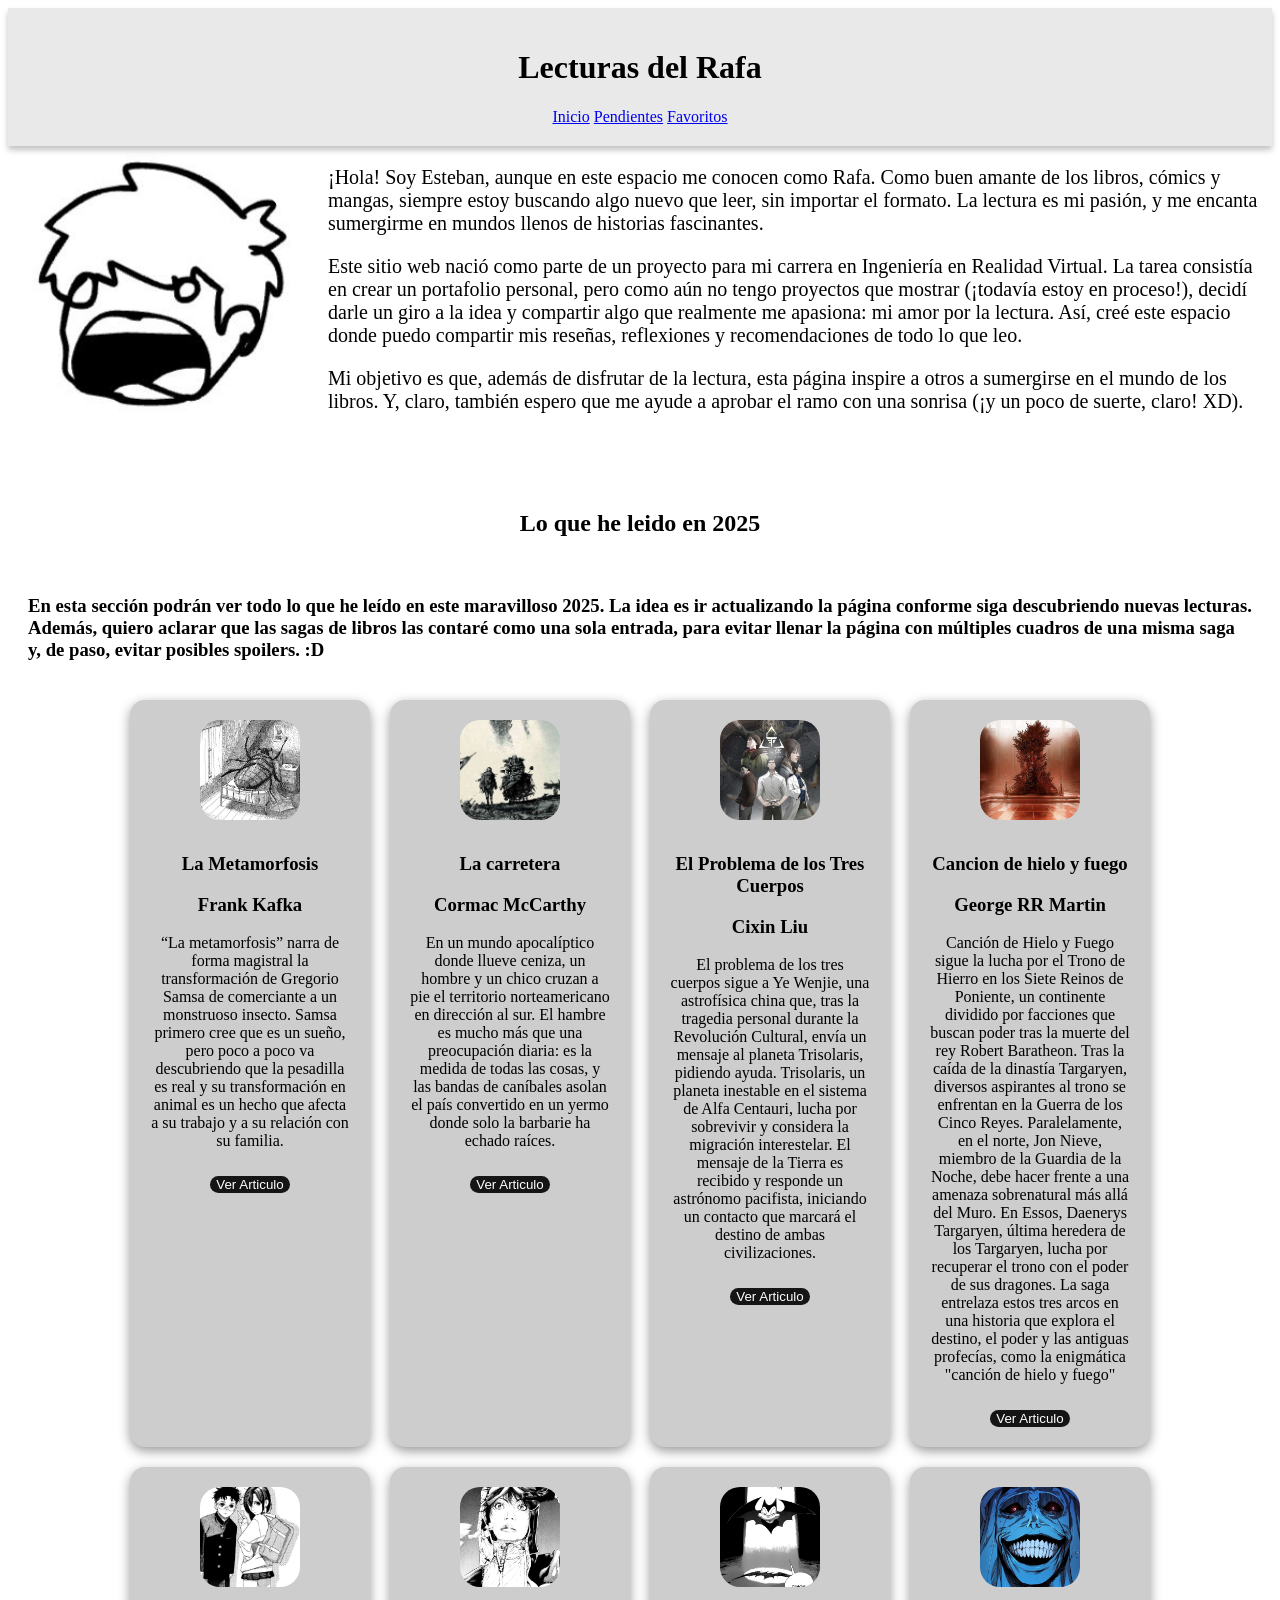
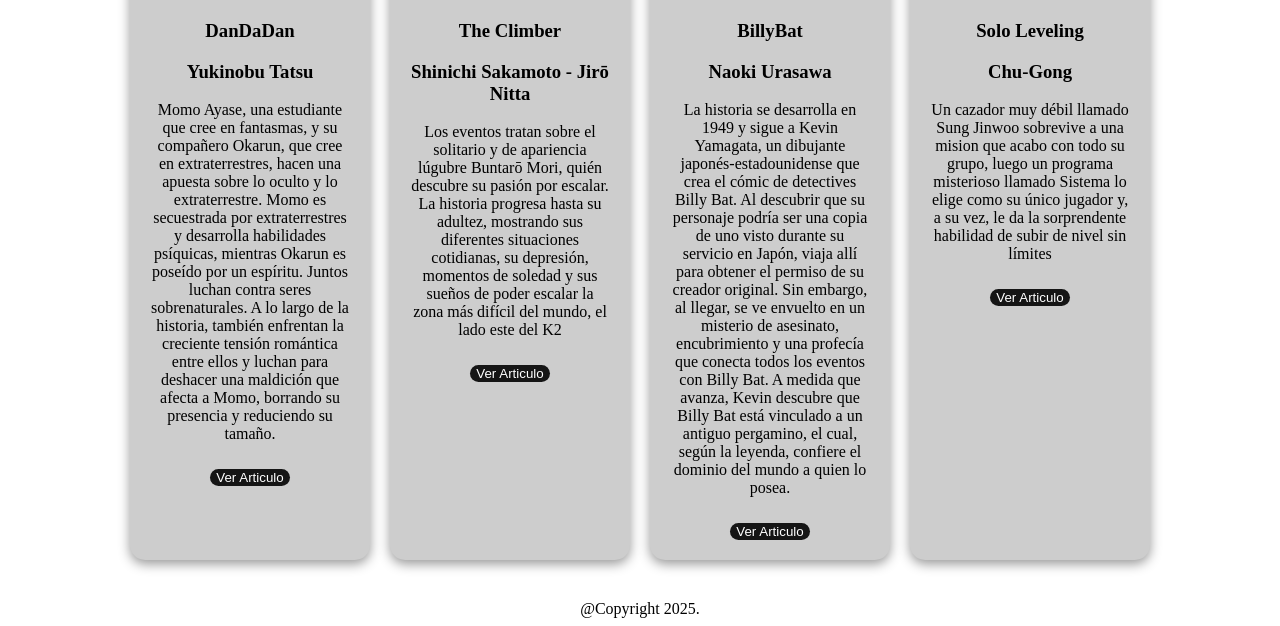
==== index.html @ 298afc9d "Initial commit" ====
<!DOCTYPE html>
<html lang="en">

<head>
    <meta charset="UTF-8">
    <meta name="viewport" content="width=device-width, initial-scale=1.0">
    <title>Document</title>
    <link rel="stylesheet" href="style.css">
</head>

<body>
    <header>
        <h1>Lecturas del Rafa</h1>
        <nav>
            <a href="index.html">Inicio</a>
            <a href="pendientes.html">Pendientes</a>
            <a href="Favoritos.html">Favoritos</a>
            <nav>
    </header>
    <div class="contenedor">
        <div class="izquierda">
            <img src="imgperfil.jpg" alt="Imagen circular" class="imagen-circular">
        </div>
        <div class="derecha">
            <div class="parrafos">
                <p>¡Hola! Soy Esteban, aunque en este espacio me conocen como Rafa. Como buen amante de los libros, cómics y mangas, siempre estoy buscando algo nuevo que leer, sin importar el formato. La lectura es mi pasión, y me encanta sumergirme en mundos llenos de historias fascinantes.</p>
                <p>Este sitio web nació como parte de un proyecto para mi carrera en Ingeniería en Realidad Virtual. La tarea consistía en crear un portafolio personal, pero como aún no tengo proyectos que mostrar (¡todavía estoy en proceso!), decidí darle un giro a la idea y compartir algo que realmente me apasiona: mi amor por la lectura. Así, creé este espacio donde puedo compartir mis reseñas, reflexiones y recomendaciones de todo lo que leo.</p>
                <p>Mi objetivo es que, además de disfrutar de la lectura, esta página inspire a otros a sumergirse en el mundo de los libros. Y, claro, también espero que me ayude a aprobar el ramo con una sonrisa (¡y un poco de suerte, claro! XD).</p>
            </div>
        </div>
    </div>



    <main>
        <section class="container">
            <h2>Lo que he leido en 2025</h2>
            <h3>En esta sección podrán ver todo lo que he leído en este maravilloso 2025. La idea es ir actualizando la página conforme siga descubriendo nuevas lecturas. Además, quiero aclarar que las sagas de libros las contaré como una sola entrada, para evitar llenar la página con múltiples cuadros de una misma saga y, de paso, evitar posibles spoilers. :D</h3>

            <div class="perfil">
                <img src="LaMeta.jpg" alt="Perfil 1">
                <h3> La Metamorfosis</h3>
                <h3>Frank Kafka</h3>
                <p>“La metamorfosis” narra de forma magistral la transformación de Gregorio Samsa de comerciante a un
                    monstruoso insecto. Samsa primero cree que es un sueño, pero poco a poco va descubriendo que la
                    pesadilla es real y su transformación en animal es un hecho que afecta a su trabajo y a su relación
                    con su familia.</p>
                <button onclick="irABalatro()"> Ver Articulo</button>
            </div>
            <div class="perfil">
                <img src="LaCarretera.jpg" alt="Perfil 1">
                <h3> La carretera</h3>
                <h3>Cormac McCarthy</h3>
                <p>En un mundo apocalíptico donde llueve ceniza, un hombre y un chico cruzan a pie el territorio
                    norteamericano en dirección al sur. El hambre es mucho más que una preocupación diaria: es la medida
                    de todas las cosas, y las bandas de caníbales asolan el país convertido en un yermo donde solo la
                    barbarie ha echado raíces.
                </p>
                <button onclick="irABalatro()"> Ver Articulo</button>
            </div>
            <div class="perfil">
                <img src="TresCuerpos.jpg" alt="Perfil 1">
                <h3> El Problema de los Tres Cuerpos</h3>
                <h3>Cixin Liu</h3>
                <p>El problema de los tres cuerpos sigue a Ye Wenjie, una astrofísica china que, tras la tragedia
                    personal durante la Revolución Cultural, envía un mensaje al planeta Trisolaris, pidiendo ayuda.
                    Trisolaris, un planeta inestable en el sistema de Alfa Centauri, lucha por sobrevivir y considera la
                    migración interestelar. El mensaje de la Tierra es recibido y responde un astrónomo pacifista,
                    iniciando un contacto que marcará el destino de ambas civilizaciones.</p>
                <button onclick="irABalatro()"> Ver Articulo</button>
            </div>
            <div class="perfil">
                <img src="CDHYF.jpg" alt="Perfil 1">
                <h3> Cancion de hielo y fuego </h3>
                <h3>George RR Martin</h3>
                <p>Canción de Hielo y Fuego sigue la lucha por el Trono de Hierro en los Siete Reinos de Poniente, un
                    continente dividido por facciones que buscan poder tras la muerte del rey Robert Baratheon. Tras la
                    caída de la dinastía Targaryen, diversos aspirantes al trono se enfrentan en la Guerra de los Cinco
                    Reyes. Paralelamente, en el norte, Jon Nieve, miembro de la Guardia de la Noche, debe hacer frente a
                    una amenaza sobrenatural más allá del Muro. En Essos, Daenerys Targaryen, última heredera de los
                    Targaryen, lucha por recuperar el trono con el poder de sus dragones. La saga entrelaza estos tres
                    arcos en una historia que explora el destino, el poder y las antiguas profecías, como la enigmática
                    "canción de hielo y fuego"</p>
                <button onclick="irABalatro()"> Ver Articulo</button>
            </div>

            <div class="perfil">
                <img src="DanDaDan.jpg" Perfil 1">
                <h3> DanDaDan </h3>
                <h3>Yukinobu Tatsu</h3>
                <p>Momo Ayase, una estudiante que cree en fantasmas, y su compañero Okarun, que cree en extraterrestres,
                    hacen una apuesta sobre lo oculto y lo extraterrestre. Momo es secuestrada por extraterrestres y
                    desarrolla habilidades psíquicas, mientras Okarun es poseído por un espíritu. Juntos luchan contra
                    seres sobrenaturales. A lo largo de la historia, también enfrentan la creciente tensión romántica
                    entre ellos y luchan para deshacer una maldición que afecta a Momo, borrando su presencia y
                    reduciendo su tamaño.
                </p>
                <button onclick="irABalatro()"> Ver Articulo</button>
            </div>
            <div class="perfil">
                <img src="TheClimber.jpg" Perfil 1">
                <h3> The Climber </h3>
                <h3>Shinichi Sakamoto - Jirō Nitta</h3>
                <p>Los eventos tratan sobre el solitario y de apariencia lúgubre Buntarō Mori, quién descubre su pasión
                    por escalar.​ La historia progresa hasta su adultez, mostrando sus diferentes situaciones
                    cotidianas, su depresión, momentos de soledad y sus sueños de poder escalar la zona más difícil del
                    mundo, el lado este del K2</p>
                <button onclick="irABalatro()"> Ver Articulo</button>
            </div>
            <div class="perfil">
                <img src="BillyBat.jpg" Perfil 1">
                <h3> BillyBat </h3>
                <h3>Naoki Urasawa</h3>
                <p>La historia se desarrolla en 1949 y sigue a Kevin Yamagata, un dibujante japonés-estadounidense que
                    crea el cómic de detectives Billy Bat. Al descubrir que su personaje podría ser una copia de uno
                    visto durante su servicio en Japón, viaja allí para obtener el permiso de su creador original. Sin
                    embargo, al llegar, se ve envuelto en un misterio de asesinato, encubrimiento y una profecía que
                    conecta todos los eventos con Billy Bat. A medida que avanza, Kevin descubre que Billy Bat está
                    vinculado a un antiguo pergamino, el cual, según la leyenda, confiere el dominio del mundo a quien
                    lo posea. </p>
                <button onclick="irABalatro()"> Ver Articulo</button>
            </div>
            <div class="perfil">
                <img src="Leveling.jpg" Perfil 1">
                <h3>Solo Leveling </h3>
                <h3>Chu-Gong</h3>
                <p>Un cazador muy débil llamado Sung Jinwoo sobrevive a una mision que acabo con todo su grupo, luego un
                    programa misterioso llamado Sistema lo elige como su único jugador y, a su vez, le da la
                    sorprendente habilidad de subir de nivel sin límites </p>
                <button onclick="irABalatro()"> Ver Articulo</button>
            </div>
        </section>


<footer style="text-align: center;">
    @Copyright 2025.
</footer>
</body>

</html>
---- style.css ----
header {
    background: rgb(233, 233, 233);
    color:rgb(0, 0, 0);
    text-decoration: none;
    padding: 20px;
    text-align: center;
    position:sticky;
    top: 0;
    z-index: 100;
    box-shadow: 0 4px 6px rgb(194, 194, 194);
}
.container {
    display: flex;
    flex-wrap: wrap;
    justify-content: center;
    gap: 20px;
    padding: 40px 20px;
}
.perfil{
    background: rgb(205, 205, 205);
    border-radius: 15px;
    box-shadow: 0 4px 12px rgba(0, 0, 0, 0.407);
    padding: 20px;
    text-align: center;
    width: 200px;
    transition: transform .2s ease, boxshadow .2s ease;
}
.perfil img{
    width: 100px;
    height: 100px;
    border-radius: 20%;
    object-fit: cover;
    margin-bottom: 10px;
}
.perfil:hover {
    transform: translate(-10px);
    box-shadow: 0 6px 18px rgb(0, 0, 0);
}
.perfil button {
    margin-top: 10px;
    background: rgb(21, 21, 21);
    color: white;
    border: none;
    border-radius: 15px;
    padding: none;
    cursor: pointer;
    transition: background 0.3s ease;

}


.contenedor {
display: flex;
align-items: flex-start;
gap: 20px;
justify-content: center;
}
.imagen-circular {
width: 150px;
height: 150px;
border-radius: 50%;
object-fit: cover;
}
.derecha {
display: flex;
flex-direction: column;
gap: 10px;
}
.derecha p{
    font-size: 20px;
}
.parrafos p {
margin-bottom: 5px;
}
.botones {
display: flex;
gap: 10px;
}
.botones button {
padding: 8px 16px;
font-size: 16px;
}
.imagenes-inferiores {
display: flex;
gap: 10px;
}
.imagenes-inferiores img {
width: 100px;
height: auto;
}
.izquierda img{
    width: 300px;
    height: 300px;
}
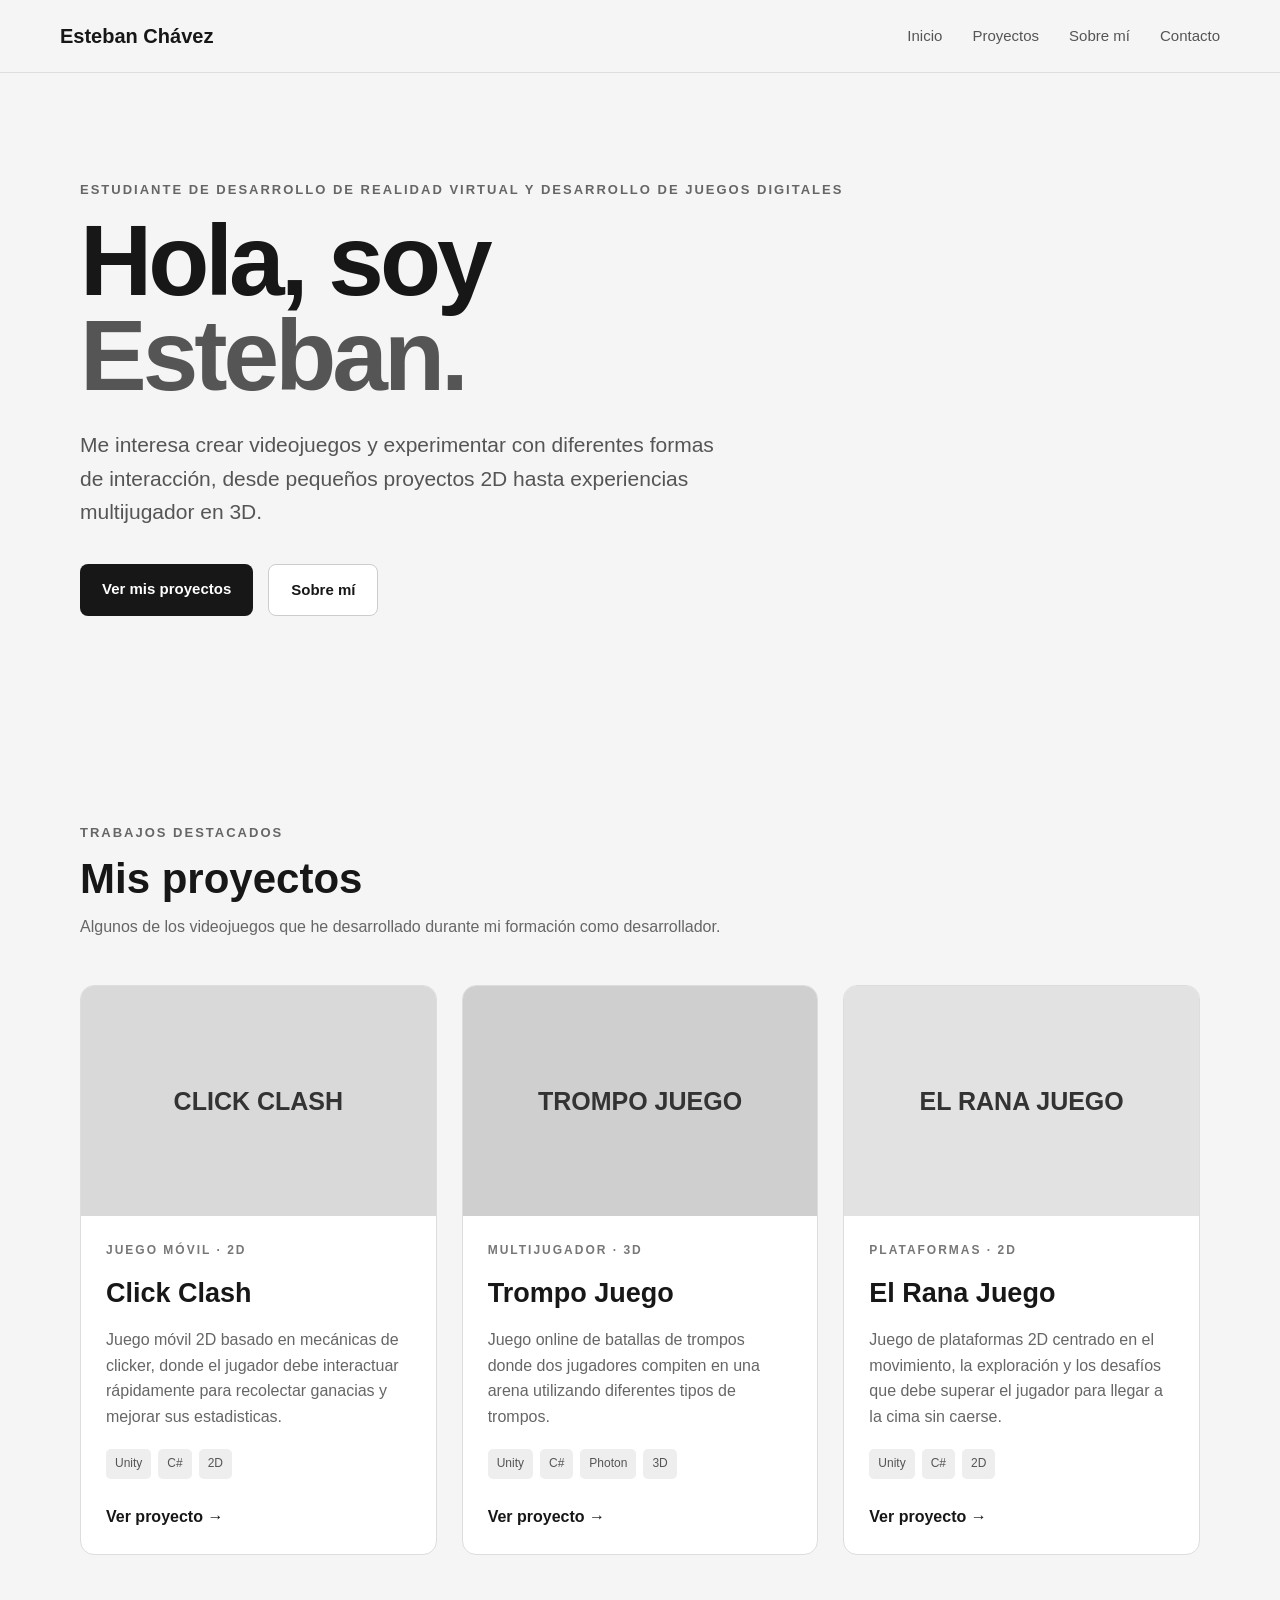
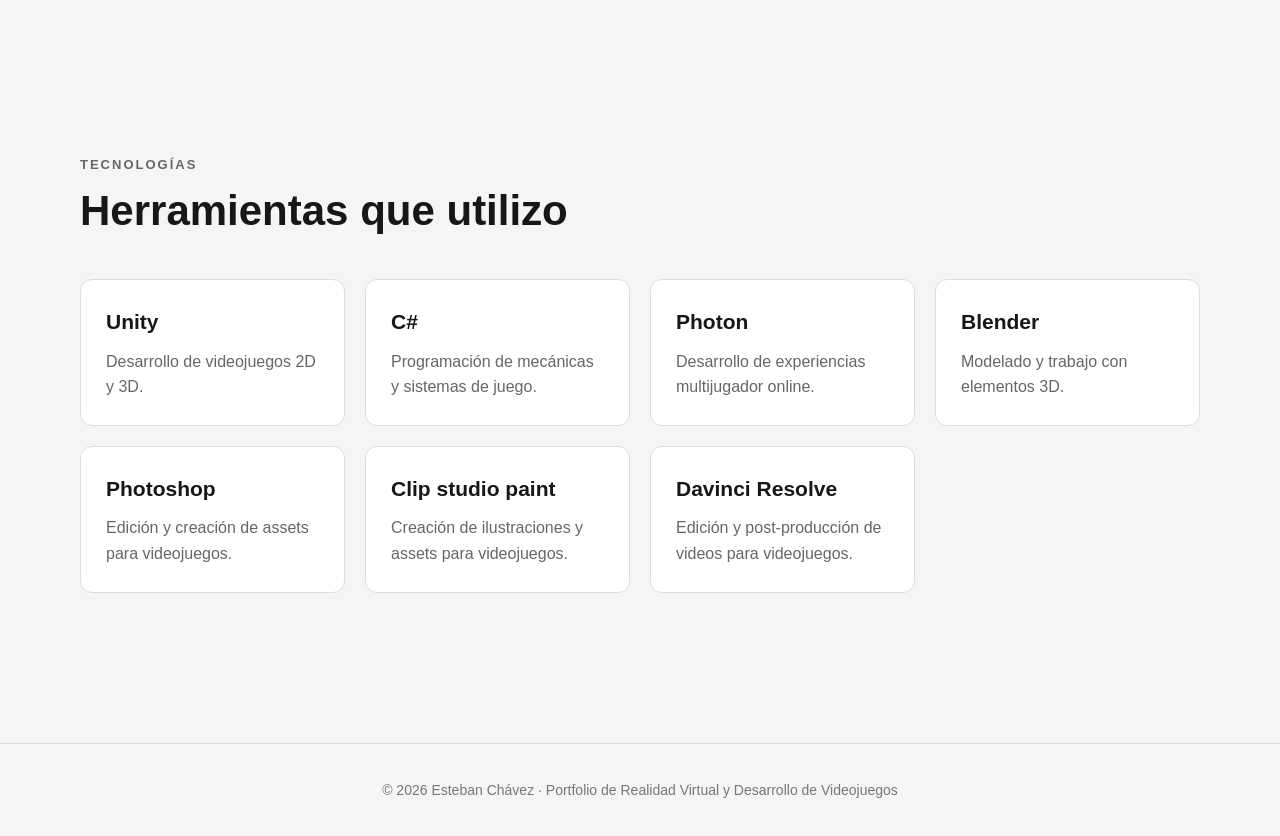
==== commit 38692ed8: "Add files via upload" ====
--- a/index.html
+++ b/index.html
@@ -1,140 +1,270 @@
 <!DOCTYPE html>
-<html lang="en">
-
+
+<html lang="es">
 <head>
     <meta charset="UTF-8">
     <meta name="viewport" content="width=device-width, initial-scale=1.0">
-    <title>Document</title>
+    <meta name="description" content="Portfolio de Esteban Chávez, estudiante de desarrollo de videojuegos.">
+    <title>Esteban Chávez | Game Developer</title>
     <link rel="stylesheet" href="style.css">
 </head>
 
 <body>
-    <header>
-        <h1>Lecturas del Rafa</h1>
-        <nav>
+
+<header class="header">
+    <nav class="navbar">
+
+        <a href="index.html" class="logo">
+            Esteban Chávez
+        </a>
+
+        <div class="nav-links">
             <a href="index.html">Inicio</a>
-            <a href="pendientes.html">Pendientes</a>
-            <a href="Favoritos.html">Favoritos</a>
-            <nav>
-    </header>
-    <div class="contenedor">
-        <div class="izquierda">
-            <img src="imgperfil.jpg" alt="Imagen circular" class="imagen-circular">
-        </div>
-        <div class="derecha">
-            <div class="parrafos">
-                <p>¡Hola! Soy Esteban, aunque en este espacio me conocen como Rafa. Como buen amante de los libros, cómics y mangas, siempre estoy buscando algo nuevo que leer, sin importar el formato. La lectura es mi pasión, y me encanta sumergirme en mundos llenos de historias fascinantes.</p>
-                <p>Este sitio web nació como parte de un proyecto para mi carrera en Ingeniería en Realidad Virtual. La tarea consistía en crear un portafolio personal, pero como aún no tengo proyectos que mostrar (¡todavía estoy en proceso!), decidí darle un giro a la idea y compartir algo que realmente me apasiona: mi amor por la lectura. Así, creé este espacio donde puedo compartir mis reseñas, reflexiones y recomendaciones de todo lo que leo.</p>
-                <p>Mi objetivo es que, además de disfrutar de la lectura, esta página inspire a otros a sumergirse en el mundo de los libros. Y, claro, también espero que me ayude a aprobar el ramo con una sonrisa (¡y un poco de suerte, claro! XD).</p>
-            </div>
-        </div>
-    </div>
-
-
-
-    <main>
-        <section class="container">
-            <h2>Lo que he leido en 2025</h2>
-            <h3>En esta sección podrán ver todo lo que he leído en este maravilloso 2025. La idea es ir actualizando la página conforme siga descubriendo nuevas lecturas. Además, quiero aclarar que las sagas de libros las contaré como una sola entrada, para evitar llenar la página con múltiples cuadros de una misma saga y, de paso, evitar posibles spoilers. :D</h3>
-
-            <div class="perfil">
-                <img src="LaMeta.jpg" alt="Perfil 1">
-                <h3> La Metamorfosis</h3>
-                <h3>Frank Kafka</h3>
-                <p>“La metamorfosis” narra de forma magistral la transformación de Gregorio Samsa de comerciante a un
-                    monstruoso insecto. Samsa primero cree que es un sueño, pero poco a poco va descubriendo que la
-                    pesadilla es real y su transformación en animal es un hecho que afecta a su trabajo y a su relación
-                    con su familia.</p>
-                <button onclick="irABalatro()"> Ver Articulo</button>
-            </div>
-            <div class="perfil">
-                <img src="LaCarretera.jpg" alt="Perfil 1">
-                <h3> La carretera</h3>
-                <h3>Cormac McCarthy</h3>
-                <p>En un mundo apocalíptico donde llueve ceniza, un hombre y un chico cruzan a pie el territorio
-                    norteamericano en dirección al sur. El hambre es mucho más que una preocupación diaria: es la medida
-                    de todas las cosas, y las bandas de caníbales asolan el país convertido en un yermo donde solo la
-                    barbarie ha echado raíces.
-                </p>
-                <button onclick="irABalatro()"> Ver Articulo</button>
-            </div>
-            <div class="perfil">
-                <img src="TresCuerpos.jpg" alt="Perfil 1">
-                <h3> El Problema de los Tres Cuerpos</h3>
-                <h3>Cixin Liu</h3>
-                <p>El problema de los tres cuerpos sigue a Ye Wenjie, una astrofísica china que, tras la tragedia
-                    personal durante la Revolución Cultural, envía un mensaje al planeta Trisolaris, pidiendo ayuda.
-                    Trisolaris, un planeta inestable en el sistema de Alfa Centauri, lucha por sobrevivir y considera la
-                    migración interestelar. El mensaje de la Tierra es recibido y responde un astrónomo pacifista,
-                    iniciando un contacto que marcará el destino de ambas civilizaciones.</p>
-                <button onclick="irABalatro()"> Ver Articulo</button>
-            </div>
-            <div class="perfil">
-                <img src="CDHYF.jpg" alt="Perfil 1">
-                <h3> Cancion de hielo y fuego </h3>
-                <h3>George RR Martin</h3>
-                <p>Canción de Hielo y Fuego sigue la lucha por el Trono de Hierro en los Siete Reinos de Poniente, un
-                    continente dividido por facciones que buscan poder tras la muerte del rey Robert Baratheon. Tras la
-                    caída de la dinastía Targaryen, diversos aspirantes al trono se enfrentan en la Guerra de los Cinco
-                    Reyes. Paralelamente, en el norte, Jon Nieve, miembro de la Guardia de la Noche, debe hacer frente a
-                    una amenaza sobrenatural más allá del Muro. En Essos, Daenerys Targaryen, última heredera de los
-                    Targaryen, lucha por recuperar el trono con el poder de sus dragones. La saga entrelaza estos tres
-                    arcos en una historia que explora el destino, el poder y las antiguas profecías, como la enigmática
-                    "canción de hielo y fuego"</p>
-                <button onclick="irABalatro()"> Ver Articulo</button>
-            </div>
-
-            <div class="perfil">
-                <img src="DanDaDan.jpg" Perfil 1">
-                <h3> DanDaDan </h3>
-                <h3>Yukinobu Tatsu</h3>
-                <p>Momo Ayase, una estudiante que cree en fantasmas, y su compañero Okarun, que cree en extraterrestres,
-                    hacen una apuesta sobre lo oculto y lo extraterrestre. Momo es secuestrada por extraterrestres y
-                    desarrolla habilidades psíquicas, mientras Okarun es poseído por un espíritu. Juntos luchan contra
-                    seres sobrenaturales. A lo largo de la historia, también enfrentan la creciente tensión romántica
-                    entre ellos y luchan para deshacer una maldición que afecta a Momo, borrando su presencia y
-                    reduciendo su tamaño.
-                </p>
-                <button onclick="irABalatro()"> Ver Articulo</button>
-            </div>
-            <div class="perfil">
-                <img src="TheClimber.jpg" Perfil 1">
-                <h3> The Climber </h3>
-                <h3>Shinichi Sakamoto - Jirō Nitta</h3>
-                <p>Los eventos tratan sobre el solitario y de apariencia lúgubre Buntarō Mori, quién descubre su pasión
-                    por escalar.​ La historia progresa hasta su adultez, mostrando sus diferentes situaciones
-                    cotidianas, su depresión, momentos de soledad y sus sueños de poder escalar la zona más difícil del
-                    mundo, el lado este del K2</p>
-                <button onclick="irABalatro()"> Ver Articulo</button>
-            </div>
-            <div class="perfil">
-                <img src="BillyBat.jpg" Perfil 1">
-                <h3> BillyBat </h3>
-                <h3>Naoki Urasawa</h3>
-                <p>La historia se desarrolla en 1949 y sigue a Kevin Yamagata, un dibujante japonés-estadounidense que
-                    crea el cómic de detectives Billy Bat. Al descubrir que su personaje podría ser una copia de uno
-                    visto durante su servicio en Japón, viaja allí para obtener el permiso de su creador original. Sin
-                    embargo, al llegar, se ve envuelto en un misterio de asesinato, encubrimiento y una profecía que
-                    conecta todos los eventos con Billy Bat. A medida que avanza, Kevin descubre que Billy Bat está
-                    vinculado a un antiguo pergamino, el cual, según la leyenda, confiere el dominio del mundo a quien
-                    lo posea. </p>
-                <button onclick="irABalatro()"> Ver Articulo</button>
-            </div>
-            <div class="perfil">
-                <img src="Leveling.jpg" Perfil 1">
-                <h3>Solo Leveling </h3>
-                <h3>Chu-Gong</h3>
-                <p>Un cazador muy débil llamado Sung Jinwoo sobrevive a una mision que acabo con todo su grupo, luego un
-                    programa misterioso llamado Sistema lo elige como su único jugador y, a su vez, le da la
-                    sorprendente habilidad de subir de nivel sin límites </p>
-                <button onclick="irABalatro()"> Ver Articulo</button>
-            </div>
-        </section>
-
-
-<footer style="text-align: center;">
-    @Copyright 2025.
+            <a href="proyectos.html">Proyectos</a>
+            <a href="sobre-mi.html">Sobre mí</a>
+            <a href="contacto.html">Contacto</a>
+        </div>
+
+    </nav>
+</header>
+
+
+<main>
+
+    <!-- PRESENTACIÓN -->
+
+    <section class="hero">
+
+        <div class="hero-text">
+
+            <p class="eyebrow">ESTUDIANTE DE DESARROLLO DE REALIDAD VIRTUAL Y DESARROLLO DE JUEGOS DIGITALES</p>
+
+            <h1>
+                Hola, soy <span>Esteban.</span>
+            </h1>
+
+            <p class="hero-description">
+                Me interesa crear videojuegos y experimentar con diferentes
+                formas de interacción, desde pequeños proyectos 2D hasta
+                experiencias multijugador en 3D.
+            </p>
+
+            <div class="hero-buttons">
+                <a href="proyectos.html" class="button primary">
+                    Ver mis proyectos
+                </a>
+
+                <a href="sobre-mi.html" class="button secondary">
+                    Sobre mí
+                </a>
+            </div>
+
+        </div>
+
+    </section>
+
+
+    <!-- PROYECTOS -->
+
+    <section class="projects-section">
+
+        <div class="section-heading">
+
+            <p class="eyebrow">TRABAJOS DESTACADOS</p>
+
+            <h2>Mis proyectos</h2>
+
+            <p>
+                Algunos de los videojuegos que he desarrollado durante
+                mi formación como desarrollador.
+            </p>
+
+        </div>
+
+
+        <div class="projects-grid">
+
+
+            <!-- CLICK CLASH -->
+
+            <article class="project-card">
+
+                <div class="project-image click-clash-image">
+                    <span>CLICK CLASH</span>
+                </div>
+
+                <div class="project-content">
+
+                    <p class="project-type">
+                        JUEGO MÓVIL · 2D
+                    </p>
+
+                    <h3>Click Clash</h3>
+
+                    <p>
+                        Juego móvil 2D basado en mecánicas de clicker,
+                        donde el jugador debe interactuar rápidamente
+                        para recolectar ganacias y mejorar sus estadisticas.
+                    </p>
+
+                    <div class="tags">
+                        <span>Unity</span>
+                        <span>C#</span>
+                        <span>2D</span>
+                    </div>
+
+                    <a href="click-clash.html" class="project-link">
+                        Ver proyecto →
+                    </a>
+
+                </div>
+
+            </article>
+
+
+            <!-- TROMPO -->
+
+            <article class="project-card">
+
+                <div class="project-image trompo-image">
+                    <span>TROMPO JUEGO</span>
+                </div>
+
+                <div class="project-content">
+
+                    <p class="project-type">
+                        MULTIJUGADOR · 3D
+                    </p>
+
+                    <h3>Trompo Juego</h3>
+
+                    <p>
+                        Juego online de batallas de trompos donde dos
+                        jugadores compiten en una arena utilizando
+                        diferentes tipos de trompos.
+                    </p>
+
+                    <div class="tags">
+                        <span>Unity</span>
+                        <span>C#</span>
+                        <span>Photon</span>
+                        <span>3D</span>
+                    </div>
+
+                    <a href="trompo.html" class="project-link">
+                        Ver proyecto →
+                    </a>
+
+                </div>
+
+            </article>
+
+
+            <!-- EL RANA -->
+
+            <article class="project-card">
+
+                <div class="project-image rana-image">
+                    <span>EL RANA JUEGO</span>
+                </div>
+
+                <div class="project-content">
+
+                    <p class="project-type">
+                        PLATAFORMAS · 2D
+                    </p>
+
+                    <h3>El Rana Juego</h3>
+
+                    <p>
+                        Juego de plataformas 2D centrado en el movimiento,
+                        la exploración y los desafíos que debe superar
+                        el jugador para llegar a la cima sin caerse.
+                    </p>
+
+                    <div class="tags">
+                        <span>Unity</span>
+                        <span>C#</span>
+                        <span>2D</span>
+                    </div>
+
+                    <a href="el-rana.html" class="project-link">
+                        Ver proyecto →
+                    </a>
+
+                </div>
+
+            </article>
+
+        </div>
+
+    </section>
+
+
+    <!-- HABILIDADES -->
+
+    <section class="skills-section">
+
+        <div class="section-heading">
+
+            <p class="eyebrow">TECNOLOGÍAS</p>
+
+            <h2>Herramientas que utilizo</h2>
+
+        </div>
+
+
+        <div class="skills-grid">
+
+            <div class="skill">
+                <h3>Unity</h3>
+                <p>Desarrollo de videojuegos 2D y 3D.</p>
+            </div>
+
+            <div class="skill">
+                <h3>C#</h3>
+                <p>Programación de mecánicas y sistemas de juego.</p>
+            </div>
+
+            <div class="skill">
+                <h3>Photon</h3>
+                <p>Desarrollo de experiencias multijugador online.</p>
+            </div>
+
+            <div class="skill">
+                <h3>Blender</h3>
+                <p>Modelado y trabajo con elementos 3D.</p>
+            </div>
+
+            <div class="skill">
+                <h3>Photoshop</h3>
+                <p>Edición y creación de assets para videojuegos.</p>
+            </div>
+
+            <div class="skill">
+                <h3>Clip studio paint</h3>
+                <p>Creación de ilustraciones y assets para videojuegos.</p>
+            </div>
+
+            <div class="skill">
+                <h3>Davinci Resolve</h3>
+                <p>Edición y post-producción de videos para videojuegos.</p>
+            </div>
+
+        </div>
+
+    </section>
+
+</main>
+
+
+<footer class="footer">
+
+    <p>
+        © 2026 Esteban Chávez · Portfolio de Realidad Virtual y Desarrollo de Videojuegos
+    </p>
+
 </footer>
+
 </body>
-
-</html>+</html>
--- a/style.css
+++ b/style.css
@@ -1,94 +1,730 @@
-header {
-    background: rgb(233, 233, 233);
-    color:rgb(0, 0, 0);
-    text-decoration: none;
-    padding: 20px;
-    text-align: center;
-    position:sticky;
-    top: 0;
-    z-index: 100;
-    box-shadow: 0 4px 6px rgb(194, 194, 194);
-}
-.container {
-    display: flex;
+/* ========================================
+CONFIGURACIÓN GENERAL
+======================================== */
+
+* {
+  margin: 0;
+  padding: 0;
+  box-sizing: border-box;
+  }
+
+html {
+scroll-behavior: smooth;
+}
+
+body {
+font-family: Arial, Helvetica, sans-serif;
+background: #f5f5f5;
+color: #171717;
+line-height: 1.6;
+}
+
+a {
+color: inherit;
+text-decoration: none;
+}
+
+/* ========================================
+HEADER
+======================================== */
+
+.header {
+position: sticky;
+top: 0;
+z-index: 100;
+
+background: rgba(245, 245, 245, 0.95);
+
+border-bottom: 1px solid #dddddd;
+
+backdrop-filter: blur(10px);
+
+}
+
+.navbar {
+max-width: 1200px;
+margin: 0 auto;
+
+padding: 20px;
+
+display: flex;
+align-items: center;
+justify-content: space-between;
+
+}
+
+.logo {
+font-size: 20px;
+font-weight: bold;
+}
+
+.nav-links {
+display: flex;
+gap: 30px;
+}
+
+.nav-links a {
+font-size: 15px;
+color: #555555;
+
+transition: color 0.2s ease;
+
+}
+
+.nav-links a:hover {
+color: #000000;
+}
+
+/* ========================================
+ELEMENTOS GENERALES
+======================================== */
+
+main {
+max-width: 1200px;
+margin: 0 auto;
+}
+
+.eyebrow {
+margin-bottom: 12px;
+
+font-size: 13px;
+font-weight: bold;
+letter-spacing: 2px;
+
+color: #666666;
+
+}
+
+.section-heading {
+max-width: 700px;
+margin-bottom: 45px;
+}
+
+.section-heading h2 {
+margin-bottom: 12px;
+
+font-size: 42px;
+line-height: 1.1;
+}
+
+.section-heading > p:last-child {
+color: #666666;
+}
+
+/* ========================================
+HERO
+======================================== */
+
+.hero {
+min-height: 650px;
+
+padding: 100px 40px;
+
+display: flex;
+align-items: center;
+
+}
+
+.hero-text {
+max-width: 800px;
+}
+
+.hero h1 {
+margin-bottom: 25px;
+
+font-size: clamp(55px, 8vw, 100px);
+line-height: 0.95;
+letter-spacing: -4px;
+
+}
+
+.hero h1 span {
+color: #555555;
+}
+
+.hero-description {
+max-width: 650px;
+
+margin-bottom: 35px;
+
+font-size: 21px;
+color: #555555;
+
+}
+
+.hero-buttons {
+display: flex;
+gap: 15px;
+}
+
+.button {
+display: inline-block;
+
+padding: 13px 22px;
+
+border-radius: 8px;
+
+font-size: 15px;
+font-weight: bold;
+
+transition:
+    transform 0.2s ease,
+    background 0.2s ease;
+
+}
+
+.button:hover {
+transform: translateY(-3px);
+}
+
+.button.primary {
+background: #171717;
+color: white;
+}
+
+.button.primary:hover {
+background: #333333;
+}
+
+.button.secondary {
+border: 1px solid #cccccc;
+background: white;
+}
+
+.button.secondary:hover {
+background: #eeeeee;
+}
+
+/* ========================================
+PROYECTOS
+======================================== */
+
+.projects-section {
+padding: 100px 40px;
+}
+
+.projects-grid {
+display: grid;
+
+grid-template-columns:
+    repeat(3, 1fr);
+
+gap: 25px;
+
+}
+
+.project-card {
+overflow: hidden;
+
+background: white;
+
+border: 1px solid #dddddd;
+border-radius: 14px;
+
+transition:
+    transform 0.25s ease,
+    box-shadow 0.25s ease;
+
+}
+
+.project-card:hover {
+transform: translateY(-8px);
+
+box-shadow:
+    0 15px 35px rgba(0, 0, 0, 0.12);
+
+}
+
+/* ========================================
+IMAGEN DE PROYECTOS
+======================================== */
+
+.project-image {
+height: 230px;
+
+display: flex;
+align-items: center;
+justify-content: center;
+
+background: #dddddd;
+
+font-size: 25px;
+font-weight: bold;
+
+}
+
+.click-clash-image {
+background: #d9d9d9;
+}
+
+.trompo-image {
+background: #cfcfcf;
+}
+
+.rana-image {
+background: #e2e2e2;
+}
+
+.project-image span {
+color: #333333;
+}
+
+/* ========================================
+CONTENIDO DE PROYECTOS
+======================================== */
+
+.project-content {
+padding: 25px;
+}
+
+.project-type {
+margin-bottom: 8px;
+
+font-size: 11px;
+font-weight: bold;
+letter-spacing: 1.5px;
+
+color: #777777;
+
+}
+
+.project-content h3 {
+margin-bottom: 12px;
+
+font-size: 27px;
+
+}
+
+.project-content > p:not(.project-type) {
+min-height: 100px;
+
+margin-bottom: 20px;
+
+color: #666666;
+
+}
+
+/* ========================================
+ETIQUETAS
+======================================== */
+
+.tags {
+display: flex;
+flex-wrap: wrap;
+
+gap: 7px;
+
+margin-bottom: 25px;
+
+}
+
+.tags span {
+padding: 5px 9px;
+
+background: #eeeeee;
+
+border-radius: 5px;
+
+font-size: 12px;
+color: #555555;
+
+}
+
+/* ========================================
+ENLACE DE PROYECTO
+======================================== */
+
+.project-link {
+font-weight: bold;
+
+transition: color 0.2s ease;
+
+}
+
+.project-link:hover {
+color: #666666;
+}
+
+/* ========================================
+HABILIDADES
+======================================== */
+
+.skills-section {
+padding: 100px 40px;
+}
+
+.skills-grid {
+display: grid;
+
+grid-template-columns:
+    repeat(4, 1fr);
+
+gap: 20px;
+
+}
+
+.skill {
+padding: 25px;
+
+background: white;
+
+border: 1px solid #dddddd;
+border-radius: 12px;
+
+}
+
+.skill h3 {
+margin-bottom: 10px;
+
+font-size: 21px;
+
+}
+
+.skill p {
+color: #666666;
+}
+
+/* ========================================
+FOOTER
+======================================== */
+
+.footer {
+margin-top: 50px;
+
+padding: 35px 20px;
+
+border-top: 1px solid #dddddd;
+
+text-align: center;
+
+color: #777777;
+
+font-size: 14px;
+
+}
+
+/* ========================================
+RESPONSIVE
+======================================== */
+
+@media (max-width: 900px) {
+
+.projects-grid {
+    grid-template-columns: 1fr;
+}
+
+.skills-grid {
+    grid-template-columns:
+        repeat(2, 1fr);
+}
+
+.hero {
+    min-height: 550px;
+}
+
+}
+
+@media (max-width: 600px) {
+
+.navbar {
+    flex-direction: column;
+    gap: 15px;
+}
+
+.nav-links {
+    gap: 15px;
     flex-wrap: wrap;
     justify-content: center;
-    gap: 20px;
-    padding: 40px 20px;
-}
-.perfil{
-    background: rgb(205, 205, 205);
-    border-radius: 15px;
-    box-shadow: 0 4px 12px rgba(0, 0, 0, 0.407);
-    padding: 20px;
-    text-align: center;
-    width: 200px;
-    transition: transform .2s ease, boxshadow .2s ease;
-}
-.perfil img{
-    width: 100px;
-    height: 100px;
-    border-radius: 20%;
-    object-fit: cover;
-    margin-bottom: 10px;
-}
-.perfil:hover {
-    transform: translate(-10px);
-    box-shadow: 0 6px 18px rgb(0, 0, 0);
-}
-.perfil button {
-    margin-top: 10px;
-    background: rgb(21, 21, 21);
-    color: white;
-    border: none;
-    border-radius: 15px;
-    padding: none;
-    cursor: pointer;
-    transition: background 0.3s ease;
-
-}
-
-
-.contenedor {
-display: flex;
-align-items: flex-start;
-gap: 20px;
+}
+
+.hero {
+    padding: 70px 25px;
+}
+
+.hero h1 {
+    font-size: 60px;
+    letter-spacing: -2px;
+}
+
+.hero-description {
+    font-size: 18px;
+}
+
+.hero-buttons {
+    flex-direction: column;
+    align-items: flex-start;
+}
+
+.projects-section,
+.skills-section {
+    padding: 70px 25px;
+}
+
+.section-heading h2 {
+    font-size: 34px;
+}
+
+.skills-grid {
+    grid-template-columns: 1fr;
+}
+
+}
+
+/* ========================================
+PÁGINA DE PROYECTOS
+======================================== */
+
+.page-header {
+padding: 100px 40px 70px;
+}
+
+.page-header h1 {
+margin-bottom: 20px;
+
+font-size: clamp(55px, 8vw, 90px);
+line-height: 0.95;
+letter-spacing: -3px;
+
+}
+
+.page-header > p:last-child {
+max-width: 700px;
+
+font-size: 20px;
+color: #666666;
+
+}
+
+/* ========================================
+LISTA DE PROYECTOS
+======================================== */
+
+.projects-list {
+display: flex;
+flex-direction: column;
+
+gap: 50px;
+
+padding: 0 40px 80px;
+
+}
+
+/* ========================================
+TARJETA DEL PROYECTO
+======================================== */
+
+.project-detail {
+display: grid;
+
+grid-template-columns: 42% 58%;
+
+min-height: 450px;
+
+overflow: hidden;
+
+background: white;
+
+border: 1px solid #dddddd;
+border-radius: 16px;
+
+box-shadow:
+    0 5px 15px rgba(0, 0, 0, 0.05);
+
+transition:
+    transform 0.25s ease,
+    box-shadow 0.25s ease;
+
+}
+
+.project-detail:hover {
+transform: translateY(-5px);
+
+box-shadow:
+    0 15px 35px rgba(0, 0, 0, 0.10);
+
+}
+
+/* ========================================
+IMAGEN DEL PROYECTO
+======================================== */
+
+.project-detail-image {
+min-height: 450px;
+
+display: flex;
+
+align-items: center;
 justify-content: center;
-}
-.imagen-circular {
-width: 150px;
-height: 150px;
-border-radius: 50%;
-object-fit: cover;
-}
-.derecha {
-display: flex;
+
+padding: 30px;
+
+font-size: 32px;
+font-weight: bold;
+
+letter-spacing: 1px;
+
+}
+
+.click-clash-image {
+background: #d9d9d9;
+}
+
+.trompo-image {
+background: #cfcfcf;
+}
+
+.rana-image {
+background: #e2e2e2;
+}
+
+.project-detail-image span {
+color: #333333;
+}
+
+/* ========================================
+INFORMACIÓN DEL PROYECTO
+======================================== */
+
+.project-detail-content {
+display: flex;
+
 flex-direction: column;
-gap: 10px;
-}
-.derecha p{
-    font-size: 20px;
-}
-.parrafos p {
-margin-bottom: 5px;
-}
-.botones {
-display: flex;
-gap: 10px;
-}
-.botones button {
-padding: 8px 16px;
-font-size: 16px;
-}
-.imagenes-inferiores {
-display: flex;
-gap: 10px;
-}
-.imagenes-inferiores img {
-width: 100px;
-height: auto;
-}
-.izquierda img{
-    width: 300px;
-    height: 300px;
+justify-content: space-between;
+
+padding: 50px;
+
+}
+
+.project-detail-content h2 {
+margin-bottom: 18px;
+
+font-size: 42px;
+line-height: 1.05;
+
+}
+
+.project-detail-content p:not(.project-type) {
+max-width: 650px;
+
+margin-bottom: 18px;
+
+color: #666666;
+
+font-size: 17px;
+
+}
+
+.project-type {
+margin-bottom: 12px;
+
+font-size: 12px;
+font-weight: bold;
+
+letter-spacing: 2px;
+
+color: #777777;
+
+}
+
+/* ========================================
+ETIQUETAS
+======================================== */
+
+.project-detail-content .tags {
+display: flex;
+flex-wrap: wrap;
+
+gap: 8px;
+
+margin-top: 25px;
+margin-bottom: 0;
+
+}
+
+.project-detail-content .tags span {
+padding: 6px 10px;
+
+background: #eeeeee;
+
+border-radius: 5px;
+
+font-size: 12px;
+
+color: #555555;
+
+}
+
+/* ========================================
+BOTÓN
+======================================== */
+
+.project-button {
+align-self: flex-start;
+
+margin-top: 35px;
+
+padding: 14px 24px;
+
+border-radius: 8px;
+
+}
+
+/* ========================================
+RESPONSIVE
+======================================== */
+
+@media (max-width: 900px) {
+
+.projects-list {
+    gap: 35px;
+
+    padding: 0 25px 60px;
+}
+
+.project-detail {
+    grid-template-columns: 1fr;
+}
+
+.project-detail-image {
+    min-height: 300px;
+}
+
+.project-detail-content {
+    min-height: 400px;
+
+    padding: 40px;
+}
+
+}
+
+@media (max-width: 600px) {
+
+.page-header {
+    padding: 70px 25px 50px;
+}
+
+.page-header h1 {
+    font-size: 55px;
+}
+
+.projects-list {
+    padding: 0 20px 50px;
+}
+
+.project-detail-image {
+    min-height: 230px;
+
+    font-size: 25px;
+}
+
+.project-detail-content {
+    min-height: 420px;
+
+    padding: 30px;
+}
+
+.project-detail-content h2 {
+    font-size: 35px;
+}
+
 }
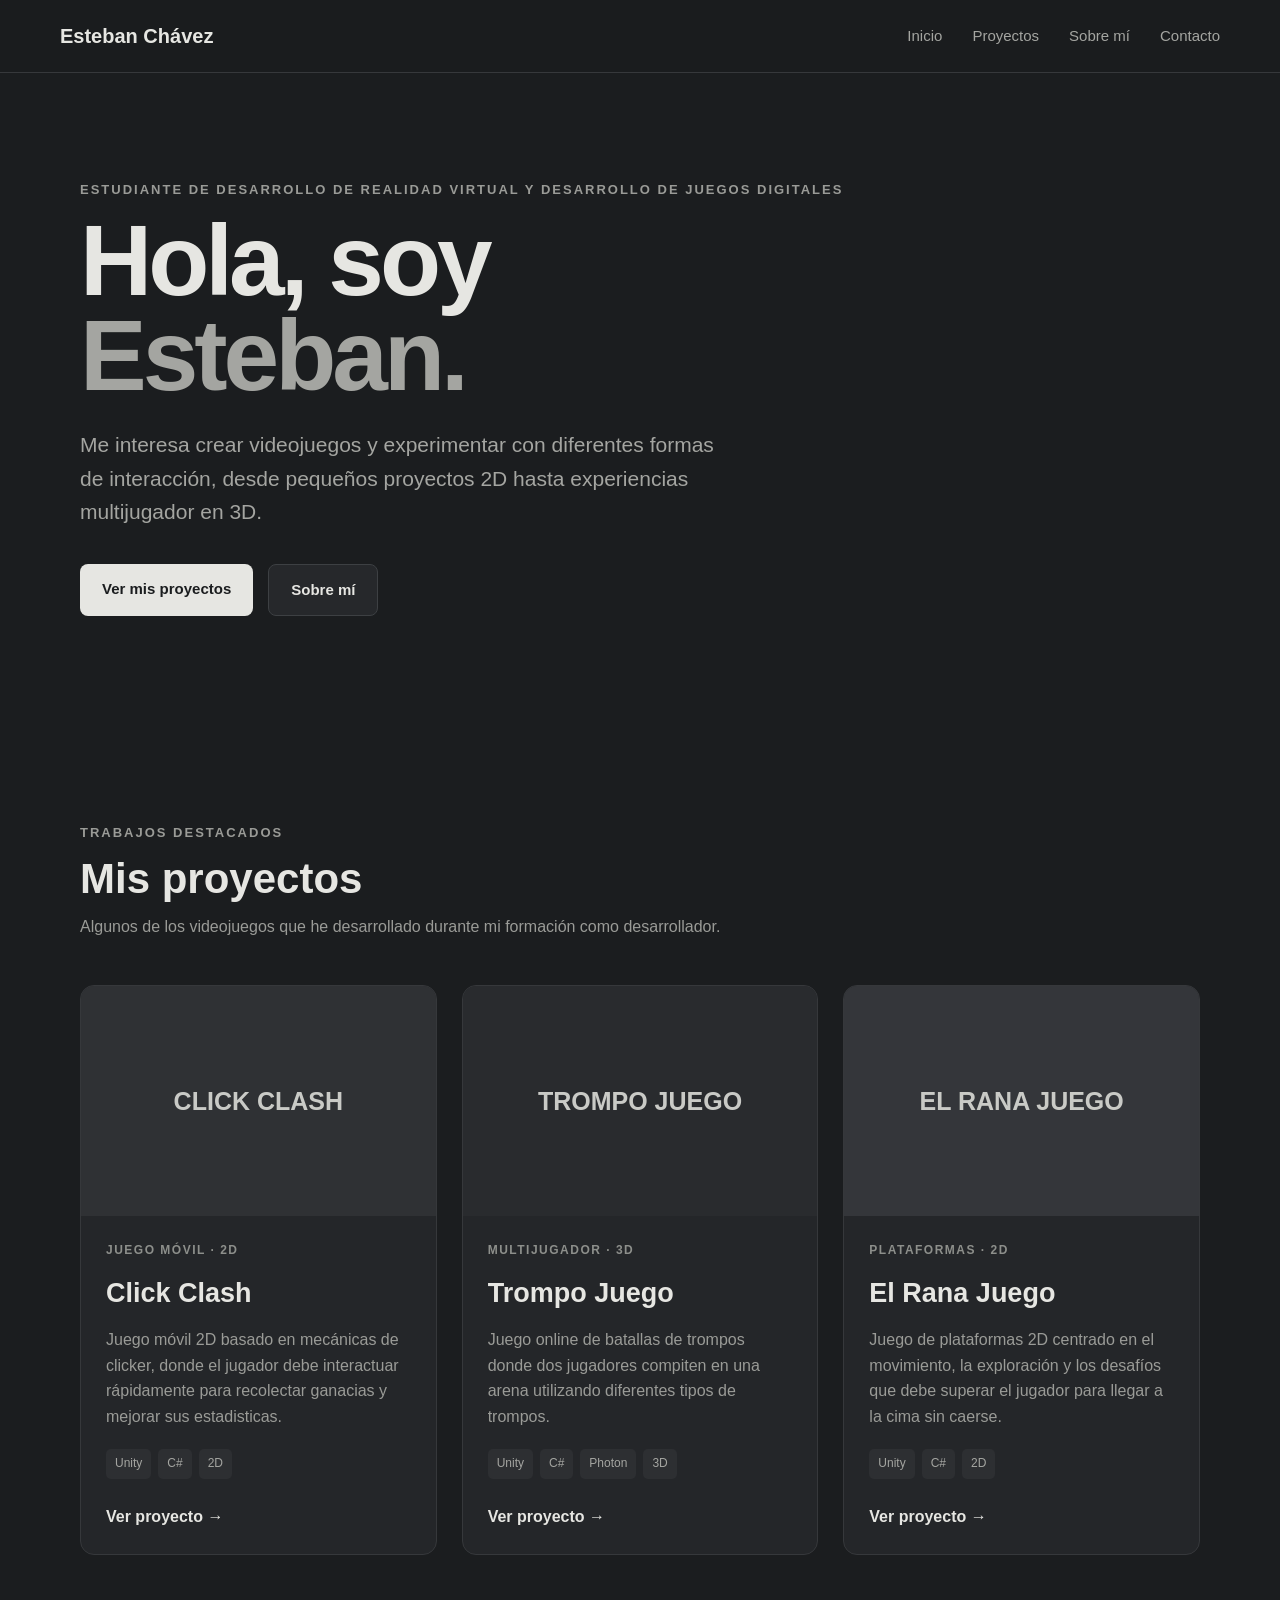
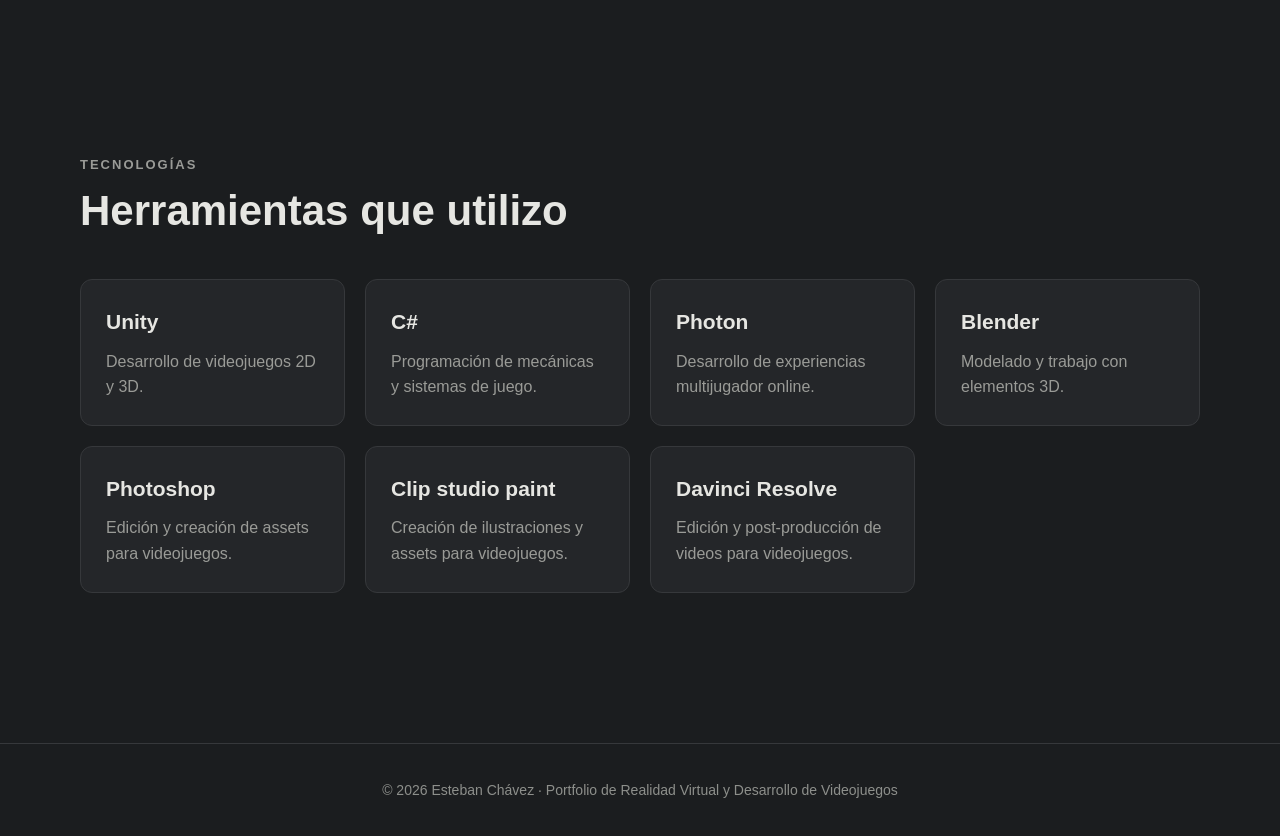
==== commit 5b5d0210: "trompo juego completo" ====
--- a/index.html
+++ b/index.html
@@ -22,7 +22,7 @@
             <a href="index.html">Inicio</a>
             <a href="proyectos.html">Proyectos</a>
             <a href="sobre-mi.html">Sobre mí</a>
-            <a href="contacto.html">Contacto</a>
+            <a href="#">Contacto</a>
         </div>
 
     </nav>
--- a/style.css
+++ b/style.css
@@ -1,730 +1,2095 @@
+﻿/* ========================================
+
+   CONFIGURACIÓN GENERAL
+
+======================================== */
+
+:root {
+
+    --bg: #1b1d1f;
+
+    --surface: #242629;
+
+    --text: #e6e6e2;
+
+    --muted: #9a9b97;
+
+    --border: #36383b;
+
+    --soft: #2d2f32;
+
+    --shadow: rgba(0, 0, 0, 0.28);
+
+}
+
+* {
+
+    margin: 0;
+
+    padding: 0;
+
+    box-sizing: border-box;
+
+}
+
+html { scroll-behavior: smooth; }
+
+body {
+
+    font-family: Arial, Helvetica, sans-serif;
+
+    background: var(--bg);
+
+    color: var(--text);
+
+    line-height: 1.6;
+
+}
+
+a {
+
+    color: inherit;
+
+    text-decoration: none;
+
+}
+
+img { max-width: 100%; }
+
+main {
+
+    max-width: 1200px;
+
+    margin: 0 auto;
+
+}
+
 /* ========================================
-CONFIGURACIÓN GENERAL
+
+   HEADER
+
 ======================================== */
 
-* {
-  margin: 0;
-  padding: 0;
-  box-sizing: border-box;
-  }
-
-html {
-scroll-behavior: smooth;
-}
-
-body {
-font-family: Arial, Helvetica, sans-serif;
-background: #f5f5f5;
-color: #171717;
-line-height: 1.6;
-}
-
-a {
-color: inherit;
-text-decoration: none;
-}
+.header {
+
+    position: sticky;
+
+    top: 0;
+
+    z-index: 100;
+
+    background: rgba(27, 29, 31, 0.94);
+
+    border-bottom: 1px solid var(--border);
+
+    backdrop-filter: blur(10px);
+
+}
+
+.navbar {
+
+    max-width: 1200px;
+
+    margin: 0 auto;
+
+    padding: 20px;
+
+    display: flex;
+
+    align-items: center;
+
+    justify-content: space-between;
+
+}
+
+.logo {
+
+    font-size: 20px;
+
+    font-weight: 700;
+
+}
+
+.nav-links {
+
+    display: flex;
+
+    gap: 30px;
+
+}
+
+.nav-links a {
+
+    font-size: 15px;
+
+    color: #a4a5a1;
+
+    transition: color 0.2s ease;
+
+}
+
+.nav-links a:hover { color: #f2f2ee; }
 
 /* ========================================
-HEADER
+
+   ELEMENTOS REUTILIZABLES
+
 ======================================== */
 
-.header {
-position: sticky;
-top: 0;
-z-index: 100;
-
-background: rgba(245, 245, 245, 0.95);
-
-border-bottom: 1px solid #dddddd;
-
-backdrop-filter: blur(10px);
-
-}
-
-.navbar {
-max-width: 1200px;
-margin: 0 auto;
-
-padding: 20px;
-
-display: flex;
-align-items: center;
-justify-content: space-between;
-
-}
-
-.logo {
-font-size: 20px;
-font-weight: bold;
-}
-
-.nav-links {
-display: flex;
-gap: 30px;
-}
-
-.nav-links a {
-font-size: 15px;
-color: #555555;
-
-transition: color 0.2s ease;
-
-}
-
-.nav-links a:hover {
-color: #000000;
+.eyebrow {
+
+    margin-bottom: 12px;
+
+    font-size: 13px;
+
+    font-weight: 700;
+
+    letter-spacing: 2px;
+
+    color: var(--muted);
+
+}
+
+.section-heading,
+
+.about-section-title,
+
+.project-info-title {
+
+    max-width: 700px;
+
+}
+
+.section-heading { margin-bottom: 45px; }
+
+.about-section-title { margin-bottom: 40px; }
+
+.section-heading h2,
+
+.about-section-title h2,
+
+.project-info-title h2 {
+
+    font-size: 42px;
+
+    line-height: 1.1;
+
+}
+
+.section-heading h2 { margin-bottom: 12px; }
+
+.section-heading > p:last-child { color: var(--muted); }
+
+.button {
+
+    display: inline-block;
+
+    padding: 13px 22px;
+
+    border-radius: 8px;
+
+    font-size: 15px;
+
+    font-weight: 700;
+
+    transition: transform 0.2s ease, background 0.2s ease;
+
+}
+
+.button:hover { transform: translateY(-3px); }
+
+.button.primary {
+
+    background: var(--text);
+
+    color: #1b1d1f;
+
+}
+
+.button.primary:hover { background: #cfcfca; }
+
+.button.secondary {
+
+    background: #26282b;
+
+    border: 1px solid #3d4043;
+
+}
+
+.button.secondary:hover { background: var(--soft); }
+
+.tags {
+
+    display: flex;
+
+    flex-wrap: wrap;
+
+    gap: 7px;
+
+    margin-bottom: 25px;
+
+}
+
+.tags span {
+
+    padding: 5px 9px;
+
+    background: var(--soft);
+
+    border-radius: 5px;
+
+    font-size: 12px;
+
+    color: #a4a5a1;
+
 }
 
 /* ========================================
-ELEMENTOS GENERALES
+
+   INDEX
+
 ======================================== */
 
-main {
-max-width: 1200px;
-margin: 0 auto;
-}
-
-.eyebrow {
-margin-bottom: 12px;
-
-font-size: 13px;
-font-weight: bold;
-letter-spacing: 2px;
-
-color: #666666;
-
-}
-
-.section-heading {
-max-width: 700px;
-margin-bottom: 45px;
-}
-
-.section-heading h2 {
-margin-bottom: 12px;
-
-font-size: 42px;
-line-height: 1.1;
-}
-
-.section-heading > p:last-child {
-color: #666666;
-}
+.hero {
+
+    min-height: 650px;
+
+    padding: 100px 40px;
+
+    display: flex;
+
+    align-items: center;
+
+}
+
+.hero-text { max-width: 800px; }
+
+.hero h1 {
+
+    margin-bottom: 25px;
+
+    font-size: clamp(55px, 8vw, 100px);
+
+    line-height: 0.95;
+
+    letter-spacing: -4px;
+
+}
+
+.hero h1 span { color: #a4a5a1; }
+
+.hero-description {
+
+    max-width: 650px;
+
+    margin-bottom: 35px;
+
+    font-size: 21px;
+
+    color: #a4a5a1;
+
+}
+
+.hero-buttons {
+
+    display: flex;
+
+    gap: 15px;
+
+}
+
+.projects-section,
+
+.skills-section {
+
+    padding: 100px 40px;
+
+}
+
+.projects-grid {
+
+    display: grid;
+
+    grid-template-columns: repeat(3, 1fr);
+
+    gap: 25px;
+
+}
+
+.project-card {
+
+    overflow: hidden;
+
+    background: var(--surface);
+
+    border: 1px solid var(--border);
+
+    border-radius: 14px;
+
+    transition: transform 0.25s ease, box-shadow 0.25s ease;
+
+}
+
+.project-card:hover {
+
+    transform: translateY(-8px);
+
+    box-shadow: 0 15px 35px rgba(0, 0, 0, 0.28);
+
+}
+
+.project-image {
+
+    height: 230px;
+
+    display: flex;
+
+    align-items: center;
+
+    justify-content: center;
+
+    background: #303236;
+
+    font-size: 25px;
+
+    font-weight: 700;
+
+}
+
+.click-clash-image { background: #2f3134; }
+
+.trompo-image { background: #292b2e; }
+
+.rana-image { background: #34363a; }
+
+.project-image span,
+
+.project-detail-image span {
+
+    color: #c9cac6;
+
+}
+
+.project-content { padding: 25px; }
+
+.project-type {
+
+    margin-bottom: 12px;
+
+    font-size: 12px;
+
+    font-weight: 700;
+
+    letter-spacing: 1.5px;
+
+    color: #8d8f8b;
+
+}
+
+.project-content h3 {
+
+    margin-bottom: 12px;
+
+    font-size: 27px;
+
+}
+
+.project-content > p:not(.project-type) {
+
+    min-height: 100px;
+
+    margin-bottom: 20px;
+
+    color: var(--muted);
+
+}
+
+.project-link {
+
+    font-weight: 700;
+
+    transition: color 0.2s ease;
+
+}
+
+.project-link:hover { color: var(--muted); }
+
+.skills-grid {
+
+    display: grid;
+
+    grid-template-columns: repeat(4, 1fr);
+
+    gap: 20px;
+
+}
+
+.skill {
+
+    padding: 25px;
+
+    background: var(--surface);
+
+    border: 1px solid var(--border);
+
+    border-radius: 12px;
+
+}
+
+.skill h3 {
+
+    margin-bottom: 10px;
+
+    font-size: 21px;
+
+}
+
+.skill p { color: var(--muted); }
 
 /* ========================================
-HERO
+
+   PÁGINA PROYECTOS
+
 ======================================== */
 
-.hero {
-min-height: 650px;
-
-padding: 100px 40px;
-
-display: flex;
-align-items: center;
-
-}
-
-.hero-text {
-max-width: 800px;
-}
-
-.hero h1 {
-margin-bottom: 25px;
-
-font-size: clamp(55px, 8vw, 100px);
-line-height: 0.95;
-letter-spacing: -4px;
-
-}
-
-.hero h1 span {
-color: #555555;
-}
-
-.hero-description {
-max-width: 650px;
-
-margin-bottom: 35px;
-
-font-size: 21px;
-color: #555555;
-
-}
-
-.hero-buttons {
-display: flex;
-gap: 15px;
-}
-
-.button {
-display: inline-block;
-
-padding: 13px 22px;
-
-border-radius: 8px;
-
-font-size: 15px;
-font-weight: bold;
-
-transition:
-    transform 0.2s ease,
-    background 0.2s ease;
-
-}
-
-.button:hover {
-transform: translateY(-3px);
-}
-
-.button.primary {
-background: #171717;
-color: white;
-}
-
-.button.primary:hover {
-background: #333333;
-}
-
-.button.secondary {
-border: 1px solid #cccccc;
-background: white;
-}
-
-.button.secondary:hover {
-background: #eeeeee;
+.page-header { padding: 100px 40px 70px; }
+
+.page-header h1 {
+
+    margin-bottom: 20px;
+
+    font-size: clamp(55px, 8vw, 90px);
+
+    line-height: 0.95;
+
+    letter-spacing: -3px;
+
+}
+
+.page-header > p:last-child {
+
+    max-width: 700px;
+
+    font-size: 20px;
+
+    color: var(--muted);
+
+}
+
+.projects-list {
+
+    display: flex;
+
+    flex-direction: column;
+
+    gap: 50px;
+
+    padding: 0 40px 80px;
+
+}
+
+.project-detail {
+
+    display: grid;
+
+    grid-template-columns: 42% 58%;
+
+    min-height: 450px;
+
+    overflow: hidden;
+
+    background: var(--surface);
+
+    border: 1px solid var(--border);
+
+    border-radius: 16px;
+
+    box-shadow: 0 5px 15px rgba(0, 0, 0, 0.20);
+
+    transition: transform 0.25s ease, box-shadow 0.25s ease;
+
+}
+
+.project-detail:hover {
+
+    transform: translateY(-5px);
+
+    box-shadow: 0 15px 35px var(--shadow);
+
+}
+
+.project-detail-image {
+
+    min-height: 450px;
+
+    padding: 30px;
+
+    display: flex;
+
+    align-items: center;
+
+    justify-content: center;
+
+    font-size: 32px;
+
+    font-weight: 700;
+
+}
+
+.project-detail-content {
+
+    padding: 50px;
+
+    display: flex;
+
+    flex-direction: column;
+
+    justify-content: space-between;
+
+}
+
+.project-detail-content h2 {
+
+    margin-bottom: 18px;
+
+    font-size: 42px;
+
+    line-height: 1.05;
+
+}
+
+.project-detail-content p:not(.project-type) {
+
+    max-width: 650px;
+
+    margin-bottom: 18px;
+
+    color: var(--muted);
+
+    font-size: 17px;
+
+}
+
+.project-detail-content .tags {
+
+    margin-top: 25px;
+
+    margin-bottom: 0;
+
+}
+
+.project-button {
+
+    align-self: flex-start;
+
+    margin-top: 35px;
+
+    padding: 14px 24px;
+
 }
 
 /* ========================================
-PROYECTOS
+
+   SOBRE MÍ
+
 ======================================== */
 
-.projects-section {
-padding: 100px 40px;
-}
-
-.projects-grid {
-display: grid;
-
-grid-template-columns:
-    repeat(3, 1fr);
-
-gap: 25px;
-
-}
-
-.project-card {
-overflow: hidden;
-
-background: white;
-
-border: 1px solid #dddddd;
-border-radius: 14px;
-
-transition:
-    transform 0.25s ease,
-    box-shadow 0.25s ease;
-
-}
-
-.project-card:hover {
-transform: translateY(-8px);
-
-box-shadow:
-    0 15px 35px rgba(0, 0, 0, 0.12);
-
-}
+.about-hero {
+
+    min-height: 560px;
+
+    padding: 90px 40px;
+
+    display: grid;
+
+    grid-template-columns: 260px 1fr;
+
+    gap: 60px;
+
+    align-items: center;
+
+}
+
+.about-photo {
+
+    display: flex;
+
+    justify-content: center;
+
+}
+
+.about-photo img {
+
+    width: 250px;
+
+    height: 310px;
+
+    object-fit: cover;
+
+    border-radius: 16px;
+
+    border: 1px solid var(--border);
+
+    box-shadow: 0 10px 25px var(--shadow);
+
+}
+
+.about-intro { max-width: 720px; }
+
+.about-intro h1 {
+
+    margin-bottom: 30px;
+
+    font-size: clamp(55px, 7vw, 85px);
+
+    line-height: 0.95;
+
+    letter-spacing: -3px;
+
+}
+
+.about-intro p {
+
+    margin-bottom: 18px;
+
+    font-size: 18px;
+
+    color: var(--muted);
+
+}
+
+.about-intro .about-main-text {
+
+    font-size: 23px;
+
+    color: #c9cac6;
+
+}
+
+.about-section { padding: 80px 40px; }
+
+.about-info-card,
+
+.about-skill-card {
+
+    background: var(--surface);
+
+    border: 1px solid var(--border);
+
+    border-radius: 14px;
+
+}
+
+.about-info-card { padding: 40px; }
+
+.about-info-card h3 {
+
+    margin-bottom: 20px;
+
+    font-size: 27px;
+
+}
+
+.about-info-card p {
+
+    max-width: 800px;
+
+    margin-bottom: 14px;
+
+    color: var(--muted);
+
+    font-size: 17px;
+
+}
+
+.about-skills-grid {
+
+    display: grid;
+
+    grid-template-columns: repeat(2, 1fr);
+
+    gap: 20px;
+
+}
+
+.about-skill-card {
+
+    padding: 30px;
+
+    transition: transform 0.2s ease, box-shadow 0.2s ease;
+
+}
+
+.about-skill-card:hover {
+
+    transform: translateY(-5px);
+
+    box-shadow: 0 12px 25px rgba(0, 0, 0, 0.24);
+
+}
+
+.about-skill-card h3 {
+
+    margin-bottom: 10px;
+
+    font-size: 23px;
+
+}
+
+.about-skill-card p,
+
+.interest-item p {
+
+    color: var(--muted);
+
+}
+
+.interests-section { padding-bottom: 120px; }
+
+.interests-list {
+
+    border-top: 1px solid var(--border);
+
+}
+
+.interest-item {
+
+    display: grid;
+
+    grid-template-columns: 80px 1fr;
+
+    gap: 30px;
+
+    padding: 30px 0;
+
+    border-bottom: 1px solid var(--border);
+
+}
+
+.interest-item > span {
+
+    font-size: 14px;
+
+    font-weight: 700;
+
+    color: #7f817d;
+
+}
+
+.interest-item h3 {
+
+    margin-bottom: 8px;
+
+    font-size: 24px;
+
+}
+
+.interest-item p { max-width: 700px; }
 
 /* ========================================
-IMAGEN DE PROYECTOS
+
+   PÁGINA INDIVIDUAL DE PROYECTO
+
 ======================================== */
 
-.project-image {
-height: 230px;
-
-display: flex;
-align-items: center;
-justify-content: center;
-
-background: #dddddd;
-
-font-size: 25px;
-font-weight: bold;
-
-}
-
-.click-clash-image {
-background: #d9d9d9;
-}
-
-.trompo-image {
-background: #cfcfcf;
-}
-
-.rana-image {
-background: #e2e2e2;
-}
-
-.project-image span {
-color: #333333;
-}
+.project-page-hero {
+
+    padding: 80px 40px;
+
+    display: grid;
+
+    grid-template-columns: minmax(0, 1.2fr) minmax(300px, 0.8fr);
+
+    gap: 45px;
+
+    align-items: center;
+
+}
+
+.project-page-intro h1 {
+
+    margin-bottom: 25px;
+
+    font-size: clamp(55px, 8vw, 90px);
+
+    line-height: 0.95;
+
+    letter-spacing: -3px;
+
+}
+
+.project-page-description {
+
+    max-width: 650px;
+
+    margin-bottom: 25px;
+
+    font-size: 20px;
+
+    color: var(--muted);
+
+}
+
+/* Portada real o placeholder */
+
+.project-page-cover {
+
+    display: flex;
+
+    justify-content: center;
+
+    align-items: center;
+
+}
+
+.project-page-cover img,
+
+.project-cover-image {
+
+    width: min(100%, 380px);
+
+    height: 220px;
+
+    display: block;
+
+    object-fit: contain;
+
+    border-radius: 14px;
+
+}
+
+.project-cover-placeholder {
+
+    width: min(100%, 380px);
+
+    min-height: 220px;
+
+    display: flex;
+
+    align-items: center;
+
+    justify-content: center;
+
+    background: #34363a;
+
+    border: 1px solid #3b3e41;
+
+    border-radius: 14px;
+
+    font-size: 28px;
+
+    font-weight: 700;
+
+}
+
+/* Sobre el proyecto */
+
+.project-info-section {
+
+    padding: 75px 40px;
+
+    display: grid;
+
+    grid-template-columns: minmax(280px, 0.8fr) minmax(0, 1.2fr);
+
+    gap: 55px;
+
+    align-items: start;
+
+}
+
+.project-info-text p {
+
+    margin-bottom: 20px;
+
+    font-size: 18px;
+
+    color: var(--muted);
+
+}
+
+.project-gameplay-media {
+
+    margin-top: 25px;
+
+    display: flex;
+
+    justify-content: flex-start;
+
+}
+
+.project-gameplay-media img {
+
+    width: min(100%, 300px);
+
+    height: 175px;
+
+    display: block;
+
+    object-fit: contain;
+
+    border-radius: 12px;
+
+}
+
+/* Participación */
+
+.project-role-section,
+
+.project-mechanics-section,
+
+.project-gallery-section {
+
+    padding: 80px 40px;
+
+}
+
+.project-role-header { margin-bottom: 30px; }
+
+.role-grid {
+
+    display: grid;
+
+    grid-template-columns: repeat(3, 1fr);
+
+    gap: 20px;
+
+}
+
+.role-card {
+
+    padding: 30px;
+
+    background: var(--surface);
+
+    border: 1px solid var(--border);
+
+    border-radius: 14px;
+
+    transition: transform 0.2s ease, box-shadow 0.2s ease;
+
+}
+
+.role-card:hover {
+
+    transform: translateY(-5px);
+
+    box-shadow: 0 12px 25px rgba(0, 0, 0, 0.24);
+
+}
+
+.role-number {
+
+    display: block;
+
+    margin-bottom: 35px;
+
+    font-size: 13px;
+
+    font-weight: 700;
+
+    color: #7f817d;
+
+}
+
+.role-card h3 {
+
+    margin-bottom: 12px;
+
+    font-size: 24px;
+
+}
+
+.role-card p { color: var(--muted); }
+
+/* Mecánicas */
+
+.mechanics-list {
+
+    margin-top: 40px;
+
+    border-top: 1px solid var(--border);
+
+}
+
+.mechanic-item {
+
+    display: grid;
+
+    grid-template-columns: 260px 1fr;
+
+    gap: 40px;
+
+    padding: 25px 0;
+
+    border-bottom: 1px solid var(--border);
+
+}
+
+.mechanic-item h3 { font-size: 22px; }
+
+.mechanic-item p {
+
+    max-width: 700px;
+
+    color: var(--muted);
+
+}
+
+/* Galería */
+
+.project-gallery {
+
+    margin-top: 35px;
+
+    display: grid;
+
+    grid-template-columns: repeat(3, minmax(0, 1fr));
+
+    gap: 18px;
+
+}
+
+.project-gallery img,
+
+.gallery-image {
+
+    width: 100%;
+
+    height: 155px;
+
+    display: block;
+
+    object-fit: cover;
+
+    border-radius: 10px;
+
+    transition: transform 0.2s ease, box-shadow 0.2s ease;
+
+}
+
+.project-gallery img:hover,
+
+.gallery-image:hover {
+
+    transform: translateY(-4px);
+
+}
+
+.gallery-placeholder {
+
+    min-height: 155px;
+
+    display: flex;
+
+    align-items: center;
+
+    justify-content: center;
+
+    background: #303236;
+
+    border-radius: 10px;
+
+    color: #a4a5a1;
+
+}
+
+.project-back-section { padding: 30px 40px 90px; }
 
 /* ========================================
-CONTENIDO DE PROYECTOS
+
+   TEMA EL RANA
+
+   Requiere: <body class="rana-page">
+
 ======================================== */
 
-.project-content {
-padding: 25px;
-}
-
-.project-type {
-margin-bottom: 8px;
-
-font-size: 11px;
-font-weight: bold;
-letter-spacing: 1.5px;
-
-color: #777777;
-
-}
-
-.project-content h3 {
-margin-bottom: 12px;
-
-font-size: 27px;
-
-}
-
-.project-content > p:not(.project-type) {
-min-height: 100px;
-
-margin-bottom: 20px;
-
-color: #666666;
+body.rana-page {
+
+    --rana-pink: #e95588;
+
+    --rana-dark-pink: #d13d70;
+
+    --rana-deep-pink: #b13861;
+
+    --rana-green: #b8f58f;
+
+    --rana-purple: #6b4393;
+
+    --rana-dark-purple: #2a1b3a;
+
+    --rana-light: #fff4f8;
+
+    background: var(--rana-pink);
+
+    color: var(--rana-dark-purple);
+
+}
+
+body.rana-page .header {
+
+    background: var(--rana-dark-pink);
+
+    border-bottom: 4px solid var(--rana-deep-pink);
+
+    backdrop-filter: none;
+
+}
+
+body.rana-page .logo {
+
+    color: var(--rana-green);
+
+    text-shadow: 2px 2px 0 var(--rana-purple);
+
+}
+
+body.rana-page .nav-links a {
+
+    color: white;
+
+    font-weight: 700;
+
+}
+
+body.rana-page .nav-links a:hover { color: var(--rana-green); }
+
+body.rana-page .project-page-hero,
+
+body.rana-page .project-role-section,
+
+body.rana-page .project-gallery-section {
+
+    background: var(--rana-pink);
+
+}
+
+body.rana-page .eyebrow { color: var(--rana-dark-purple); }
+
+body.rana-page .project-page-intro h1 {
+
+    color: var(--rana-green);
+
+    text-shadow: 3px 3px 0 var(--rana-purple);
+
+}
+
+body.rana-page .project-page-description {
+
+    color: var(--rana-dark-purple);
+
+}
+
+body.rana-page .tags span {
+
+    background: var(--rana-purple);
+
+    color: white;
+
+    border: 2px solid var(--rana-dark-purple);
+
+}
+
+body.rana-page .project-page-cover img,
+
+body.rana-page .project-cover-image,
+
+body.rana-page .project-cover-placeholder,
+
+body.rana-page .project-gameplay-media img,
+
+body.rana-page .project-gallery img,
+
+body.rana-page .gallery-image {
+
+    border: 3px solid var(--rana-purple);
+
+    box-shadow: 6px 6px 0 var(--rana-deep-pink);
+
+}
+
+body.rana-page .project-cover-placeholder {
+
+    background: var(--rana-dark-pink);
+
+    color: var(--rana-green);
+
+}
+
+body.rana-page .project-info-section,
+
+body.rana-page .project-mechanics-section {
+
+    background: var(--rana-dark-pink);
+
+    color: white;
+
+}
+
+body.rana-page .project-info-section .eyebrow,
+
+body.rana-page .project-mechanics-section .eyebrow,
+
+body.rana-page .mechanic-item h3 {
+
+    color: var(--rana-green);
+
+}
+
+body.rana-page .project-info-title h2,
+
+body.rana-page .project-mechanics-section h2 {
+
+    color: white;
+
+}
+
+body.rana-page .project-info-text p,
+
+body.rana-page .mechanic-item p {
+
+    color: var(--rana-light);
+
+}
+
+body.rana-page .role-card {
+
+    background: var(--rana-dark-pink);
+
+    color: white;
+
+    border: 3px solid var(--rana-purple);
+
+    box-shadow: 5px 5px 0 var(--rana-deep-pink);
+
+}
+
+body.rana-page .role-card:hover { border-color: var(--rana-green); }
+
+body.rana-page .role-number { color: var(--rana-green); }
+
+body.rana-page .role-card p { color: var(--rana-light); }
+
+body.rana-page .mechanics-list,
+
+body.rana-page .mechanic-item {
+
+    border-color: var(--rana-purple);
+
+}
+
+body.rana-page .button.secondary {
+
+    background: var(--rana-green);
+
+    color: var(--rana-dark-purple);
+
+    border: 3px solid var(--rana-purple);
+
+    box-shadow: 4px 4px 0 var(--rana-dark-purple);
+
+}
+
+body.rana-page .button.secondary:hover { background: #d4ffb6; }
+
+body.rana-page .footer {
+
+    margin-top: 0;
+
+    background: var(--rana-deep-pink);
+
+    color: white;
+
+border-top: 4px solid var(--rana-purple);
 
 }
 
 /* ========================================
-ETIQUETAS
+
+   FOOTER
+
 ======================================== */
 
-.tags {
-display: flex;
-flex-wrap: wrap;
-
-gap: 7px;
-
-margin-bottom: 25px;
-
-}
-
-.tags span {
-padding: 5px 9px;
-
-background: #eeeeee;
-
-border-radius: 5px;
-
-font-size: 12px;
-color: #555555;
+.footer {
+
+    margin-top: 50px;
+
+    padding: 35px 20px;
+
+    border-top: 1px solid var(--border);
+
+    text-align: center;
+
+    color: #8d8f8b;
+
+    font-size: 14px;
 
 }
 
 /* ========================================
-ENLACE DE PROYECTO
+
+   RESPONSIVE
+
 ======================================== */
 
-.project-link {
-font-weight: bold;
-
-transition: color 0.2s ease;
-
-}
-
-.project-link:hover {
-color: #666666;
+@media (max-width: 900px) {
+
+    .projects-grid { grid-template-columns: 1fr; }
+
+    .skills-grid { grid-template-columns: repeat(2, 1fr); }
+
+    .project-detail,
+
+    .project-page-hero,
+
+    .project-info-section {
+
+        grid-template-columns: 1fr;
+
+    }
+
+    .projects-list {
+
+        gap: 35px;
+
+        padding: 0 25px 60px;
+
+    }
+
+    .project-detail-image { min-height: 300px; }
+
+    .project-detail-content {
+
+        min-height: 400px;
+
+        padding: 40px;
+
+    }
+
+    .about-hero {
+
+        grid-template-columns: 230px 1fr;
+
+        gap: 45px;
+
+        padding: 80px 30px;
+
+    }
+
+    .project-page-hero {
+
+        gap: 35px;
+
+        padding: 70px 30px;
+
+    }
+
+    .project-info-section {
+
+        gap: 35px;
+
+        padding: 65px 30px;
+
+    }
+
+    .project-page-cover { justify-content: flex-start; }
+
+    .role-grid { grid-template-columns: 1fr; }
+
+    .project-gallery img,
+
+    .gallery-image {
+
+        height: 180px;
+
+    }
+
+}
+
+@media (max-width: 700px) {
+
+    .about-hero {
+
+        grid-template-columns: 1fr;
+
+        padding: 60px 25px;
+
+        gap: 40px;
+
+    }
+
+    .about-skills-grid { grid-template-columns: 1fr; }
+
+    .about-section { padding: 60px 25px; }
+
+    .interest-item { grid-template-columns: 50px 1fr; }
+
+}
+
+@media (max-width: 600px) {
+
+    .navbar {
+
+        flex-direction: column;
+
+        gap: 15px;
+
+    }
+
+    .nav-links {
+
+        gap: 15px;
+
+        flex-wrap: wrap;
+
+        justify-content: center;
+
+    }
+
+    .hero {
+
+        min-height: 550px;
+
+        padding: 70px 25px;
+
+    }
+
+    .hero h1 {
+
+        font-size: 60px;
+
+        letter-spacing: -2px;
+
+    }
+
+    .hero-description { font-size: 18px; }
+
+    .hero-buttons {
+
+        flex-direction: column;
+
+        align-items: flex-start;
+
+    }
+
+    .projects-section,
+
+    .skills-section,
+
+    .project-role-section,
+
+    .project-mechanics-section,
+
+    .project-gallery-section {
+
+        padding: 60px 25px;
+
+    }
+
+    .skills-grid,
+
+    .project-gallery {
+
+        grid-template-columns: 1fr;
+
+    }
+
+    .page-header { padding: 70px 25px 50px; }
+
+    .page-header h1 { font-size: 55px; }
+
+    .projects-list { padding: 0 20px 50px; }
+
+    .project-detail-image {
+
+        min-height: 230px;
+
+        font-size: 25px;
+
+    }
+
+    .project-detail-content {
+
+        min-height: 420px;
+
+        padding: 30px;
+
+    }
+
+    .project-detail-content h2 { font-size: 35px; }
+
+    .project-page-hero { padding: 55px 25px; }
+
+    .project-page-cover img,
+
+    .project-cover-image {
+
+        width: min(100%, 330px);
+
+        height: 190px;
+
+    }
+
+    .project-cover-placeholder {
+
+        width: min(100%, 330px);
+
+        min-height: 190px;
+
+    }
+
+    .project-gameplay-media img {
+
+        width: min(100%, 280px);
+
+        height: 160px;
+
+    }
+
+    .project-info-title h2,
+
+    .about-section-title h2 {
+
+        font-size: 34px;
+
+    }
+
+    .mechanic-item {
+
+        grid-template-columns: 1fr;
+
+        gap: 10px;
+
+    }
+
+    .project-gallery img,
+
+    .gallery-image {
+
+        height: 175px;
+
+    }
+
+    .project-back-section { padding: 20px 25px 70px; }
+
+}
+
+@media (max-width: 500px) {
+
+    .about-intro h1 { font-size: 48px; }
+
+    .about-intro .about-main-text { font-size: 20px; }
+
+    .about-info-card { padding: 25px; }
+
 }
 
 /* ========================================
-HABILIDADES
+
+   TEMA TROMPO JUEGO
+
+   Requiere: <body class="trompo-page">
+
 ======================================== */
 
-.skills-section {
-padding: 100px 40px;
-}
-
-.skills-grid {
-display: grid;
-
-grid-template-columns:
-    repeat(4, 1fr);
-
-gap: 20px;
-
-}
-
-.skill {
-padding: 25px;
-
-background: white;
-
-border: 1px solid #dddddd;
-border-radius: 12px;
-
-}
-
-.skill h3 {
-margin-bottom: 10px;
-
-font-size: 21px;
-
-}
-
-.skill p {
-color: #666666;
-}
+body.trompo-page {
+
+    --trompo-bg: #050611;
+
+    --trompo-surface: #0d0b20;
+
+    --trompo-cyan: #64eaff;
+
+    --trompo-pink: #ff5b78;
+
+    --trompo-magenta: #ec27ff;
+
+    --trompo-purple: #6417b8;
+
+    --trompo-text: #f3f7ff;
+
+    --trompo-muted: #b8b7ce;
+
+    background: var(--trompo-bg);
+
+    color: var(--trompo-text);
+
+}
+
+
 
 /* ========================================
-FOOTER
+
+   HEADER
+
 ======================================== */
 
-.footer {
-margin-top: 50px;
-
-padding: 35px 20px;
-
-border-top: 1px solid #dddddd;
-
-text-align: center;
-
-color: #777777;
-
-font-size: 14px;
-
-}
+body.trompo-page .header {
+
+    background: rgba(5, 6, 17, 0.96);
+
+    border-bottom:
+
+        1px solid rgba(100, 234, 255, 0.35);
+
+    backdrop-filter: blur(12px);
+
+}
+
+
+
+body.trompo-page .logo {
+
+    color: var(--trompo-cyan);
+
+    text-shadow:
+
+        0 0 10px rgba(100, 234, 255, 0.7);
+
+}
+
+
+
+body.trompo-page .nav-links a {
+
+    color: #d9dcff;
+
+}
+
+
+
+body.trompo-page .nav-links a:hover {
+
+    color: var(--trompo-cyan);
+
+    text-shadow:
+
+        0 0 8px rgba(100, 234, 255, 0.8);
+
+}
+
+
 
 /* ========================================
-RESPONSIVE
+
+   HERO
+
 ======================================== */
 
-@media (max-width: 900px) {
-
-.projects-grid {
-    grid-template-columns: 1fr;
-}
-
-.skills-grid {
-    grid-template-columns:
-        repeat(2, 1fr);
-}
-
-.hero {
-    min-height: 550px;
-}
-
-}
-
-@media (max-width: 600px) {
-
-.navbar {
-    flex-direction: column;
-    gap: 15px;
-}
-
-.nav-links {
-    gap: 15px;
-    flex-wrap: wrap;
-    justify-content: center;
-}
-
-.hero {
-    padding: 70px 25px;
-}
-
-.hero h1 {
-    font-size: 60px;
-    letter-spacing: -2px;
-}
-
-.hero-description {
-    font-size: 18px;
-}
-
-.hero-buttons {
-    flex-direction: column;
-    align-items: flex-start;
-}
-
-.projects-section,
-.skills-section {
-    padding: 70px 25px;
-}
-
-.section-heading h2 {
-    font-size: 34px;
-}
-
-.skills-grid {
-    grid-template-columns: 1fr;
-}
-
-}
+body.trompo-page .project-page-hero {
+
+    background:
+
+        linear-gradient(
+
+            180deg,
+
+            #050611 0%,
+
+            #0b0719 100%
+
+        );
+
+}
+
+
+
+body.trompo-page .eyebrow {
+
+    color: var(--trompo-cyan);
+
+}
+
+
+
+body.trompo-page .project-page-intro h1 {
+
+    color: var(--trompo-cyan);
+
+    text-shadow:
+
+        0 0 8px rgba(100, 234, 255, 0.8),
+
+        0 0 20px rgba(100, 234, 255, 0.45);
+
+}
+
+
+
+body.trompo-page .project-page-description {
+
+    color: var(--trompo-muted);
+
+}
+
+
 
 /* ========================================
-PÁGINA DE PROYECTOS
+
+   TAGS
+
 ======================================== */
 
-.page-header {
-padding: 100px 40px 70px;
-}
-
-.page-header h1 {
-margin-bottom: 20px;
-
-font-size: clamp(55px, 8vw, 90px);
-line-height: 0.95;
-letter-spacing: -3px;
-
-}
-
-.page-header > p:last-child {
-max-width: 700px;
-
-font-size: 20px;
-color: #666666;
-
-}
+body.trompo-page .tags span {
+
+    background: #17112a;
+
+    color: var(--trompo-cyan);
+
+    border:
+
+        1px solid var(--trompo-purple);
+
+    box-shadow:
+
+        0 0 8px rgba(100, 234, 255, 0.12);
+
+}
+
+
 
 /* ========================================
-LISTA DE PROYECTOS
+
+   PORTADA
+
 ======================================== */
 
-.projects-list {
-display: flex;
-flex-direction: column;
-
-gap: 50px;
-
-padding: 0 40px 80px;
-
-}
+body.trompo-page .project-page-cover img {
+
+    border:
+
+        2px solid var(--trompo-cyan);
+
+    box-shadow:
+
+        0 0 12px rgba(100, 234, 255, 0.45),
+
+        0 0 28px rgba(100, 234, 255, 0.18);
+
+}
+
+
 
 /* ========================================
-TARJETA DEL PROYECTO
+
+   SOBRE EL PROYECTO
+
 ======================================== */
 
-.project-detail {
-display: grid;
-
-grid-template-columns: 42% 58%;
-
-min-height: 450px;
-
-overflow: hidden;
-
-background: white;
-
-border: 1px solid #dddddd;
-border-radius: 16px;
-
-box-shadow:
-    0 5px 15px rgba(0, 0, 0, 0.05);
-
-transition:
-    transform 0.25s ease,
-    box-shadow 0.25s ease;
-
-}
-
-.project-detail:hover {
-transform: translateY(-5px);
-
-box-shadow:
-    0 15px 35px rgba(0, 0, 0, 0.10);
-
-}
+body.trompo-page .project-info-section {
+
+    background:
+
+        linear-gradient(
+
+            135deg,
+
+            #0c0719,
+
+            #14092a
+
+        );
+
+}
+
+
+
+body.trompo-page .project-info-section .eyebrow {
+
+    color: var(--trompo-pink);
+
+}
+
+
+
+body.trompo-page .project-info-title h2 {
+
+    color: white;
+
+}
+
+
+
+body.trompo-page .project-info-text p {
+
+    color: var(--trompo-muted);
+
+}
+
+
+
+/* GIF */
+
+body.trompo-page .project-gameplay-media img {
+
+    border:
+
+        2px solid var(--trompo-pink);
+
+    box-shadow:
+
+        0 0 10px rgba(255, 91, 120, 0.55),
+
+        0 0 24px rgba(236, 39, 255, 0.20);
+
+}
+
+
 
 /* ========================================
-IMAGEN DEL PROYECTO
+
+   MI PARTICIPACIÓN
+
 ======================================== */
 
-.project-detail-image {
-min-height: 450px;
-
-display: flex;
-
-align-items: center;
-justify-content: center;
-
-padding: 30px;
-
-font-size: 32px;
-font-weight: bold;
-
-letter-spacing: 1px;
-
-}
-
-.click-clash-image {
-background: #d9d9d9;
-}
-
-.trompo-image {
-background: #cfcfcf;
-}
-
-.rana-image {
-background: #e2e2e2;
-}
-
-.project-detail-image span {
-color: #333333;
-}
+body.trompo-page .project-role-section {
+
+    background: var(--trompo-bg);
+
+}
+
+
+
+body.trompo-page .role-card {
+
+    background:
+
+        linear-gradient(
+
+            145deg,
+
+            #0d0b20,
+
+            #130a27
+
+        );
+
+    border:
+
+        1px solid var(--trompo-purple);
+
+    box-shadow:
+
+        0 0 18px rgba(100, 23, 184, 0.15);
+
+}
+
+
+
+body.trompo-page .role-card:hover {
+
+    border-color: var(--trompo-cyan);
+
+    box-shadow:
+
+        0 0 16px rgba(100, 234, 255, 0.25);
+
+}
+
+
+
+body.trompo-page .role-number {
+
+    color: var(--trompo-pink);
+
+}
+
+
+
+body.trompo-page .role-card h3 {
+
+    color: var(--trompo-cyan);
+
+}
+
+
+
+body.trompo-page .role-card p {
+
+    color: var(--trompo-muted);
+
+}
+
+
 
 /* ========================================
-INFORMACIÓN DEL PROYECTO
+
+   MECÁNICAS
+
 ======================================== */
 
-.project-detail-content {
-display: flex;
-
-flex-direction: column;
-justify-content: space-between;
-
-padding: 50px;
-
-}
-
-.project-detail-content h2 {
-margin-bottom: 18px;
-
-font-size: 42px;
-line-height: 1.05;
-
-}
-
-.project-detail-content p:not(.project-type) {
-max-width: 650px;
-
-margin-bottom: 18px;
-
-color: #666666;
-
-font-size: 17px;
-
-}
-
-.project-type {
-margin-bottom: 12px;
-
-font-size: 12px;
-font-weight: bold;
-
-letter-spacing: 2px;
-
-color: #777777;
-
-}
+body.trompo-page .project-mechanics-section {
+
+    background:
+
+        linear-gradient(
+
+            180deg,
+
+            #110722,
+
+            #080612
+
+        );
+
+}
+
+
+
+body.trompo-page .project-mechanics-section .eyebrow {
+
+    color: var(--trompo-pink);
+
+}
+
+
+
+body.trompo-page .project-mechanics-section h2 {
+
+    color: white;
+
+}
+
+
+
+body.trompo-page .mechanics-list {
+
+    border-top:
+
+        1px solid var(--trompo-purple);
+
+}
+
+
+
+body.trompo-page .mechanic-item {
+
+    border-bottom:
+
+        1px solid var(--trompo-purple);
+
+}
+
+
+
+body.trompo-page .mechanic-item h3 {
+
+    color: var(--trompo-cyan);
+
+}
+
+
+
+body.trompo-page .mechanic-item p {
+
+    color: var(--trompo-muted);
+
+}
+
+
 
 /* ========================================
-ETIQUETAS
+
+   GALERÍA
+
 ======================================== */
 
-.project-detail-content .tags {
-display: flex;
-flex-wrap: wrap;
-
-gap: 8px;
-
-margin-top: 25px;
-margin-bottom: 0;
-
-}
-
-.project-detail-content .tags span {
-padding: 6px 10px;
-
-background: #eeeeee;
-
-border-radius: 5px;
-
-font-size: 12px;
-
-color: #555555;
-
-}
+body.trompo-page .project-gallery-section {
+
+    background: var(--trompo-bg);
+
+}
+
+
+
+body.trompo-page .project-gallery-section h2 {
+
+    color: white;
+
+}
+
+
+
+body.trompo-page .project-gallery img {
+
+    border:
+
+        2px solid var(--trompo-purple);
+
+    box-shadow:
+
+        0 0 12px rgba(236, 39, 255, 0.25);
+
+}
+
+
+
+body.trompo-page .project-gallery img:hover {
+
+    border-color: var(--trompo-cyan);
+
+    box-shadow:
+
+        0 0 18px rgba(100, 234, 255, 0.35);
+
+}
+
+
 
 /* ========================================
-BOTÓN
+
+   BOTÓN VOLVER
+
 ======================================== */
 
-.project-button {
-align-self: flex-start;
-
-margin-top: 35px;
-
-padding: 14px 24px;
-
-border-radius: 8px;
-
-}
+body.trompo-page .button.secondary {
+
+    background: transparent;
+
+    color: var(--trompo-cyan);
+
+    border:
+
+        1px solid var(--trompo-cyan);
+
+    box-shadow:
+
+        0 0 10px rgba(100, 234, 255, 0.25);
+
+}
+
+
+
+body.trompo-page .button.secondary:hover {
+
+    background: var(--trompo-cyan);
+
+    color: var(--trompo-bg);
+
+    box-shadow:
+
+        0 0 18px rgba(100, 234, 255, 0.55);
+
+}
+
+
 
 /* ========================================
-RESPONSIVE
+
+   FOOTER
+
 ======================================== */
 
-@media (max-width: 900px) {
-
-.projects-list {
-    gap: 35px;
-
-    padding: 0 25px 60px;
-}
-
-.project-detail {
-    grid-template-columns: 1fr;
-}
-
-.project-detail-image {
-    min-height: 300px;
-}
-
-.project-detail-content {
-    min-height: 400px;
-
-    padding: 40px;
-}
-
-}
-
-@media (max-width: 600px) {
-
-.page-header {
-    padding: 70px 25px 50px;
-}
-
-.page-header h1 {
-    font-size: 55px;
-}
-
-.projects-list {
-    padding: 0 20px 50px;
-}
-
-.project-detail-image {
-    min-height: 230px;
-
-    font-size: 25px;
-}
-
-.project-detail-content {
-    min-height: 420px;
-
-    padding: 30px;
-}
-
-.project-detail-content h2 {
-    font-size: 35px;
-}
+body.trompo-page .footer {
+
+    margin-top: 0;
+
+    background: #03040c;
+
+    color: #9fa5bd;
+
+    border-top:
+
+        1px solid var(--trompo-purple);
 
 }
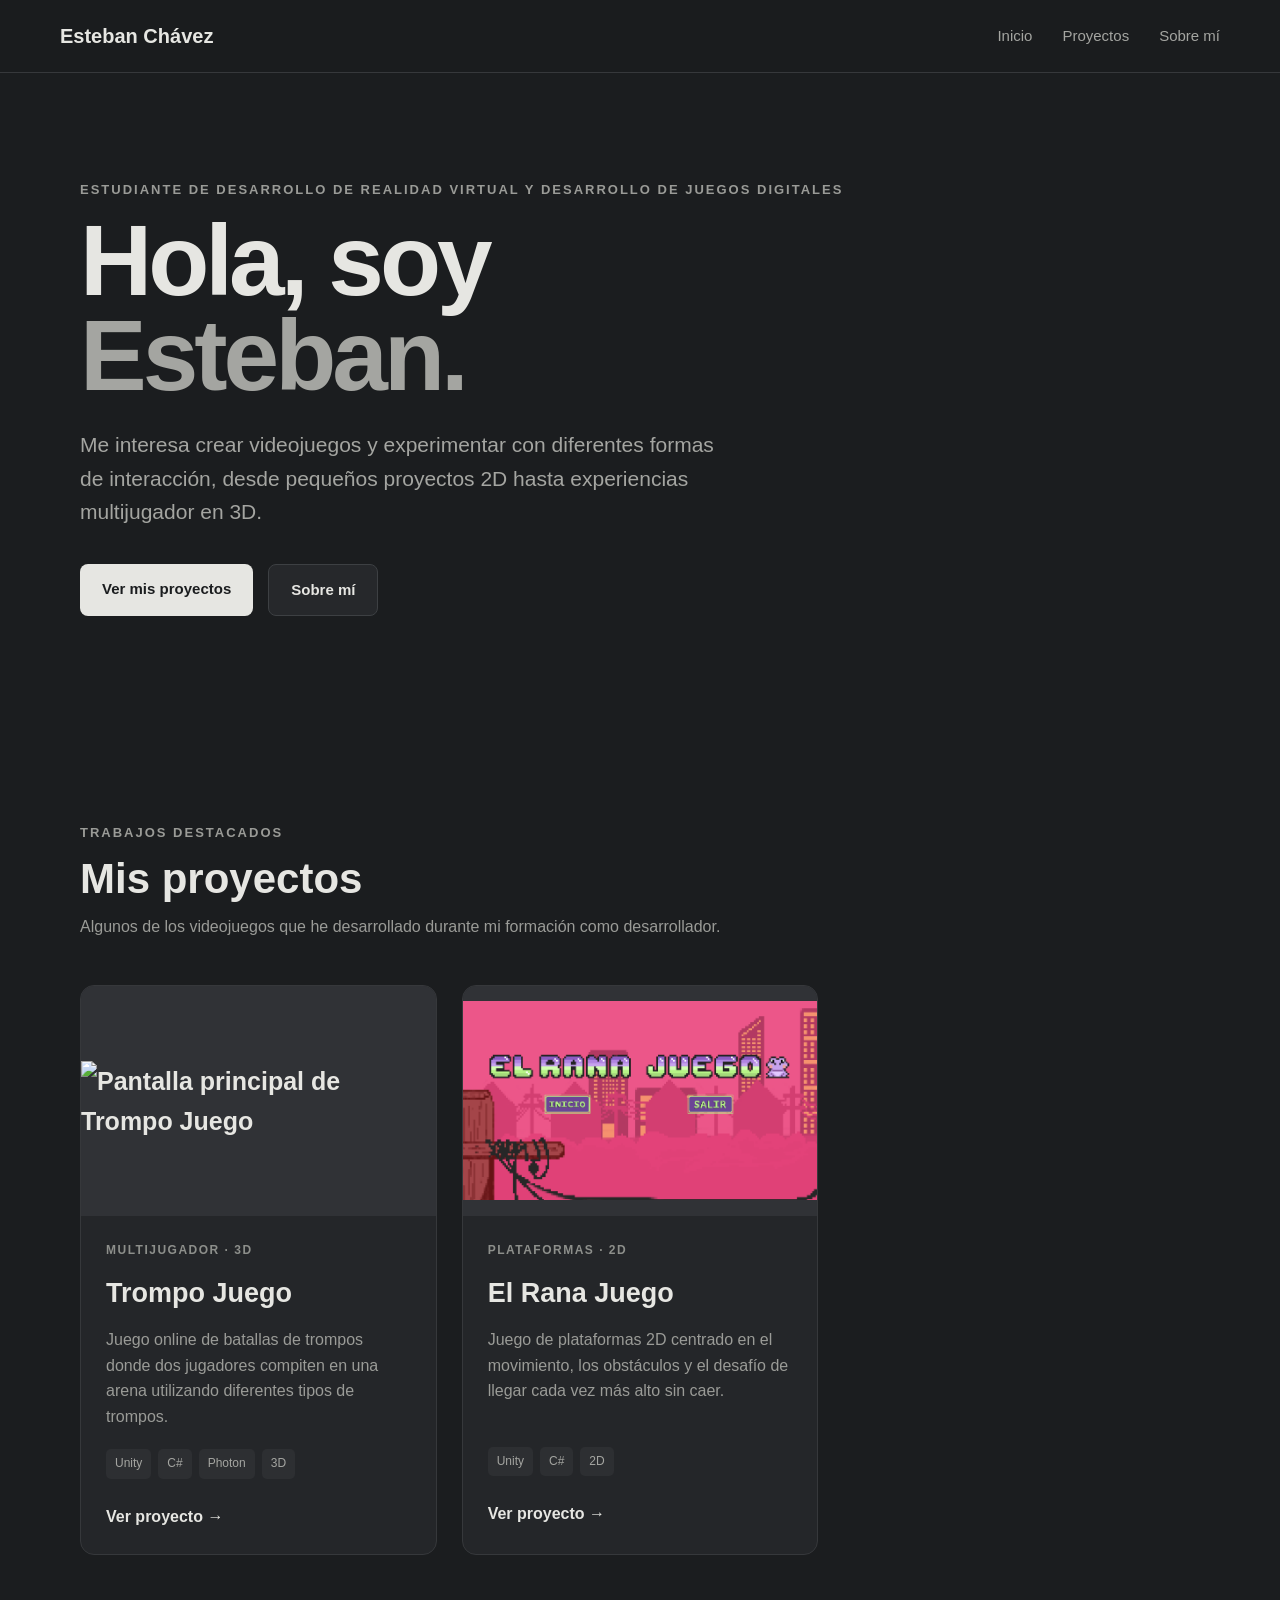
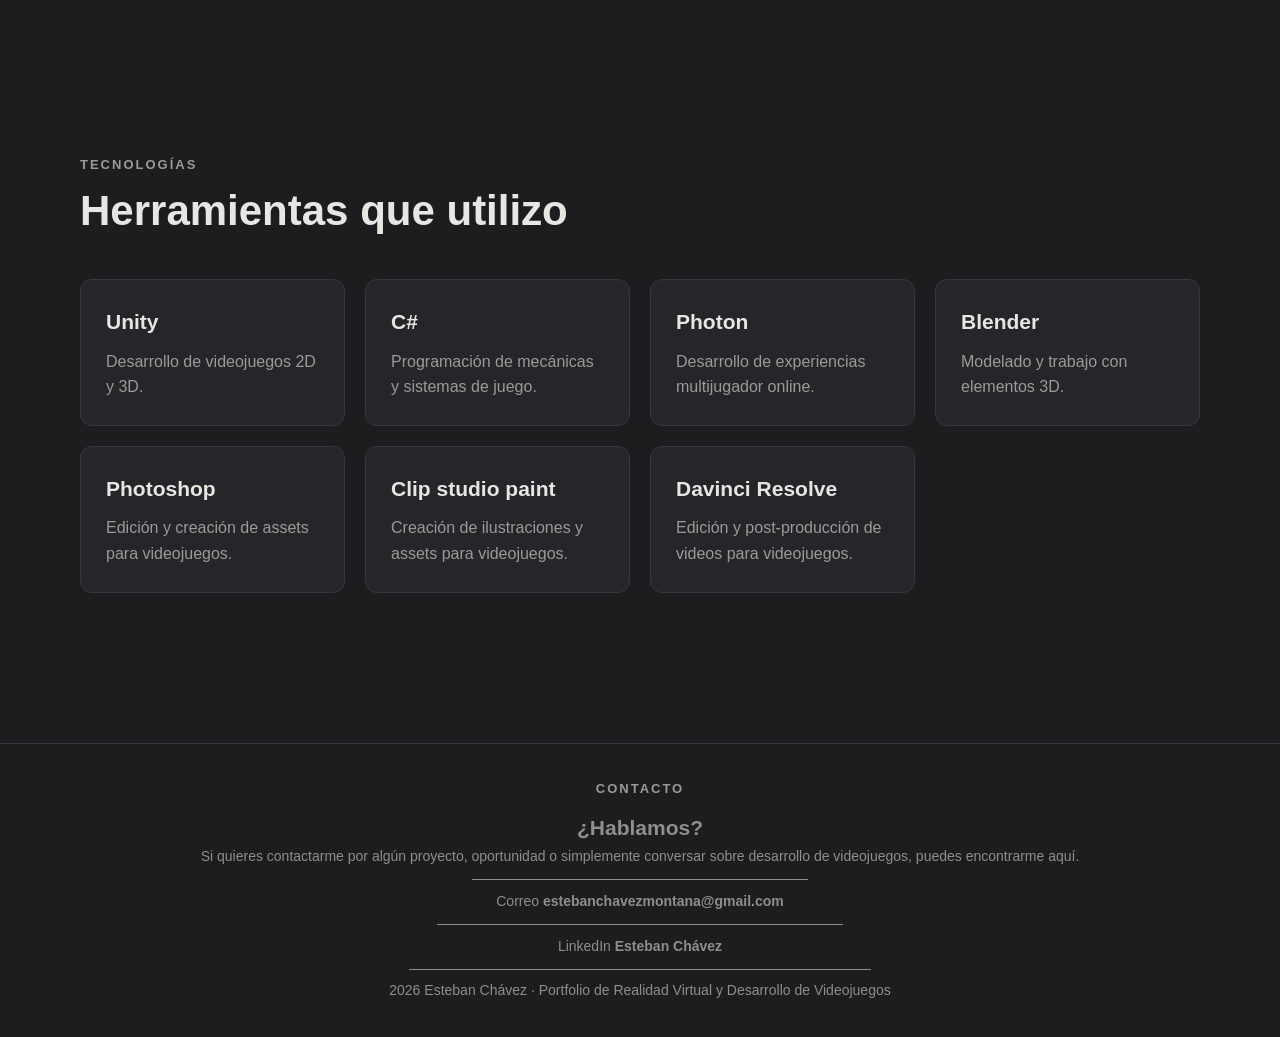
==== commit 936ee9e3: "Portafolio listo" ====
--- a/index.html
+++ b/index.html
@@ -22,7 +22,6 @@
             <a href="index.html">Inicio</a>
             <a href="proyectos.html">Proyectos</a>
             <a href="sobre-mi.html">Sobre mí</a>
-            <a href="#">Contacto</a>
         </div>
 
     </nav>
@@ -84,117 +83,94 @@
 
         <div class="projects-grid">
 
-
-            <!-- CLICK CLASH -->
-
-            <article class="project-card">
-
-                <div class="project-image click-clash-image">
-                    <span>CLICK CLASH</span>
-                </div>
-
-                <div class="project-content">
-
-                    <p class="project-type">
-                        JUEGO MÓVIL · 2D
-                    </p>
-
-                    <h3>Click Clash</h3>
-
-                    <p>
-                        Juego móvil 2D basado en mecánicas de clicker,
-                        donde el jugador debe interactuar rápidamente
-                        para recolectar ganacias y mejorar sus estadisticas.
-                    </p>
-
-                    <div class="tags">
-                        <span>Unity</span>
-                        <span>C#</span>
-                        <span>2D</span>
-                    </div>
-
-                    <a href="click-clash.html" class="project-link">
-                        Ver proyecto →
-                    </a>
-
-                </div>
-
-            </article>
-
-
             <!-- TROMPO -->
 
-            <article class="project-card">
-
-                <div class="project-image trompo-image">
-                    <span>TROMPO JUEGO</span>
-                </div>
-
-                <div class="project-content">
-
-                    <p class="project-type">
-                        MULTIJUGADOR · 3D
-                    </p>
-
-                    <h3>Trompo Juego</h3>
-
-                    <p>
-                        Juego online de batallas de trompos donde dos
-                        jugadores compiten en una arena utilizando
-                        diferentes tipos de trompos.
-                    </p>
-
-                    <div class="tags">
-                        <span>Unity</span>
-                        <span>C#</span>
-                        <span>Photon</span>
-                        <span>3D</span>
-                    </div>
-
-                    <a href="trompo.html" class="project-link">
-                        Ver proyecto →
-                    </a>
-
-                </div>
-
-            </article>
+            <article class="project-card trompo-card">
+
+    <div class="project-image">
+        <img
+            src="imagenes/trompo/portada.png"
+            alt="Pantalla principal de Trompo Juego"
+        >
+    </div>
+
+    <div class="project-content">
+
+        <p class="project-type">
+            MULTIJUGADOR · 3D
+        </p>
+
+        <h3>
+            Trompo Juego
+        </h3>
+
+        <p>
+            Juego online de batallas de trompos donde dos jugadores
+            compiten en una arena utilizando diferentes tipos de trompos.
+        </p>
+
+        <div class="tags">
+            <span>Unity</span>
+            <span>C#</span>
+            <span>Photon</span>
+            <span>3D</span>
+        </div>
+
+        <a
+            href="trompo.html"
+            class="project-link"
+        >
+            Ver proyecto →
+        </a>
+
+    </div>
+
+</article>
 
 
             <!-- EL RANA -->
 
-            <article class="project-card">
-
-                <div class="project-image rana-image">
-                    <span>EL RANA JUEGO</span>
-                </div>
-
-                <div class="project-content">
-
-                    <p class="project-type">
-                        PLATAFORMAS · 2D
-                    </p>
-
-                    <h3>El Rana Juego</h3>
-
-                    <p>
-                        Juego de plataformas 2D centrado en el movimiento,
-                        la exploración y los desafíos que debe superar
-                        el jugador para llegar a la cima sin caerse.
-                    </p>
-
-                    <div class="tags">
-                        <span>Unity</span>
-                        <span>C#</span>
-                        <span>2D</span>
-                    </div>
-
-                    <a href="el-rana.html" class="project-link">
-                        Ver proyecto →
-                    </a>
-
-                </div>
-
-            </article>
+            <article class="project-card rana-card">
+
+    <div class="project-image">
+        <img
+            src="imagenes/el-rana/portada.png"
+            alt="Pantalla principal de El Rana Juego"
+        >
+    </div>
+
+    <div class="project-content">
+
+        <p class="project-type">
+            PLATAFORMAS · 2D
+        </p>
+
+        <h3>
+            El Rana Juego
+        </h3>
+
+        <p>
+            Juego de plataformas 2D centrado en el movimiento,
+            los obstáculos y el desafío de llegar cada vez más
+            alto sin caer.
+        </p>
+
+        <div class="tags">
+            <span>Unity</span>
+            <span>C#</span>
+            <span>2D</span>
+        </div>
+
+        <a
+            href="el-rana.html"
+            class="project-link"
+        >
+            Ver proyecto →
+        </a>
+
+    </div>
+
+</article>
 
         </div>
 
@@ -260,11 +236,71 @@
 
 <footer class="footer">
 
-    <p>
-        © 2026 Esteban Chávez · Portfolio de Realidad Virtual y Desarrollo de Videojuegos
-    </p>
-
-</footer>
+<div class="contact-header">
+        <p class="eyebrow">CONTACTO</p>
+
+        <h2>¿Hablamos?</h2>
+
+        <p>
+            Si quieres contactarme por algún proyecto, oportunidad
+            o simplemente conversar sobre desarrollo de videojuegos,
+            puedes encontrarme aquí.
+        </p>
+    </div>
+
+
+    <div class="contact-links">
+
+        <!-- CORREO -->
+
+        <a
+            href="mailto:TU_CORREO@gmail.com"
+            class="contact-card"
+        >
+            <div class="contact-icon">
+                ————————————————————————
+            </div>
+
+            <div class="contact-info">
+                <span>Correo</span>
+                <strong>estebanchavezmontana@gmail.com</strong>
+            </div>
+
+            <span class="contact-arrow">
+                —————————————————————————————
+            </span>
+        </a>
+
+
+        <!-- LINKEDIN -->
+
+        <a
+            href="https://www.linkedin.com/in/esteban-alexis-chavez-monta%C3%B1a-4a76a32a4/"
+            target="_blank"
+            rel="noopener noreferrer"
+            class="contact-card"
+        >
+            <div class="contact-icon">
+            </div>
+
+            <div class="contact-info">
+                <span>LinkedIn</span>
+                <strong>Esteban Chávez</strong>
+            </div>
+
+            <span class="contact-arrow">
+                —————————————————————————————————
+            </span>
+        </a>
+
+    </div>
+
+</section>
+
+        <p>2026 Esteban Chávez · Portfolio de Realidad Virtual y Desarrollo de Videojuegos</p>
+        <section class="contact-section">
+
+    </footer>
 
 </body>
 </html>
--- a/style.css
+++ b/style.css
@@ -1,2095 +1,1179 @@
-﻿/* ========================================
-
-   CONFIGURACIÓN GENERAL
-
+﻿:root {
+    --bg: #1b1d1f;
+    --surface: #242629;
+    --text: #e6e6e2;
+    --muted: #9a9b97;
+    --border: #36383b;
+    --soft: #2d2f32;
+    --shadow: rgba(0, 0, 0, 0.28);
+}
+
+* {
+    margin: 0;
+    padding: 0;
+    box-sizing: border-box;
+}
+
+html { scroll-behavior: smooth; }
+
+body {
+    font-family: Arial, Helvetica, sans-serif;
+    background: var(--bg);
+    color: var(--text);
+    line-height: 1.6;
+}
+
+a {
+    color: inherit;
+    text-decoration: none;
+}
+
+img {
+    max-width: 100%;
+    display: block;
+}
+
+main {
+    max-width: 1200px;
+    margin: 0 auto;
+}
+
+/* ========================================
+   HEADER
 ======================================== */
 
-:root {
-
-    --bg: #1b1d1f;
-
-    --surface: #242629;
-
-    --text: #e6e6e2;
-
-    --muted: #9a9b97;
-
-    --border: #36383b;
-
-    --soft: #2d2f32;
-
-    --shadow: rgba(0, 0, 0, 0.28);
-
-}
-
-* {
-
-    margin: 0;
-
-    padding: 0;
-
-    box-sizing: border-box;
-
-}
-
-html { scroll-behavior: smooth; }
-
-body {
-
-    font-family: Arial, Helvetica, sans-serif;
-
-    background: var(--bg);
-
-    color: var(--text);
-
-    line-height: 1.6;
-
-}
-
-a {
-
-    color: inherit;
-
-    text-decoration: none;
-
-}
-
-img { max-width: 100%; }
-
-main {
-
+.header {
+    position: sticky;
+    top: 0;
+    z-index: 100;
+    background: rgba(27, 29, 31, 0.94);
+    border-bottom: 1px solid var(--border);
+    backdrop-filter: blur(10px);
+}
+
+.navbar {
     max-width: 1200px;
-
     margin: 0 auto;
-
+    padding: 20px;
+    display: flex;
+    align-items: center;
+    justify-content: space-between;
+}
+
+.logo {
+    font-size: 20px;
+    font-weight: 700;
+}
+
+.nav-links {
+    display: flex;
+    gap: 30px;
+    flex-wrap: wrap;
+}
+
+.nav-links a {
+    font-size: 15px;
+    color: #a4a5a1;
+    transition: color 0.2s ease;
+}
+
+.nav-links a:hover {
+    color: #f2f2ee;
 }
 
 /* ========================================
-
-   HEADER
-
+   ELEMENTOS REUTILIZABLES
 ======================================== */
 
-.header {
-
-    position: sticky;
-
-    top: 0;
-
-    z-index: 100;
-
-    background: rgba(27, 29, 31, 0.94);
-
+.eyebrow {
+    margin-bottom: 12px;
+    font-size: 13px;
+    font-weight: 700;
+    letter-spacing: 2px;
+    color: var(--muted);
+}
+
+.section-heading,
+.about-section-title,
+.project-info-title {
+    max-width: 700px;
+}
+
+.section-heading { margin-bottom: 45px; }
+.about-section-title { margin-bottom: 40px; }
+
+.section-heading h2,
+.about-section-title h2,
+.project-info-title h2 {
+    font-size: 42px;
+    line-height: 1.1;
+}
+
+.section-heading h2 { margin-bottom: 12px; }
+.section-heading > p:last-child { color: var(--muted); }
+
+.button {
+    display: inline-block;
+    padding: 13px 22px;
+    border-radius: 8px;
+    font-size: 15px;
+    font-weight: 700;
+    transition: transform 0.2s ease, background 0.2s ease;
+}
+
+.button:hover {
+    transform: translateY(-3px);
+}
+
+.button.primary {
+    background: var(--text);
+    color: #1b1d1f;
+}
+
+.button.primary:hover {
+    background: #cfcfca;
+}
+
+.button.secondary {
+    background: #26282b;
+    border: 1px solid #3d4043;
+}
+
+.button.secondary:hover {
+    background: var(--soft);
+}
+
+.tags {
+    display: flex;
+    flex-wrap: wrap;
+    gap: 7px;
+    margin-bottom: 25px;
+}
+
+.tags span {
+    padding: 5px 9px;
+    background: var(--soft);
+    border-radius: 5px;
+    font-size: 12px;
+    color: #a4a5a1;
+}
+
+/* ========================================
+   INDEX
+======================================== */
+
+.hero {
+    min-height: 650px;
+    padding: 100px 40px;
+    display: flex;
+    align-items: center;
+}
+
+.hero-text {
+    max-width: 800px;
+}
+
+.hero h1 {
+    margin-bottom: 25px;
+    font-size: clamp(55px, 8vw, 100px);
+    line-height: 0.95;
+    letter-spacing: -4px;
+}
+
+.hero h1 span { color: #a4a5a1; }
+
+.hero-description {
+    max-width: 650px;
+    margin-bottom: 35px;
+    font-size: 21px;
+    color: #a4a5a1;
+}
+
+.hero-buttons {
+    display: flex;
+    gap: 15px;
+    flex-wrap: wrap;
+}
+
+.projects-section,
+.skills-section {
+    padding: 100px 40px;
+}
+
+.projects-grid {
+    display: grid;
+    grid-template-columns: repeat(3, minmax(0, 1fr));
+    gap: 25px;
+}
+
+.project-card {
+    overflow: hidden;
+    background: var(--surface);
+    border: 1px solid var(--border);
+    border-radius: 14px;
+    transition: transform 0.25s ease, box-shadow 0.25s ease;
+}
+
+.project-card:hover {
+    transform: translateY(-8px);
+    box-shadow: 0 15px 35px rgba(0, 0, 0, 0.28);
+}
+
+.project-image {
+    height: 230px;
+    display: flex;
+    align-items: center;
+    justify-content: center;
+    background: #303236;
+    font-size: 25px;
+    font-weight: 700;
+}
+
+.click-clash-image { background: #2f3134; }
+.trompo-image { background: #292b2e; }
+.rana-image { background: #34363a; }
+
+.project-image span,
+.project-detail-image span {
+    color: #c9cac6;
+}
+
+.project-content {
+    padding: 25px;
+}
+
+.project-type {
+    margin-bottom: 12px;
+    font-size: 12px;
+    font-weight: 700;
+    letter-spacing: 1.5px;
+    color: #8d8f8b;
+}
+
+.project-content h3 {
+    margin-bottom: 12px;
+    font-size: 27px;
+}
+
+.project-content > p:not(.project-type) {
+    min-height: 100px;
+    margin-bottom: 20px;
+    color: var(--muted);
+}
+
+.project-link {
+    font-weight: 700;
+    transition: color 0.2s ease;
+}
+
+.project-link:hover {
+    color: var(--muted);
+}
+
+.skills-grid {
+    display: grid;
+    grid-template-columns: repeat(4, minmax(0, 1fr));
+    gap: 20px;
+}
+
+.skill {
+    padding: 25px;
+    background: var(--surface);
+    border: 1px solid var(--border);
+    border-radius: 12px;
+}
+
+.skill h3 {
+    margin-bottom: 10px;
+    font-size: 21px;
+}
+
+.skill p {
+    color: var(--muted);
+}
+
+/* ========================================
+   PAGINA PROYECTOS
+======================================== */
+
+.page-header {
+    padding: 100px 40px 70px;
+}
+
+.page-header h1 {
+    margin-bottom: 20px;
+    font-size: clamp(55px, 8vw, 90px);
+    line-height: 0.95;
+    letter-spacing: -3px;
+}
+
+.page-header > p:last-child {
+    max-width: 700px;
+    font-size: 20px;
+    color: var(--muted);
+}
+
+.projects-list {
+    display: flex;
+    flex-direction: column;
+    gap: 50px;
+    padding: 0 40px 80px;
+}
+
+.project-detail {
+    display: grid;
+    grid-template-columns: 42% 58%;
+    min-height: 450px;
+    overflow: hidden;
+    background: var(--surface);
+    border: 1px solid var(--border);
+    border-radius: 16px;
+    box-shadow: 0 5px 15px rgba(0, 0, 0, 0.20);
+    transition: transform 0.25s ease, box-shadow 0.25s ease;
+}
+
+.project-detail:hover {
+    transform: translateY(-5px);
+    box-shadow: 0 15px 35px var(--shadow);
+}
+
+.project-detail-image {
+    min-height: 450px;
+    padding: 30px;
+    display: flex;
+    align-items: center;
+    justify-content: center;
+    font-size: 32px;
+    font-weight: 700;
+}
+
+.project-detail-content {
+    padding: 50px;
+    display: flex;
+    flex-direction: column;
+    justify-content: space-between;
+}
+
+.project-detail-content h2 {
+    margin-bottom: 18px;
+    font-size: 42px;
+    line-height: 1.05;
+}
+
+.project-detail-content p:not(.project-type) {
+    max-width: 650px;
+    margin-bottom: 18px;
+    color: var(--muted);
+    font-size: 17px;
+}
+
+.project-detail-content .tags {
+    margin-top: 25px;
+    margin-bottom: 0;
+}
+
+.project-button {
+    align-self: flex-start;
+    margin-top: 35px;
+    padding: 14px 24px;
+}
+
+/* ========================================
+   SOBRE MI
+======================================== */
+
+.about-hero {
+    min-height: 560px;
+    padding: 90px 40px;
+    display: grid;
+    grid-template-columns: 260px 1fr;
+    gap: 60px;
+    align-items: center;
+}
+
+.about-photo {
+    display: flex;
+    justify-content: center;
+}
+
+.about-photo img {
+    width: 250px;
+    height: 310px;
+    object-fit: cover;
+    border-radius: 16px;
+    border: 1px solid var(--border);
+    box-shadow: 0 10px 25px var(--shadow);
+}
+
+.about-intro {
+    max-width: 720px;
+}
+
+.about-intro h1 {
+    margin-bottom: 30px;
+    font-size: clamp(55px, 7vw, 85px);
+    line-height: 0.95;
+    letter-spacing: -3px;
+}
+
+.about-intro p {
+    margin-bottom: 18px;
+    font-size: 18px;
+    color: var(--muted);
+}
+
+.about-intro .about-main-text {
+    font-size: 23px;
+    color: #c9cac6;
+}
+
+.about-section { padding: 80px 40px; }
+
+.about-info-card,
+.about-skill-card {
+    background: var(--surface);
+    border: 1px solid var(--border);
+    border-radius: 14px;
+}
+
+.about-info-card {
+    padding: 40px;
+}
+
+.about-info-card h3 {
+    margin-bottom: 20px;
+    font-size: 27px;
+}
+
+.about-info-card p {
+    max-width: 800px;
+    margin-bottom: 14px;
+    color: var(--muted);
+    font-size: 17px;
+}
+
+.about-skills-grid {
+    display: grid;
+    grid-template-columns: repeat(2, minmax(0, 1fr));
+    gap: 20px;
+}
+
+.about-skill-card {
+    padding: 30px;
+    transition: transform 0.2s ease, box-shadow 0.2s ease;
+}
+
+.about-skill-card:hover {
+    transform: translateY(-5px);
+    box-shadow: 0 12px 25px rgba(0, 0, 0, 0.24);
+}
+
+.about-skill-card h3 {
+    margin-bottom: 10px;
+    font-size: 23px;
+}
+
+.about-skill-card p,
+.interest-item p {
+    color: var(--muted);
+}
+
+.interests-section { padding-bottom: 120px; }
+
+.interests-list {
+    border-top: 1px solid var(--border);
+}
+
+.interest-item {
+    display: grid;
+    grid-template-columns: 80px 1fr;
+    gap: 30px;
+    padding: 30px 0;
     border-bottom: 1px solid var(--border);
-
-    backdrop-filter: blur(10px);
-
-}
-
-.navbar {
-
-    max-width: 1200px;
-
-    margin: 0 auto;
-
-    padding: 20px;
-
-    display: flex;
-
+}
+
+.interest-item > span {
+    font-size: 14px;
+    font-weight: 700;
+    color: #7f817d;
+}
+
+.interest-item h3 {
+    margin-bottom: 8px;
+    font-size: 24px;
+}
+
+.interest-item p {
+    max-width: 700px;
+}
+
+/* ========================================
+   PAGINA INDIVIDUAL DE PROYECTO
+======================================== */
+
+.project-page-hero {
+    padding: 80px 40px;
+    display: grid;
+    grid-template-columns: minmax(0, 1.2fr) minmax(300px, 0.8fr);
+    gap: 45px;
     align-items: center;
-
-    justify-content: space-between;
-
-}
-
-.logo {
-
+}
+
+.project-page-intro h1 {
+    margin-bottom: 25px;
+    font-size: clamp(55px, 8vw, 90px);
+    line-height: 0.95;
+    letter-spacing: -3px;
+}
+
+.project-page-description {
+    max-width: 650px;
+    margin-bottom: 25px;
     font-size: 20px;
-
+    color: var(--muted);
+}
+
+.project-page-cover {
+    display: flex;
+    justify-content: center;
+    align-items: center;
+}
+
+.project-page-cover img,
+.project-cover-image {
+    width: min(100%, 380px);
+    height: 220px;
+    display: block;
+    object-fit: contain;
+    border-radius: 14px;
+}
+
+.project-cover-placeholder {
+    width: min(100%, 380px);
+    min-height: 220px;
+    display: flex;
+    align-items: center;
+    justify-content: center;
+    background: #34363a;
+    border: 1px solid #3b3e41;
+    border-radius: 14px;
+    font-size: 28px;
     font-weight: 700;
-
-}
-
-.nav-links {
-
-    display: flex;
-
-    gap: 30px;
-
-}
-
-.nav-links a {
-
-    font-size: 15px;
-
+}
+
+.project-info-section {
+    padding: 75px 40px;
+    display: grid;
+    grid-template-columns: minmax(280px, 0.8fr) minmax(0, 1.2fr);
+    gap: 55px;
+    align-items: start;
+}
+
+.project-info-text p {
+    margin-bottom: 20px;
+    font-size: 18px;
+    color: var(--muted);
+}
+
+.project-gameplay-media {
+    margin-top: 25px;
+    display: flex;
+    justify-content: flex-start;
+}
+
+.project-gameplay-media img {
+    width: min(100%, 300px);
+    height: 175px;
+    display: block;
+    object-fit: contain;
+    border-radius: 12px;
+}
+
+.project-role-section,
+.project-mechanics-section,
+.project-gallery-section {
+    padding: 80px 40px;
+}
+
+.project-role-header { margin-bottom: 30px; }
+
+.role-grid {
+    display: grid;
+    grid-template-columns: repeat(3, minmax(0, 1fr));
+    gap: 20px;
+}
+
+.role-card {
+    padding: 30px;
+    background: var(--surface);
+    border: 1px solid var(--border);
+    border-radius: 14px;
+    transition: transform 0.2s ease, box-shadow 0.2s ease;
+}
+
+.role-card:hover {
+    transform: translateY(-5px);
+    box-shadow: 0 12px 25px rgba(0, 0, 0, 0.24);
+}
+
+.role-number {
+    display: block;
+    margin-bottom: 35px;
+    font-size: 13px;
+    font-weight: 700;
+    color: #7f817d;
+}
+
+.role-card h3 {
+    margin-bottom: 12px;
+    font-size: 24px;
+}
+
+.role-card p {
+    color: var(--muted);
+}
+
+.mechanics-list {
+    margin-top: 40px;
+    border-top: 1px solid var(--border);
+}
+
+.mechanic-item {
+    display: grid;
+    grid-template-columns: 260px 1fr;
+    gap: 40px;
+    padding: 25px 0;
+    border-bottom: 1px solid var(--border);
+}
+
+.mechanic-item h3 {
+    font-size: 22px;
+}
+
+.mechanic-item p {
+    max-width: 700px;
+    color: var(--muted);
+}
+
+.project-gallery {
+    margin-top: 35px;
+    display: grid;
+    grid-template-columns: repeat(3, minmax(0, 1fr));
+    gap: 18px;
+}
+
+.project-gallery img,
+.gallery-image {
+    width: 100%;
+    height: 155px;
+    display: block;
+    object-fit: cover;
+    border-radius: 10px;
+    transition: transform 0.2s ease, box-shadow 0.2s ease;
+}
+
+.project-gallery img:hover,
+.gallery-image:hover {
+    transform: translateY(-4px);
+}
+
+.gallery-placeholder {
+    min-height: 155px;
+    display: flex;
+    align-items: center;
+    justify-content: center;
+    background: #303236;
+    border-radius: 10px;
     color: #a4a5a1;
-
-    transition: color 0.2s ease;
-
-}
-
-.nav-links a:hover { color: #f2f2ee; }
+}
+
+.project-back-section {
+    padding: 30px 40px 90px;
+}
 
 /* ========================================
-
-   ELEMENTOS REUTILIZABLES
-
+   TEMA EL RANA
 ======================================== */
 
-.eyebrow {
-
-    margin-bottom: 12px;
-
-    font-size: 13px;
-
+body.rana-page {
+    --rana-pink: #e95588;
+    --rana-dark-pink: #d13d70;
+    --rana-deep-pink: #b13861;
+    --rana-green: #b8f58f;
+    --rana-purple: #6b4393;
+    --rana-dark-purple: #2a1b3a;
+    --rana-light: #fff4f8;
+    background: var(--rana-pink);
+    color: var(--rana-dark-purple);
+}
+
+body.rana-page .header {
+    background: var(--rana-dark-pink);
+    border-bottom: 4px solid var(--rana-deep-pink);
+    backdrop-filter: none;
+}
+
+body.rana-page .logo {
+    color: var(--rana-green);
+    text-shadow: 2px 2px 0 var(--rana-purple);
+}
+
+body.rana-page .nav-links a {
+    color: white;
     font-weight: 700;
-
-    letter-spacing: 2px;
-
-    color: var(--muted);
-
-}
-
-.section-heading,
-
-.about-section-title,
-
-.project-info-title {
-
-    max-width: 700px;
-
-}
-
-.section-heading { margin-bottom: 45px; }
-
-.about-section-title { margin-bottom: 40px; }
-
-.section-heading h2,
-
-.about-section-title h2,
-
-.project-info-title h2 {
-
-    font-size: 42px;
-
-    line-height: 1.1;
-
-}
-
-.section-heading h2 { margin-bottom: 12px; }
-
-.section-heading > p:last-child { color: var(--muted); }
-
-.button {
-
-    display: inline-block;
-
-    padding: 13px 22px;
-
-    border-radius: 8px;
-
-    font-size: 15px;
-
-    font-weight: 700;
-
-    transition: transform 0.2s ease, background 0.2s ease;
-
-}
-
-.button:hover { transform: translateY(-3px); }
-
-.button.primary {
-
-    background: var(--text);
-
-    color: #1b1d1f;
-
-}
-
-.button.primary:hover { background: #cfcfca; }
-
-.button.secondary {
-
-    background: #26282b;
-
-    border: 1px solid #3d4043;
-
-}
-
-.button.secondary:hover { background: var(--soft); }
-
-.tags {
-
-    display: flex;
-
-    flex-wrap: wrap;
-
-    gap: 7px;
-
-    margin-bottom: 25px;
-
-}
-
-.tags span {
-
-    padding: 5px 9px;
-
-    background: var(--soft);
-
-    border-radius: 5px;
-
-    font-size: 12px;
-
-    color: #a4a5a1;
-
+}
+
+body.rana-page .nav-links a:hover {
+    color: var(--rana-green);
+}
+
+body.rana-page .project-page-hero,
+body.rana-page .project-role-section,
+body.rana-page .project-gallery-section {
+    background: var(--rana-pink);
+}
+
+body.rana-page .eyebrow {
+    color: var(--rana-dark-purple);
+}
+
+body.rana-page .project-page-intro h1 {
+    color: var(--rana-green);
+    text-shadow: 3px 3px 0 var(--rana-purple);
+}
+
+body.rana-page .project-page-description {
+    color: var(--rana-dark-purple);
+}
+
+body.rana-page .tags span {
+    background: var(--rana-purple);
+    color: white;
+    border: 2px solid var(--rana-dark-purple);
+}
+
+body.rana-page .project-page-cover img,
+body.rana-page .project-cover-image,
+body.rana-page .project-cover-placeholder,
+body.rana-page .project-gameplay-media img,
+body.rana-page .project-gallery img,
+body.rana-page .gallery-image {
+    border: 3px solid var(--rana-purple);
+    box-shadow: 6px 6px 0 var(--rana-deep-pink);
+}
+
+body.rana-page .project-cover-placeholder {
+    background: var(--rana-dark-pink);
+    color: var(--rana-green);
+}
+
+body.rana-page .project-info-section,
+body.rana-page .project-mechanics-section {
+    background: var(--rana-dark-pink);
+    color: white;
+}
+
+body.rana-page .project-info-section .eyebrow,
+body.rana-page .project-mechanics-section .eyebrow,
+body.rana-page .mechanic-item h3 {
+    color: var(--rana-green);
+}
+
+body.rana-page .project-info-title h2,
+body.rana-page .project-mechanics-section h2 {
+    color: white;
+}
+
+body.rana-page .project-info-text p,
+body.rana-page .mechanic-item p {
+    color: var(--rana-light);
+}
+
+body.rana-page .role-card {
+    background: var(--rana-dark-pink);
+    color: white;
+    border: 3px solid var(--rana-purple);
+    box-shadow: 5px 5px 0 var(--rana-deep-pink);
+}
+
+body.rana-page .role-card:hover {
+    border-color: var(--rana-green);
+}
+
+body.rana-page .role-number {
+    color: var(--rana-green);
+}
+
+body.rana-page .role-card p {
+    color: var(--rana-light);
+}
+
+body.rana-page .mechanics-list,
+body.rana-page .mechanic-item {
+    border-color: var(--rana-purple);
+}
+
+body.rana-page .button.secondary {
+    background: var(--rana-green);
+    color: var(--rana-dark-purple);
+    border: 3px solid var(--rana-purple);
+    box-shadow: 4px 4px 0 var(--rana-dark-purple);
+}
+
+body.rana-page .button.secondary:hover {
+    background: #d4ffb6;
+}
+
+body.rana-page .footer {
+    margin-top: 0;
+    background: var(--rana-deep-pink);
+    color: white;
+    border-top: 4px solid var(--rana-purple);
 }
 
 /* ========================================
-
-   INDEX
-
+   FOOTER
 ======================================== */
 
-.hero {
-
-    min-height: 650px;
-
-    padding: 100px 40px;
-
-    display: flex;
-
-    align-items: center;
-
-}
-
-.hero-text { max-width: 800px; }
-
-.hero h1 {
-
-    margin-bottom: 25px;
-
-    font-size: clamp(55px, 8vw, 100px);
-
-    line-height: 0.95;
-
-    letter-spacing: -4px;
-
-}
-
-.hero h1 span { color: #a4a5a1; }
-
-.hero-description {
-
-    max-width: 650px;
-
-    margin-bottom: 35px;
-
-    font-size: 21px;
-
-    color: #a4a5a1;
-
-}
-
-.hero-buttons {
-
-    display: flex;
-
-    gap: 15px;
-
-}
-
-.projects-section,
-
-.skills-section {
-
-    padding: 100px 40px;
-
-}
-
-.projects-grid {
-
-    display: grid;
-
-    grid-template-columns: repeat(3, 1fr);
-
-    gap: 25px;
-
-}
-
-.project-card {
-
-    overflow: hidden;
-
-    background: var(--surface);
-
-    border: 1px solid var(--border);
-
-    border-radius: 14px;
-
-    transition: transform 0.25s ease, box-shadow 0.25s ease;
-
-}
-
-.project-card:hover {
-
-    transform: translateY(-8px);
-
-    box-shadow: 0 15px 35px rgba(0, 0, 0, 0.28);
-
-}
-
-.project-image {
-
-    height: 230px;
-
-    display: flex;
-
-    align-items: center;
-
-    justify-content: center;
-
-    background: #303236;
-
-    font-size: 25px;
-
-    font-weight: 700;
-
-}
-
-.click-clash-image { background: #2f3134; }
-
-.trompo-image { background: #292b2e; }
-
-.rana-image { background: #34363a; }
-
-.project-image span,
-
-.project-detail-image span {
-
-    color: #c9cac6;
-
-}
-
-.project-content { padding: 25px; }
-
-.project-type {
-
-    margin-bottom: 12px;
-
-    font-size: 12px;
-
-    font-weight: 700;
-
-    letter-spacing: 1.5px;
-
+.footer {
+    margin-top: 50px;
+    padding: 35px 20px;
+    border-top: 1px solid var(--border);
+    text-align: center;
     color: #8d8f8b;
-
-}
-
-.project-content h3 {
-
-    margin-bottom: 12px;
-
-    font-size: 27px;
-
-}
-
-.project-content > p:not(.project-type) {
-
-    min-height: 100px;
-
-    margin-bottom: 20px;
-
-    color: var(--muted);
-
-}
-
-.project-link {
-
-    font-weight: 700;
-
-    transition: color 0.2s ease;
-
-}
-
-.project-link:hover { color: var(--muted); }
-
-.skills-grid {
-
-    display: grid;
-
-    grid-template-columns: repeat(4, 1fr);
-
-    gap: 20px;
-
-}
-
-.skill {
-
-    padding: 25px;
-
-    background: var(--surface);
-
-    border: 1px solid var(--border);
-
-    border-radius: 12px;
-
-}
-
-.skill h3 {
-
-    margin-bottom: 10px;
-
-    font-size: 21px;
-
-}
-
-.skill p { color: var(--muted); }
+    font-size: 14px;
+}
 
 /* ========================================
-
-   PÁGINA PROYECTOS
-
+   RESPONSIVE
 ======================================== */
 
-.page-header { padding: 100px 40px 70px; }
-
-.page-header h1 {
-
-    margin-bottom: 20px;
-
-    font-size: clamp(55px, 8vw, 90px);
-
-    line-height: 0.95;
-
-    letter-spacing: -3px;
-
-}
-
-.page-header > p:last-child {
-
-    max-width: 700px;
-
-    font-size: 20px;
-
-    color: var(--muted);
-
-}
-
-.projects-list {
-
-    display: flex;
-
-    flex-direction: column;
-
-    gap: 50px;
-
-    padding: 0 40px 80px;
-
-}
-
-.project-detail {
-
-    display: grid;
-
-    grid-template-columns: 42% 58%;
-
-    min-height: 450px;
-
-    overflow: hidden;
-
-    background: var(--surface);
-
-    border: 1px solid var(--border);
-
-    border-radius: 16px;
-
-    box-shadow: 0 5px 15px rgba(0, 0, 0, 0.20);
-
-    transition: transform 0.25s ease, box-shadow 0.25s ease;
-
-}
-
-.project-detail:hover {
-
-    transform: translateY(-5px);
-
-    box-shadow: 0 15px 35px var(--shadow);
-
-}
-
-.project-detail-image {
-
-    min-height: 450px;
-
-    padding: 30px;
-
-    display: flex;
-
-    align-items: center;
-
-    justify-content: center;
-
-    font-size: 32px;
-
-    font-weight: 700;
-
-}
-
-.project-detail-content {
-
-    padding: 50px;
-
-    display: flex;
-
-    flex-direction: column;
-
-    justify-content: space-between;
-
-}
-
-.project-detail-content h2 {
-
-    margin-bottom: 18px;
-
-    font-size: 42px;
-
-    line-height: 1.05;
-
-}
-
-.project-detail-content p:not(.project-type) {
-
-    max-width: 650px;
-
-    margin-bottom: 18px;
-
-    color: var(--muted);
-
-    font-size: 17px;
-
-}
-
-.project-detail-content .tags {
-
-    margin-top: 25px;
-
-    margin-bottom: 0;
-
-}
-
-.project-button {
-
-    align-self: flex-start;
-
-    margin-top: 35px;
-
-    padding: 14px 24px;
-
+@media (max-width: 900px) {
+    .projects-grid { grid-template-columns: 1fr; }
+    .skills-grid { grid-template-columns: repeat(2, minmax(0, 1fr)); }
+    .project-detail,
+    .project-page-hero,
+    .project-info-section {
+        grid-template-columns: 1fr;
+    }
+
+    .projects-list {
+        gap: 35px;
+        padding: 0 25px 60px;
+    }
+
+    .project-detail-image { min-height: 300px; }
+    .project-detail-content {
+        min-height: 400px;
+        padding: 40px;
+    }
+
+    .about-hero {
+        grid-template-columns: 230px 1fr;
+        gap: 45px;
+        padding: 80px 30px;
+    }
+
+    .project-page-hero {
+        gap: 35px;
+        padding: 70px 30px;
+    }
+
+    .project-info-section {
+        gap: 35px;
+        padding: 65px 30px;
+    }
+
+    .project-page-cover { justify-content: flex-start; }
+    .role-grid { grid-template-columns: 1fr; }
+    .project-gallery img,
+    .gallery-image { height: 180px; }
+}
+
+@media (max-width: 700px) {
+    .about-hero {
+        grid-template-columns: 1fr;
+        padding: 60px 25px;
+        gap: 40px;
+    }
+
+    .about-skills-grid { grid-template-columns: 1fr; }
+    .about-section { padding: 60px 25px; }
+    .interest-item { grid-template-columns: 50px 1fr; }
+}
+
+@media (max-width: 600px) {
+    .navbar {
+        flex-direction: column;
+        gap: 15px;
+    }
+
+    .nav-links {
+        gap: 15px;
+        justify-content: center;
+    }
+
+    .hero {
+        min-height: 550px;
+        padding: 70px 25px;
+    }
+
+    .hero h1 {
+        font-size: 60px;
+        letter-spacing: -2px;
+    }
+
+    .hero-description { font-size: 18px; }
+
+    .hero-buttons {
+        flex-direction: column;
+        align-items: flex-start;
+    }
+
+    .projects-section,
+    .skills-section,
+    .project-role-section,
+    .project-mechanics-section,
+    .project-gallery-section {
+        padding: 60px 25px;
+    }
+
+    .skills-grid,
+    .project-gallery {
+        grid-template-columns: 1fr;
+    }
+
+    .page-header { padding: 70px 25px 50px; }
+    .page-header h1 { font-size: 55px; }
+    .projects-list { padding: 0 20px 50px; }
+    .project-detail-image {
+        min-height: 230px;
+        font-size: 25px;
+    }
+
+    .project-detail-content {
+        min-height: 420px;
+        padding: 30px;
+    }
+
+    .project-detail-content h2 { font-size: 35px; }
+    .project-page-hero { padding: 55px 25px; }
+    .project-page-cover img,
+    .project-cover-image {
+        width: min(100%, 330px);
+        height: 190px;
+    }
+
+    .project-cover-placeholder {
+        width: min(100%, 330px);
+        min-height: 190px;
+    }
+
+    .project-gameplay-media img {
+        width: min(100%, 280px);
+        height: 160px;
+    }
+
+    .project-info-title h2,
+    .about-section-title h2 {
+        font-size: 34px;
+    }
+
+    .mechanic-item {
+        grid-template-columns: 1fr;
+        gap: 10px;
+    }
+
+    .project-gallery img,
+    .gallery-image {
+        height: 175px;
+    }
+
+    .project-back-section { padding: 20px 25px 70px; }
+}
+
+@media (max-width: 500px) {
+    .about-intro h1 { font-size: 48px; }
+    .about-intro .about-main-text { font-size: 20px; }
+    .about-info-card { padding: 25px; }
 }
 
 /* ========================================
-
-   SOBRE MÍ
-
+   TEMA TROMPO JUEGO
 ======================================== */
 
-.about-hero {
-
-    min-height: 560px;
-
-    padding: 90px 40px;
-
-    display: grid;
-
-    grid-template-columns: 260px 1fr;
-
-    gap: 60px;
-
-    align-items: center;
-
-}
-
-.about-photo {
-
-    display: flex;
-
-    justify-content: center;
-
-}
-
-.about-photo img {
-
-    width: 250px;
-
-    height: 310px;
-
-    object-fit: cover;
-
-    border-radius: 16px;
-
-    border: 1px solid var(--border);
-
-    box-shadow: 0 10px 25px var(--shadow);
-
-}
-
-.about-intro { max-width: 720px; }
-
-.about-intro h1 {
-
-    margin-bottom: 30px;
-
-    font-size: clamp(55px, 7vw, 85px);
-
-    line-height: 0.95;
-
-    letter-spacing: -3px;
-
-}
-
-.about-intro p {
-
-    margin-bottom: 18px;
-
-    font-size: 18px;
-
-    color: var(--muted);
-
-}
-
-.about-intro .about-main-text {
-
-    font-size: 23px;
-
-    color: #c9cac6;
-
-}
-
-.about-section { padding: 80px 40px; }
-
-.about-info-card,
-
-.about-skill-card {
-
-    background: var(--surface);
-
-    border: 1px solid var(--border);
-
-    border-radius: 14px;
-
-}
-
-.about-info-card { padding: 40px; }
-
-.about-info-card h3 {
-
-    margin-bottom: 20px;
-
-    font-size: 27px;
-
-}
-
-.about-info-card p {
-
-    max-width: 800px;
-
-    margin-bottom: 14px;
-
-    color: var(--muted);
-
-    font-size: 17px;
-
-}
-
-.about-skills-grid {
-
-    display: grid;
-
-    grid-template-columns: repeat(2, 1fr);
-
-    gap: 20px;
-
-}
-
-.about-skill-card {
-
-    padding: 30px;
-
-    transition: transform 0.2s ease, box-shadow 0.2s ease;
-
-}
-
-.about-skill-card:hover {
-
-    transform: translateY(-5px);
-
-    box-shadow: 0 12px 25px rgba(0, 0, 0, 0.24);
-
-}
-
-.about-skill-card h3 {
-
-    margin-bottom: 10px;
-
-    font-size: 23px;
-
-}
-
-.about-skill-card p,
-
-.interest-item p {
-
-    color: var(--muted);
-
-}
-
-.interests-section { padding-bottom: 120px; }
-
-.interests-list {
-
-    border-top: 1px solid var(--border);
-
-}
-
-.interest-item {
-
-    display: grid;
-
-    grid-template-columns: 80px 1fr;
-
-    gap: 30px;
-
-    padding: 30px 0;
-
-    border-bottom: 1px solid var(--border);
-
-}
-
-.interest-item > span {
-
-    font-size: 14px;
-
-    font-weight: 700;
-
-    color: #7f817d;
-
-}
-
-.interest-item h3 {
-
-    margin-bottom: 8px;
-
-    font-size: 24px;
-
-}
-
-.interest-item p { max-width: 700px; }
-
-/* ========================================
-
-   PÁGINA INDIVIDUAL DE PROYECTO
-
-======================================== */
-
-.project-page-hero {
-
-    padding: 80px 40px;
-
-    display: grid;
-
-    grid-template-columns: minmax(0, 1.2fr) minmax(300px, 0.8fr);
-
-    gap: 45px;
-
-    align-items: center;
-
-}
-
-.project-page-intro h1 {
-
-    margin-bottom: 25px;
-
-    font-size: clamp(55px, 8vw, 90px);
-
-    line-height: 0.95;
-
-    letter-spacing: -3px;
-
-}
-
-.project-page-description {
-
-    max-width: 650px;
-
-    margin-bottom: 25px;
-
-    font-size: 20px;
-
-    color: var(--muted);
-
-}
-
-/* Portada real o placeholder */
-
-.project-page-cover {
-
-    display: flex;
-
-    justify-content: center;
-
-    align-items: center;
-
-}
-
-.project-page-cover img,
-
-.project-cover-image {
-
-    width: min(100%, 380px);
-
-    height: 220px;
-
-    display: block;
-
-    object-fit: contain;
-
-    border-radius: 14px;
-
-}
-
-.project-cover-placeholder {
-
-    width: min(100%, 380px);
-
-    min-height: 220px;
-
-    display: flex;
-
-    align-items: center;
-
-    justify-content: center;
-
-    background: #34363a;
-
-    border: 1px solid #3b3e41;
-
-    border-radius: 14px;
-
-    font-size: 28px;
-
-    font-weight: 700;
-
-}
-
-/* Sobre el proyecto */
-
-.project-info-section {
-
-    padding: 75px 40px;
-
-    display: grid;
-
-    grid-template-columns: minmax(280px, 0.8fr) minmax(0, 1.2fr);
-
-    gap: 55px;
-
-    align-items: start;
-
-}
-
-.project-info-text p {
-
-    margin-bottom: 20px;
-
-    font-size: 18px;
-
-    color: var(--muted);
-
-}
-
-.project-gameplay-media {
-
-    margin-top: 25px;
-
-    display: flex;
-
-    justify-content: flex-start;
-
-}
-
-.project-gameplay-media img {
-
-    width: min(100%, 300px);
-
-    height: 175px;
-
-    display: block;
-
-    object-fit: contain;
-
-    border-radius: 12px;
-
-}
-
-/* Participación */
-
-.project-role-section,
-
-.project-mechanics-section,
-
-.project-gallery-section {
-
-    padding: 80px 40px;
-
-}
-
-.project-role-header { margin-bottom: 30px; }
-
-.role-grid {
-
-    display: grid;
-
-    grid-template-columns: repeat(3, 1fr);
-
-    gap: 20px;
-
-}
-
-.role-card {
-
-    padding: 30px;
-
-    background: var(--surface);
-
-    border: 1px solid var(--border);
-
-    border-radius: 14px;
-
-    transition: transform 0.2s ease, box-shadow 0.2s ease;
-
-}
-
-.role-card:hover {
-
-    transform: translateY(-5px);
-
-    box-shadow: 0 12px 25px rgba(0, 0, 0, 0.24);
-
-}
-
-.role-number {
-
-    display: block;
-
-    margin-bottom: 35px;
-
-    font-size: 13px;
-
-    font-weight: 700;
-
-    color: #7f817d;
-
-}
-
-.role-card h3 {
-
-    margin-bottom: 12px;
-
-    font-size: 24px;
-
-}
-
-.role-card p { color: var(--muted); }
-
-/* Mecánicas */
-
-.mechanics-list {
-
-    margin-top: 40px;
-
-    border-top: 1px solid var(--border);
-
-}
-
-.mechanic-item {
-
-    display: grid;
-
-    grid-template-columns: 260px 1fr;
-
-    gap: 40px;
-
-    padding: 25px 0;
-
-    border-bottom: 1px solid var(--border);
-
-}
-
-.mechanic-item h3 { font-size: 22px; }
-
-.mechanic-item p {
-
-    max-width: 700px;
-
-    color: var(--muted);
-
-}
-
-/* Galería */
-
-.project-gallery {
-
-    margin-top: 35px;
-
-    display: grid;
-
-    grid-template-columns: repeat(3, minmax(0, 1fr));
-
-    gap: 18px;
-
-}
-
-.project-gallery img,
-
-.gallery-image {
-
-    width: 100%;
-
-    height: 155px;
-
-    display: block;
-
-    object-fit: cover;
-
-    border-radius: 10px;
-
-    transition: transform 0.2s ease, box-shadow 0.2s ease;
-
-}
-
-.project-gallery img:hover,
-
-.gallery-image:hover {
-
-    transform: translateY(-4px);
-
-}
-
-.gallery-placeholder {
-
-    min-height: 155px;
-
-    display: flex;
-
-    align-items: center;
-
-    justify-content: center;
-
-    background: #303236;
-
-    border-radius: 10px;
-
-    color: #a4a5a1;
-
-}
-
-.project-back-section { padding: 30px 40px 90px; }
-
-/* ========================================
-
-   TEMA EL RANA
-
-   Requiere: <body class="rana-page">
-
-======================================== */
-
-body.rana-page {
-
-    --rana-pink: #e95588;
-
-    --rana-dark-pink: #d13d70;
-
-    --rana-deep-pink: #b13861;
-
-    --rana-green: #b8f58f;
-
-    --rana-purple: #6b4393;
-
-    --rana-dark-purple: #2a1b3a;
-
-    --rana-light: #fff4f8;
-
-    background: var(--rana-pink);
-
-    color: var(--rana-dark-purple);
-
-}
-
-body.rana-page .header {
-
-    background: var(--rana-dark-pink);
-
-    border-bottom: 4px solid var(--rana-deep-pink);
-
-    backdrop-filter: none;
-
-}
-
-body.rana-page .logo {
-
-    color: var(--rana-green);
-
-    text-shadow: 2px 2px 0 var(--rana-purple);
-
-}
-
-body.rana-page .nav-links a {
-
+body.trompo-page {
+    --trompo-bg: #050611;
+    --trompo-surface: #0d0b20;
+    --trompo-cyan: #64eaff;
+    --trompo-pink: #ff5b78;
+    --trompo-magenta: #ec27ff;
+    --trompo-purple: #6417b8;
+    --trompo-text: #f3f7ff;
+    --trompo-muted: #b8b7ce;
+    background: var(--trompo-bg);
+    color: var(--trompo-text);
+}
+
+body.trompo-page .header {
+    background: rgba(5, 6, 17, 0.96);
+    border-bottom: 1px solid rgba(100, 234, 255, 0.35);
+    backdrop-filter: blur(12px);
+}
+
+body.trompo-page .logo {
+    color: var(--trompo-cyan);
+    text-shadow: 0 0 10px rgba(100, 234, 255, 0.7);
+}
+
+body.trompo-page .nav-links a {
+    color: #d9dcff;
+}
+
+body.trompo-page .nav-links a:hover {
+    color: var(--trompo-cyan);
+    text-shadow: 0 0 8px rgba(100, 234, 255, 0.8);
+}
+
+body.trompo-page .project-page-hero {
+    background: linear-gradient(180deg, #050611 0%, #0b0719 100%);
+}
+
+body.trompo-page .eyebrow {
+    color: var(--trompo-cyan);
+}
+
+body.trompo-page .project-page-intro h1 {
+    color: var(--trompo-cyan);
+    text-shadow: 0 0 8px rgba(100, 234, 255, 0.8), 0 0 20px rgba(100, 234, 255, 0.45);
+}
+
+body.trompo-page .project-page-description {
+    color: var(--trompo-muted);
+}
+
+body.trompo-page .tags span {
+    background: #17112a;
+    color: var(--trompo-cyan);
+    border: 1px solid var(--trompo-purple);
+    box-shadow: 0 0 8px rgba(100, 234, 255, 0.12);
+}
+
+body.trompo-page .project-page-cover img {
+    border: 2px solid var(--trompo-cyan);
+    box-shadow: 0 0 12px rgba(100, 234, 255, 0.45), 0 0 28px rgba(100, 234, 255, 0.18);
+}
+
+body.trompo-page .project-info-section {
+    background: linear-gradient(135deg, #0c0719, #14092a);
+}
+
+body.trompo-page .project-info-section .eyebrow {
+    color: var(--trompo-pink);
+}
+
+body.trompo-page .project-info-title h2 {
     color: white;
-
-    font-weight: 700;
-
-}
-
-body.rana-page .nav-links a:hover { color: var(--rana-green); }
-
-body.rana-page .project-page-hero,
-
-body.rana-page .project-role-section,
-
-body.rana-page .project-gallery-section {
-
-    background: var(--rana-pink);
-
-}
-
-body.rana-page .eyebrow { color: var(--rana-dark-purple); }
-
-body.rana-page .project-page-intro h1 {
-
-    color: var(--rana-green);
-
-    text-shadow: 3px 3px 0 var(--rana-purple);
-
-}
-
-body.rana-page .project-page-description {
-
-    color: var(--rana-dark-purple);
-
-}
-
-body.rana-page .tags span {
-
-    background: var(--rana-purple);
-
+}
+
+body.trompo-page .project-info-text p {
+    color: var(--trompo-muted);
+}
+
+body.trompo-page .project-gameplay-media img {
+    border: 2px solid var(--trompo-pink);
+    box-shadow: 0 0 10px rgba(255, 91, 120, 0.55), 0 0 24px rgba(236, 39, 255, 0.20);
+}
+
+body.trompo-page .project-role-section {
+    background: var(--trompo-bg);
+}
+
+body.trompo-page .role-card {
+    background: linear-gradient(145deg, #0d0b20, #130a27);
+    border: 1px solid var(--trompo-purple);
+    box-shadow: 0 0 18px rgba(100, 23, 184, 0.15);
+}
+
+body.trompo-page .role-card:hover {
+    border-color: var(--trompo-cyan);
+    box-shadow: 0 0 16px rgba(100, 234, 255, 0.25);
+}
+
+body.trompo-page .role-number {
+    color: var(--trompo-pink);
+}
+
+body.trompo-page .role-card h3 {
+    color: var(--trompo-cyan);
+}
+
+body.trompo-page .role-card p {
+    color: var(--trompo-muted);
+}
+
+body.trompo-page .project-mechanics-section {
+    background: linear-gradient(180deg, #110722, #080612);
+}
+
+body.trompo-page .project-mechanics-section .eyebrow {
+    color: var(--trompo-pink);
+}
+
+body.trompo-page .project-mechanics-section h2 {
     color: white;
-
-    border: 2px solid var(--rana-dark-purple);
-
-}
-
-body.rana-page .project-page-cover img,
-
-body.rana-page .project-cover-image,
-
-body.rana-page .project-cover-placeholder,
-
-body.rana-page .project-gameplay-media img,
-
-body.rana-page .project-gallery img,
-
-body.rana-page .gallery-image {
-
-    border: 3px solid var(--rana-purple);
-
-    box-shadow: 6px 6px 0 var(--rana-deep-pink);
-
-}
-
-body.rana-page .project-cover-placeholder {
-
-    background: var(--rana-dark-pink);
-
-    color: var(--rana-green);
-
-}
-
-body.rana-page .project-info-section,
-
-body.rana-page .project-mechanics-section {
-
-    background: var(--rana-dark-pink);
-
+}
+
+body.trompo-page .mechanics-list {
+    border-top: 1px solid var(--trompo-purple);
+}
+
+body.trompo-page .mechanic-item {
+    border-bottom: 1px solid var(--trompo-purple);
+}
+
+body.trompo-page .mechanic-item h3 {
+    color: var(--trompo-cyan);
+}
+
+body.trompo-page .mechanic-item p {
+    color: var(--trompo-muted);
+}
+
+body.trompo-page .project-gallery-section {
+    background: var(--trompo-bg);
+}
+
+body.trompo-page .project-gallery-section h2 {
     color: white;
-
-}
-
-body.rana-page .project-info-section .eyebrow,
-
-body.rana-page .project-mechanics-section .eyebrow,
-
-body.rana-page .mechanic-item h3 {
-
-    color: var(--rana-green);
-
-}
-
-body.rana-page .project-info-title h2,
-
-body.rana-page .project-mechanics-section h2 {
-
-    color: white;
-
-}
-
-body.rana-page .project-info-text p,
-
-body.rana-page .mechanic-item p {
-
-    color: var(--rana-light);
-
-}
-
-body.rana-page .role-card {
-
-    background: var(--rana-dark-pink);
-
-    color: white;
-
-    border: 3px solid var(--rana-purple);
-
-    box-shadow: 5px 5px 0 var(--rana-deep-pink);
-
-}
-
-body.rana-page .role-card:hover { border-color: var(--rana-green); }
-
-body.rana-page .role-number { color: var(--rana-green); }
-
-body.rana-page .role-card p { color: var(--rana-light); }
-
-body.rana-page .mechanics-list,
-
-body.rana-page .mechanic-item {
-
-    border-color: var(--rana-purple);
-
-}
-
-body.rana-page .button.secondary {
-
-    background: var(--rana-green);
-
-    color: var(--rana-dark-purple);
-
-    border: 3px solid var(--rana-purple);
-
-    box-shadow: 4px 4px 0 var(--rana-dark-purple);
-
-}
-
-body.rana-page .button.secondary:hover { background: #d4ffb6; }
-
-body.rana-page .footer {
-
+}
+
+body.trompo-page .project-gallery img {
+    border: 2px solid var(--trompo-purple);
+    box-shadow: 0 0 12px rgba(236, 39, 255, 0.25);
+}
+
+body.trompo-page .project-gallery img:hover {
+    border-color: var(--trompo-cyan);
+    box-shadow: 0 0 18px rgba(100, 234, 255, 0.35);
+}
+
+body.trompo-page .button.secondary {
+    background: transparent;
+    color: var(--trompo-cyan);
+    border: 1px solid var(--trompo-cyan);
+    box-shadow: 0 0 10px rgba(100, 234, 255, 0.25);
+}
+
+body.trompo-page .button.secondary:hover {
+    background: var(--trompo-cyan);
+    color: var(--trompo-bg);
+    box-shadow: 0 0 18px rgba(100, 234, 255, 0.55);
+}
+
+body.trompo-page .footer {
     margin-top: 0;
-
-    background: var(--rana-deep-pink);
-
-    color: white;
-
-border-top: 4px solid var(--rana-purple);
-
-}
-
-/* ========================================
-
-   FOOTER
-
-======================================== */
-
-.footer {
-
-    margin-top: 50px;
-
-    padding: 35px 20px;
-
-    border-top: 1px solid var(--border);
-
-    text-align: center;
-
-    color: #8d8f8b;
-
-    font-size: 14px;
-
-}
-
-/* ========================================
-
-   RESPONSIVE
-
-======================================== */
-
-@media (max-width: 900px) {
-
-    .projects-grid { grid-template-columns: 1fr; }
-
-    .skills-grid { grid-template-columns: repeat(2, 1fr); }
-
-    .project-detail,
-
-    .project-page-hero,
-
-    .project-info-section {
-
-        grid-template-columns: 1fr;
-
-    }
-
-    .projects-list {
-
-        gap: 35px;
-
-        padding: 0 25px 60px;
-
-    }
-
-    .project-detail-image { min-height: 300px; }
-
-    .project-detail-content {
-
-        min-height: 400px;
-
-        padding: 40px;
-
-    }
-
-    .about-hero {
-
-        grid-template-columns: 230px 1fr;
-
-        gap: 45px;
-
-        padding: 80px 30px;
-
-    }
-
-    .project-page-hero {
-
-        gap: 35px;
-
-        padding: 70px 30px;
-
-    }
-
-    .project-info-section {
-
-        gap: 35px;
-
-        padding: 65px 30px;
-
-    }
-
-    .project-page-cover { justify-content: flex-start; }
-
-    .role-grid { grid-template-columns: 1fr; }
-
-    .project-gallery img,
-
-    .gallery-image {
-
-        height: 180px;
-
-    }
-
-}
-
-@media (max-width: 700px) {
-
-    .about-hero {
-
-        grid-template-columns: 1fr;
-
-        padding: 60px 25px;
-
-        gap: 40px;
-
-    }
-
-    .about-skills-grid { grid-template-columns: 1fr; }
-
-    .about-section { padding: 60px 25px; }
-
-    .interest-item { grid-template-columns: 50px 1fr; }
-
-}
-
-@media (max-width: 600px) {
-
-    .navbar {
-
-        flex-direction: column;
-
-        gap: 15px;
-
-    }
-
-    .nav-links {
-
-        gap: 15px;
-
-        flex-wrap: wrap;
-
-        justify-content: center;
-
-    }
-
-    .hero {
-
-        min-height: 550px;
-
-        padding: 70px 25px;
-
-    }
-
-    .hero h1 {
-
-        font-size: 60px;
-
-        letter-spacing: -2px;
-
-    }
-
-    .hero-description { font-size: 18px; }
-
-    .hero-buttons {
-
-        flex-direction: column;
-
-        align-items: flex-start;
-
-    }
-
-    .projects-section,
-
-    .skills-section,
-
-    .project-role-section,
-
-    .project-mechanics-section,
-
-    .project-gallery-section {
-
-        padding: 60px 25px;
-
-    }
-
-    .skills-grid,
-
-    .project-gallery {
-
-        grid-template-columns: 1fr;
-
-    }
-
-    .page-header { padding: 70px 25px 50px; }
-
-    .page-header h1 { font-size: 55px; }
-
-    .projects-list { padding: 0 20px 50px; }
-
-    .project-detail-image {
-
-        min-height: 230px;
-
-        font-size: 25px;
-
-    }
-
-    .project-detail-content {
-
-        min-height: 420px;
-
-        padding: 30px;
-
-    }
-
-    .project-detail-content h2 { font-size: 35px; }
-
-    .project-page-hero { padding: 55px 25px; }
-
-    .project-page-cover img,
-
-    .project-cover-image {
-
-        width: min(100%, 330px);
-
-        height: 190px;
-
-    }
-
-    .project-cover-placeholder {
-
-        width: min(100%, 330px);
-
-        min-height: 190px;
-
-    }
-
-    .project-gameplay-media img {
-
-        width: min(100%, 280px);
-
-        height: 160px;
-
-    }
-
-    .project-info-title h2,
-
-    .about-section-title h2 {
-
-        font-size: 34px;
-
-    }
-
-    .mechanic-item {
-
-        grid-template-columns: 1fr;
-
-        gap: 10px;
-
-    }
-
-    .project-gallery img,
-
-    .gallery-image {
-
-        height: 175px;
-
-    }
-
-    .project-back-section { padding: 20px 25px 70px; }
-
-}
-
-@media (max-width: 500px) {
-
-    .about-intro h1 { font-size: 48px; }
-
-    .about-intro .about-main-text { font-size: 20px; }
-
-    .about-info-card { padding: 25px; }
-
-}
-
-/* ========================================
-
-   TEMA TROMPO JUEGO
-
-   Requiere: <body class="trompo-page">
-
-======================================== */
-
-body.trompo-page {
-
-    --trompo-bg: #050611;
-
-    --trompo-surface: #0d0b20;
-
-    --trompo-cyan: #64eaff;
-
-    --trompo-pink: #ff5b78;
-
-    --trompo-magenta: #ec27ff;
-
-    --trompo-purple: #6417b8;
-
-    --trompo-text: #f3f7ff;
-
-    --trompo-muted: #b8b7ce;
-
-    background: var(--trompo-bg);
-
-    color: var(--trompo-text);
-
-}
-
-
-
-/* ========================================
-
-   HEADER
-
-======================================== */
-
-body.trompo-page .header {
-
-    background: rgba(5, 6, 17, 0.96);
-
-    border-bottom:
-
-        1px solid rgba(100, 234, 255, 0.35);
-
-    backdrop-filter: blur(12px);
-
-}
-
-
-
-body.trompo-page .logo {
-
-    color: var(--trompo-cyan);
-
-    text-shadow:
-
-        0 0 10px rgba(100, 234, 255, 0.7);
-
-}
-
-
-
-body.trompo-page .nav-links a {
-
-    color: #d9dcff;
-
-}
-
-
-
-body.trompo-page .nav-links a:hover {
-
-    color: var(--trompo-cyan);
-
-    text-shadow:
-
-        0 0 8px rgba(100, 234, 255, 0.8);
-
-}
-
-
-
-/* ========================================
-
-   HERO
-
-======================================== */
-
-body.trompo-page .project-page-hero {
-
-    background:
-
-        linear-gradient(
-
-            180deg,
-
-            #050611 0%,
-
-            #0b0719 100%
-
-        );
-
-}
-
-
-
-body.trompo-page .eyebrow {
-
-    color: var(--trompo-cyan);
-
-}
-
-
-
-body.trompo-page .project-page-intro h1 {
-
-    color: var(--trompo-cyan);
-
-    text-shadow:
-
-        0 0 8px rgba(100, 234, 255, 0.8),
-
-        0 0 20px rgba(100, 234, 255, 0.45);
-
-}
-
-
-
-body.trompo-page .project-page-description {
-
-    color: var(--trompo-muted);
-
-}
-
-
-
-/* ========================================
-
-   TAGS
-
-======================================== */
-
-body.trompo-page .tags span {
-
-    background: #17112a;
-
-    color: var(--trompo-cyan);
-
-    border:
-
-        1px solid var(--trompo-purple);
-
-    box-shadow:
-
-        0 0 8px rgba(100, 234, 255, 0.12);
-
-}
-
-
-
-/* ========================================
-
-   PORTADA
-
-======================================== */
-
-body.trompo-page .project-page-cover img {
-
-    border:
-
-        2px solid var(--trompo-cyan);
-
-    box-shadow:
-
-        0 0 12px rgba(100, 234, 255, 0.45),
-
-        0 0 28px rgba(100, 234, 255, 0.18);
-
-}
-
-
-
-/* ========================================
-
-   SOBRE EL PROYECTO
-
-======================================== */
-
-body.trompo-page .project-info-section {
-
-    background:
-
-        linear-gradient(
-
-            135deg,
-
-            #0c0719,
-
-            #14092a
-
-        );
-
-}
-
-
-
-body.trompo-page .project-info-section .eyebrow {
-
-    color: var(--trompo-pink);
-
-}
-
-
-
-body.trompo-page .project-info-title h2 {
-
-    color: white;
-
-}
-
-
-
-body.trompo-page .project-info-text p {
-
-    color: var(--trompo-muted);
-
-}
-
-
-
-/* GIF */
-
-body.trompo-page .project-gameplay-media img {
-
-    border:
-
-        2px solid var(--trompo-pink);
-
-    box-shadow:
-
-        0 0 10px rgba(255, 91, 120, 0.55),
-
-        0 0 24px rgba(236, 39, 255, 0.20);
-
-}
-
-
-
-/* ========================================
-
-   MI PARTICIPACIÓN
-
-======================================== */
-
-body.trompo-page .project-role-section {
-
-    background: var(--trompo-bg);
-
-}
-
-
-
-body.trompo-page .role-card {
-
-    background:
-
-        linear-gradient(
-
-            145deg,
-
-            #0d0b20,
-
-            #130a27
-
-        );
-
-    border:
-
-        1px solid var(--trompo-purple);
-
-    box-shadow:
-
-        0 0 18px rgba(100, 23, 184, 0.15);
-
-}
-
-
-
-body.trompo-page .role-card:hover {
-
-    border-color: var(--trompo-cyan);
-
-    box-shadow:
-
-        0 0 16px rgba(100, 234, 255, 0.25);
-
-}
-
-
-
-body.trompo-page .role-number {
-
-    color: var(--trompo-pink);
-
-}
-
-
-
-body.trompo-page .role-card h3 {
-
-    color: var(--trompo-cyan);
-
-}
-
-
-
-body.trompo-page .role-card p {
-
-    color: var(--trompo-muted);
-
-}
-
-
-
-/* ========================================
-
-   MECÁNICAS
-
-======================================== */
-
-body.trompo-page .project-mechanics-section {
-
-    background:
-
-        linear-gradient(
-
-            180deg,
-
-            #110722,
-
-            #080612
-
-        );
-
-}
-
-
-
-body.trompo-page .project-mechanics-section .eyebrow {
-
-    color: var(--trompo-pink);
-
-}
-
-
-
-body.trompo-page .project-mechanics-section h2 {
-
-    color: white;
-
-}
-
-
-
-body.trompo-page .mechanics-list {
-
-    border-top:
-
-        1px solid var(--trompo-purple);
-
-}
-
-
-
-body.trompo-page .mechanic-item {
-
-    border-bottom:
-
-        1px solid var(--trompo-purple);
-
-}
-
-
-
-body.trompo-page .mechanic-item h3 {
-
-    color: var(--trompo-cyan);
-
-}
-
-
-
-body.trompo-page .mechanic-item p {
-
-    color: var(--trompo-muted);
-
-}
-
-
-
-/* ========================================
-
-   GALERÍA
-
-======================================== */
-
-body.trompo-page .project-gallery-section {
-
-    background: var(--trompo-bg);
-
-}
-
-
-
-body.trompo-page .project-gallery-section h2 {
-
-    color: white;
-
-}
-
-
-
-body.trompo-page .project-gallery img {
-
-    border:
-
-        2px solid var(--trompo-purple);
-
-    box-shadow:
-
-        0 0 12px rgba(236, 39, 255, 0.25);
-
-}
-
-
-
-body.trompo-page .project-gallery img:hover {
-
-    border-color: var(--trompo-cyan);
-
-    box-shadow:
-
-        0 0 18px rgba(100, 234, 255, 0.35);
-
-}
-
-
-
-/* ========================================
-
-   BOTÓN VOLVER
-
-======================================== */
-
-body.trompo-page .button.secondary {
-
-    background: transparent;
-
-    color: var(--trompo-cyan);
-
-    border:
-
-        1px solid var(--trompo-cyan);
-
-    box-shadow:
-
-        0 0 10px rgba(100, 234, 255, 0.25);
-
-}
-
-
-
-body.trompo-page .button.secondary:hover {
-
-    background: var(--trompo-cyan);
-
-    color: var(--trompo-bg);
-
-    box-shadow:
-
-        0 0 18px rgba(100, 234, 255, 0.55);
-
-}
-
-
-
-/* ========================================
-
-   FOOTER
-
-======================================== */
-
-body.trompo-page .footer {
-
-    margin-top: 0;
-
     background: #03040c;
-
     color: #9fa5bd;
-
-    border-top:
-
-        1px solid var(--trompo-purple);
-
+    border-top: 1px solid var(--trompo-purple);
 }
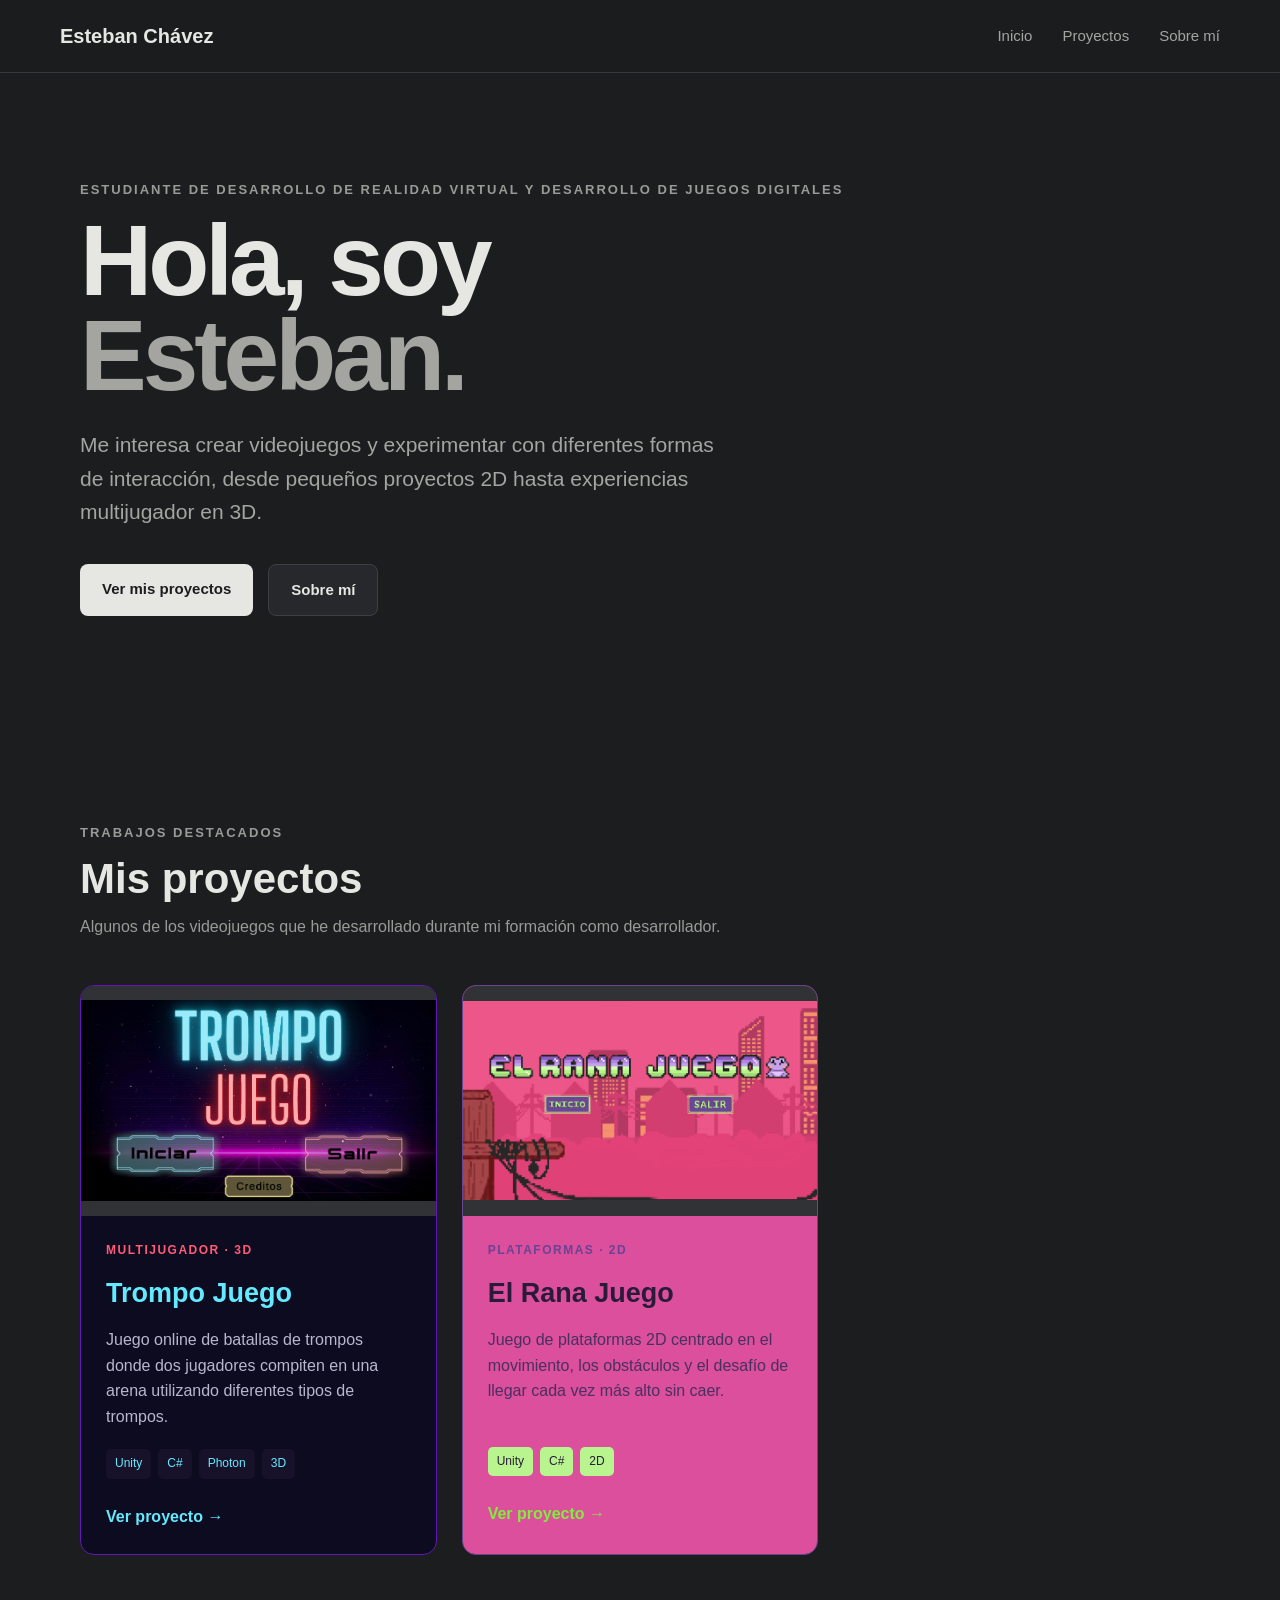
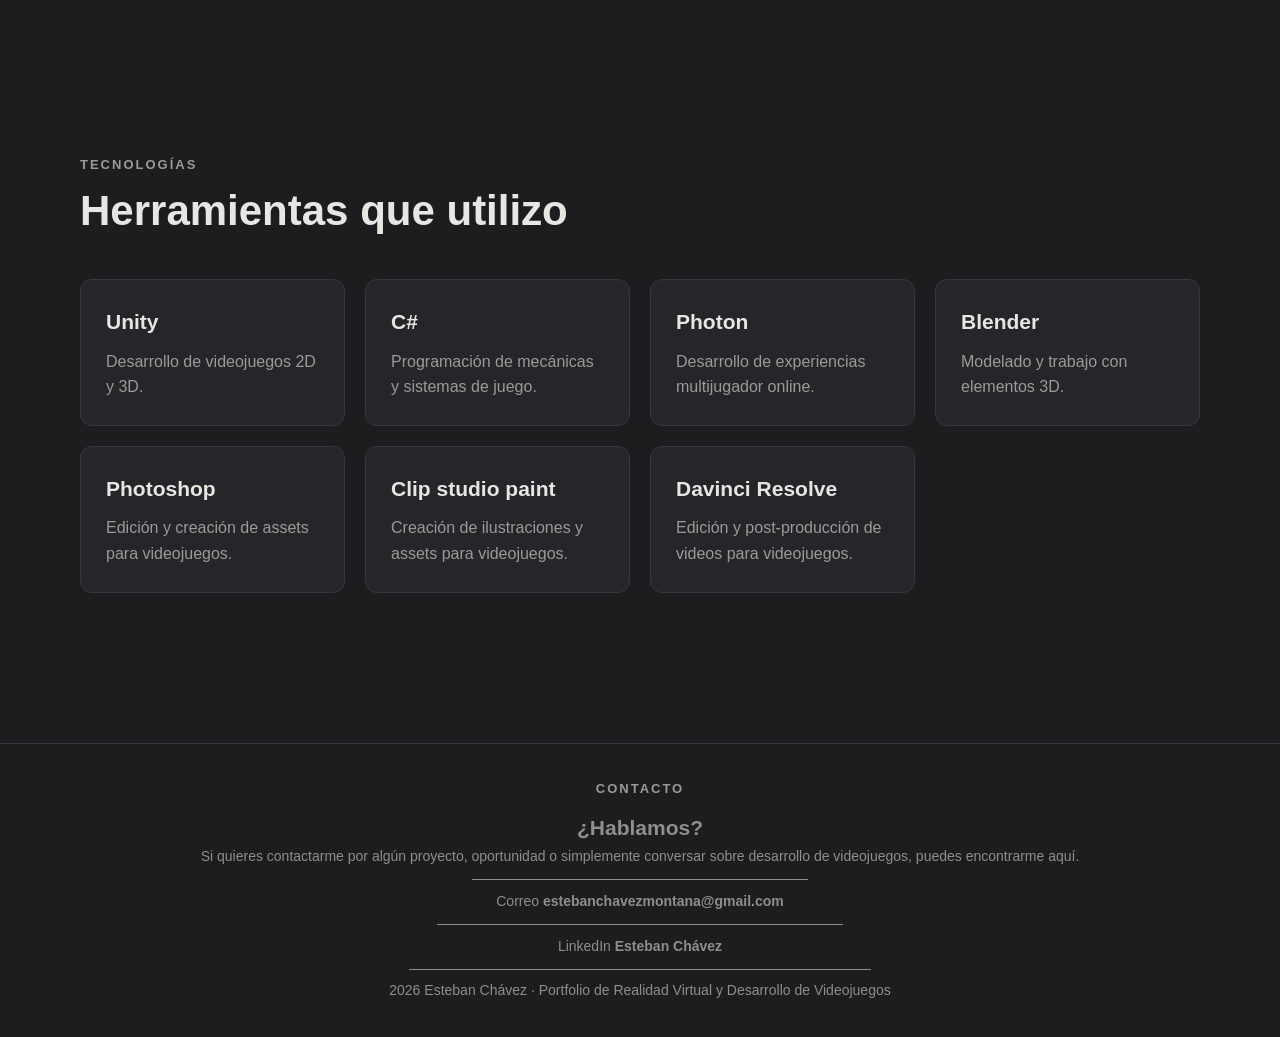
==== commit c0547d7b: "Cambio de t a T" ====
--- a/index.html
+++ b/index.html
@@ -89,7 +89,7 @@
 
     <div class="project-image">
         <img
-            src="imagenes/trompo/portada.png"
+            src="imagenes/Trompo/portada.png"
             alt="Pantalla principal de Trompo Juego"
         >
     </div>
@@ -303,4 +303,4 @@
     </footer>
 
 </body>
-</html>
+</html>
--- a/style.css
+++ b/style.css
@@ -1176,4 +1176,130 @@
     background: #03040c;
     color: #9fa5bd;
     border-top: 1px solid var(--trompo-purple);
+}
+
+/* ========================================
+   TARJETAS RANA
+======================================== */
+
+.rana-card {
+    background: #db4f9c;
+    border-color: #6b4393;
+    color: #2a1b3a;
+}
+
+.rana-card .rana-image {
+    background: linear-gradient(
+        135deg,
+        #e95588 0%,
+        #d982b0 55%,
+        #b8f58f 100%
+    );
+}
+
+.rana-card .project-type {
+    color: #6b4393;
+}
+
+.rana-card h2,
+.rana-card h3 {
+    color: #2a1b3a;
+}
+
+.rana-card .project-content > p:not(.project-type),
+.rana-card .project-detail-content p:not(.project-type) {
+    color: #49305f;
+}
+
+.rana-card .project-image span,
+.rana-card .project-detail-image span {
+    color: #2a1b3a;
+}
+
+.rana-card .tags span {
+    background: #b8f58f;
+    color: #2a1b3a;
+    border-color: #6b4393;
+}
+
+.rana-card .project-link {
+    color: #83ec3d;
+}
+
+.rana-card .project-link:hover {
+    color: #307700;
+}
+
+.rana-card .project-button {
+    background: #b8f58f;
+    color: #2a1b3a;
+    border-color: #6b4393;
+}
+
+.rana-card .project-button:hover {
+    background: #d4ffb6;
+}
+
+
+/* ========================================
+   TARJETAS TROMPO
+======================================== */
+
+.trompo-card {
+    background: #0d0b20;
+    border-color: #6417b8;
+    color: #f3f7ff;
+}
+
+.trompo-card .trompo-image {
+    background: linear-gradient(
+        135deg,
+        #050611 0%,
+        #10142c 50%,
+        #241044 100%
+    );
+}
+
+.trompo-card .project-type {
+    color: #ff5b78;
+}
+
+.trompo-card h2,
+.trompo-card h3 {
+    color: #64eaff;
+}
+
+.trompo-card .project-content > p:not(.project-type),
+.trompo-card .project-detail-content p:not(.project-type) {
+    color: #b8b7ce;
+}
+
+.trompo-card .project-image span,
+.trompo-card .project-detail-image span {
+    color: #64eaff;
+}
+
+.trompo-card .tags span {
+    background: #17112a;
+    color: #64eaff;
+    border-color: #6417b8;
+}
+
+.trompo-card .project-link {
+    color: #64eaff;
+}
+
+.trompo-card .project-link:hover {
+    color: #ff5b78;
+}
+
+.trompo-card .project-button {
+    background: #10142c;
+    color: #64eaff;
+    border-color: #64eaff;
+}
+
+.trompo-card .project-button:hover {
+    background: #6417b8;
+    color: #f3f7ff;
 }
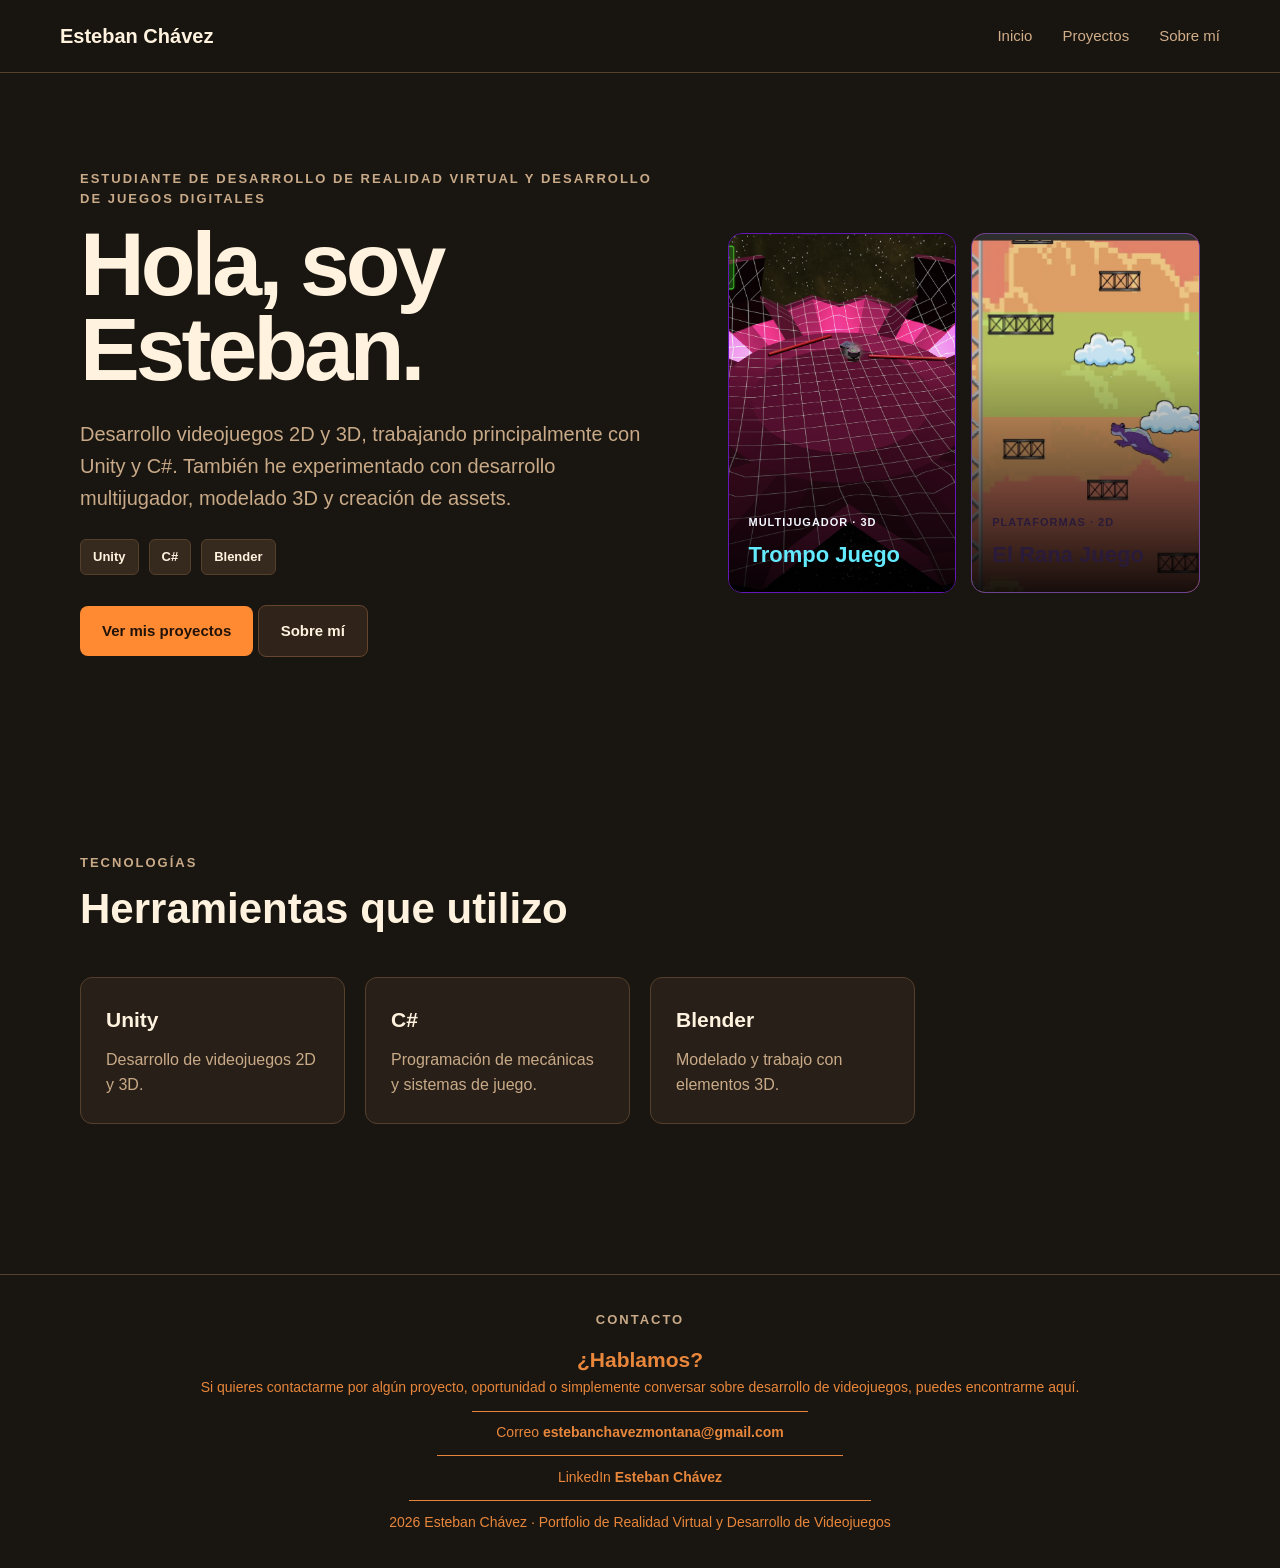
==== commit d99f92c5: "arreglos" ====
--- a/index.html
+++ b/index.html
@@ -34,147 +34,95 @@
 
     <section class="hero">
 
-        <div class="hero-text">
-
-            <p class="eyebrow">ESTUDIANTE DE DESARROLLO DE REALIDAD VIRTUAL Y DESARROLLO DE JUEGOS DIGITALES</p>
-
-            <h1>
-                Hola, soy <span>Esteban.</span>
-            </h1>
-
-            <p class="hero-description">
-                Me interesa crear videojuegos y experimentar con diferentes
-                formas de interacción, desde pequeños proyectos 2D hasta
-                experiencias multijugador en 3D.
-            </p>
-
-            <div class="hero-buttons">
-                <a href="proyectos.html" class="button primary">
-                    Ver mis proyectos
-                </a>
-
-                <a href="sobre-mi.html" class="button secondary">
-                    Sobre mí
-                </a>
-            </div>
-
-        </div>
-
-    </section>
-
-
-    <!-- PROYECTOS -->
-
-    <section class="projects-section">
-
-        <div class="section-heading">
-
-            <p class="eyebrow">TRABAJOS DESTACADOS</p>
-
-            <h2>Mis proyectos</h2>
-
-            <p>
-                Algunos de los videojuegos que he desarrollado durante
-                mi formación como desarrollador.
-            </p>
-
-        </div>
-
-
-        <div class="projects-grid">
-
-            <!-- TROMPO -->
-
-            <article class="project-card trompo-card">
-
-    <div class="project-image">
-        <img
-            src="imagenes/Trompo/portada.png"
-            alt="Pantalla principal de Trompo Juego"
-        >
-    </div>
-
-    <div class="project-content">
-
-        <p class="project-type">
-            MULTIJUGADOR · 3D
+    <div class="hero-text">
+
+        <p class="eyebrow">
+            ESTUDIANTE DE DESARROLLO DE REALIDAD VIRTUAL Y DESARROLLO DE JUEGOS DIGITALES
         </p>
 
-        <h3>
-            Trompo Juego
-        </h3>
-
-        <p>
-            Juego online de batallas de trompos donde dos jugadores
-            compiten en una arena utilizando diferentes tipos de trompos.
+        <h1>
+            Hola, soy <span>Esteban.</span>
+        </h1>
+
+        <p class="hero-description">
+            Desarrollo videojuegos 2D y 3D, trabajando principalmente
+            con Unity y C#. También he experimentado con desarrollo
+            multijugador, modelado 3D y creación de assets.
         </p>
 
-        <div class="tags">
+
+        <!-- HERRAMIENTAS PRINCIPALES -->
+
+        <div class="hero-tools">
+
             <span>Unity</span>
             <span>C#</span>
-            <span>Photon</span>
-            <span>3D</span>
-        </div>
-
-        <a
-            href="trompo.html"
-            class="project-link"
-        >
-            Ver proyecto →
-        </a>
-
-    </div>
-
-</article>
-
-
-            <!-- EL RANA -->
-
-            <article class="project-card rana-card">
-
-    <div class="project-image">
-        <img
-            src="imagenes/el-rana/portada.png"
-            alt="Pantalla principal de El Rana Juego"
-        >
-    </div>
-
-    <div class="project-content">
-
-        <p class="project-type">
-            PLATAFORMAS · 2D
-        </p>
-
-        <h3>
-            El Rana Juego
-        </h3>
-
-        <p>
-            Juego de plataformas 2D centrado en el movimiento,
-            los obstáculos y el desafío de llegar cada vez más
-            alto sin caer.
-        </p>
-
-        <div class="tags">
-            <span>Unity</span>
-            <span>C#</span>
-            <span>2D</span>
-        </div>
-
-        <a
-            href="el-rana.html"
-            class="project-link"
-        >
-            Ver proyecto →
-        </a>
-
-    </div>
-
-</article>
-
-        </div>
-
-    </section>
+            <span>Blender</span>
+
+        </div>
+
+
+        <div class="hero-buttons">
+
+            <a href="proyectos.html" class="button primary">
+                Ver mis proyectos
+            </a>
+
+            <a href="sobre-mi.html" class="button secondary">
+                Sobre mí
+            </a>
+
+        </div>
+
+    </div>
+
+
+    <!-- PROYECTOS DESTACADOS -->
+
+    <div class="hero-projects">
+
+        <!-- TROMPO -->
+
+        <a href="trompo.html" class="hero-project trompo-card">
+
+            <img
+                src="imagenes/Trompo/captura2.png"
+                alt="Trompo Juego"
+            >
+
+            <div class="hero-project-info">
+
+                <span>MULTIJUGADOR · 3D</span>
+
+                <h3>Trompo Juego</h3>
+
+            </div>
+
+        </a>
+
+
+        <!-- EL RANA -->
+
+        <a href="el-rana.html" class="hero-project rana-card">
+
+            <img
+                src="imagenes/el-rana/captura2.jpg"
+                alt="El Rana Juego"
+            >
+
+            <div class="hero-project-info">
+
+                <span>PLATAFORMAS · 2D</span>
+
+                <h3>El Rana Juego</h3>
+
+            </div>
+
+        </a>
+
+    </div>
+
+</section>
 
 
     <!-- HABILIDADES -->
@@ -201,17 +149,17 @@
                 <h3>C#</h3>
                 <p>Programación de mecánicas y sistemas de juego.</p>
             </div>
-
-            <div class="skill">
-                <h3>Photon</h3>
+<!--
+            <div class="skill">
+            <h3>Photon</h3>
                 <p>Desarrollo de experiencias multijugador online.</p>
             </div>
-
+-->
             <div class="skill">
                 <h3>Blender</h3>
                 <p>Modelado y trabajo con elementos 3D.</p>
             </div>
-
+<!--
             <div class="skill">
                 <h3>Photoshop</h3>
                 <p>Edición y creación de assets para videojuegos.</p>
@@ -226,7 +174,7 @@
                 <h3>Davinci Resolve</h3>
                 <p>Edición y post-producción de videos para videojuegos.</p>
             </div>
-
+-->
         </div>
 
     </section>
@@ -254,7 +202,7 @@
         <!-- CORREO -->
 
         <a
-            href="mailto:TU_CORREO@gmail.com"
+            href="mailto:estebanchavezmontana@gmail.com"
             class="contact-card"
         >
             <div class="contact-icon">
--- a/style.css
+++ b/style.css
@@ -1,1305 +1,2263 @@
 ﻿:root {
-    --bg: #1b1d1f;
-    --surface: #242629;
-    --text: #e6e6e2;
-    --muted: #9a9b97;
-    --border: #36383b;
-    --soft: #2d2f32;
+
+    --bg: #191510;
+
+    --surface: #282018;
+
+    --text: #fff3df;
+
+    --muted: #c9aa88;
+
+    --border: #55402c;
+
+    --soft: #36291e;
+
     --shadow: rgba(0, 0, 0, 0.28);
+
 }
 
 * {
+
     margin: 0;
+
     padding: 0;
+
     box-sizing: border-box;
+
 }
 
 html { scroll-behavior: smooth; }
 
 body {
+
     font-family: Arial, Helvetica, sans-serif;
+
     background: var(--bg);
+
     color: var(--text);
+
     line-height: 1.6;
+
 }
 
 a {
+
     color: inherit;
+
     text-decoration: none;
+
 }
 
 img {
+
     max-width: 100%;
+
     display: block;
+
 }
 
 main {
+
     max-width: 1200px;
+
     margin: 0 auto;
+
 }
 
 /* ========================================
+
    HEADER
+
 ======================================== */
 
 .header {
+
     position: sticky;
+
     top: 0;
+
     z-index: 100;
-    background: rgba(27, 29, 31, 0.94);
+
+    background: rgba(25, 21, 16, 0.94);
+
     border-bottom: 1px solid var(--border);
+
     backdrop-filter: blur(10px);
+
 }
 
 .navbar {
+
     max-width: 1200px;
+
     margin: 0 auto;
+
     padding: 20px;
+
     display: flex;
+
     align-items: center;
+
     justify-content: space-between;
+
 }
 
 .logo {
+
     font-size: 20px;
+
     font-weight: 700;
+
 }
 
 .nav-links {
+
     display: flex;
+
     gap: 30px;
+
     flex-wrap: wrap;
+
 }
 
 .nav-links a {
+
     font-size: 15px;
-    color: #a4a5a1;
+
+    color: #d1af8a;
+
     transition: color 0.2s ease;
+
 }
 
 .nav-links a:hover {
-    color: #f2f2ee;
+
+    color: #ff9b42;
+
 }
 
 /* ========================================
+
    ELEMENTOS REUTILIZABLES
+
 ======================================== */
 
 .eyebrow {
+
     margin-bottom: 12px;
+
     font-size: 13px;
+
     font-weight: 700;
+
     letter-spacing: 2px;
+
     color: var(--muted);
+
 }
 
 .section-heading,
+
 .about-section-title,
+
 .project-info-title {
+
     max-width: 700px;
+
 }
 
 .section-heading { margin-bottom: 45px; }
+
 .about-section-title { margin-bottom: 40px; }
 
 .section-heading h2,
+
 .about-section-title h2,
+
 .project-info-title h2 {
+
     font-size: 42px;
+
     line-height: 1.1;
+
 }
 
 .section-heading h2 { margin-bottom: 12px; }
+
 .section-heading > p:last-child { color: var(--muted); }
 
 .button {
+
     display: inline-block;
+
     padding: 13px 22px;
+
     border-radius: 8px;
+
     font-size: 15px;
+
     font-weight: 700;
+
     transition: transform 0.2s ease, background 0.2s ease;
+
 }
 
 .button:hover {
+
     transform: translateY(-3px);
+
 }
 
 .button.primary {
-    background: var(--text);
-    color: #1b1d1f;
+
+    background: #ff8a32;
+
+    color: #211309;
+
 }
 
 .button.primary:hover {
-    background: #cfcfca;
+
+    background: #ffb24d;
+
 }
 
 .button.secondary {
-    background: #26282b;
-    border: 1px solid #3d4043;
+
+    background: #302319;
+
+    border: 1px solid #65452d;
+
 }
 
 .button.secondary:hover {
+
     background: var(--soft);
+
 }
 
 .tags {
+
     display: flex;
+
     flex-wrap: wrap;
+
     gap: 7px;
+
     margin-bottom: 25px;
+
 }
 
 .tags span {
+
     padding: 5px 9px;
+
     background: var(--soft);
+
     border-radius: 5px;
+
     font-size: 12px;
-    color: #a4a5a1;
+
+    color: #d1af8a;
+
 }
 
 /* ========================================
+
    INDEX
+
 ======================================== */
 
 .hero {
-    min-height: 650px;
-    padding: 100px 40px;
-    display: flex;
+    min-height: 680px;
+    padding: 80px 40px;
+
+    display: grid;
+    grid-template-columns: minmax(0, 1.1fr) minmax(350px, 0.9fr);
+
+    gap: 70px;
     align-items: center;
 }
 
+
 .hero-text {
-    max-width: 800px;
-}
+    max-width: 720px;
+}
+
 
 .hero h1 {
     margin-bottom: 25px;
-    font-size: clamp(55px, 8vw, 100px);
+    font-size: clamp(55px, 7vw, 95px);
     line-height: 0.95;
     letter-spacing: -4px;
 }
 
-.hero h1 span { color: #a4a5a1; }
 
 .hero-description {
-    max-width: 650px;
-    margin-bottom: 35px;
-    font-size: 21px;
-    color: #a4a5a1;
-}
-
-.hero-buttons {
-    display: flex;
-    gap: 15px;
-    flex-wrap: wrap;
-}
-
-.projects-section,
-.skills-section {
-    padding: 100px 40px;
-}
-
-.projects-grid {
-    display: grid;
-    grid-template-columns: repeat(3, minmax(0, 1fr));
-    gap: 25px;
-}
-
-.project-card {
-    overflow: hidden;
-    background: var(--surface);
-    border: 1px solid var(--border);
-    border-radius: 14px;
-    transition: transform 0.25s ease, box-shadow 0.25s ease;
-}
-
-.project-card:hover {
-    transform: translateY(-8px);
-    box-shadow: 0 15px 35px rgba(0, 0, 0, 0.28);
-}
-
-.project-image {
-    height: 230px;
-    display: flex;
-    align-items: center;
-    justify-content: center;
-    background: #303236;
-    font-size: 25px;
-    font-weight: 700;
-}
-
-.click-clash-image { background: #2f3134; }
-.trompo-image { background: #292b2e; }
-.rana-image { background: #34363a; }
-
-.project-image span,
-.project-detail-image span {
-    color: #c9cac6;
-}
-
-.project-content {
-    padding: 25px;
-}
-
-.project-type {
-    margin-bottom: 12px;
-    font-size: 12px;
-    font-weight: 700;
-    letter-spacing: 1.5px;
-    color: #8d8f8b;
-}
-
-.project-content h3 {
-    margin-bottom: 12px;
-    font-size: 27px;
-}
-
-.project-content > p:not(.project-type) {
-    min-height: 100px;
-    margin-bottom: 20px;
-    color: var(--muted);
-}
-
-.project-link {
-    font-weight: 700;
-    transition: color 0.2s ease;
-}
-
-.project-link:hover {
-    color: var(--muted);
-}
-
-.skills-grid {
-    display: grid;
-    grid-template-columns: repeat(4, minmax(0, 1fr));
-    gap: 20px;
-}
-
-.skill {
-    padding: 25px;
-    background: var(--surface);
-    border: 1px solid var(--border);
-    border-radius: 12px;
-}
-
-.skill h3 {
-    margin-bottom: 10px;
-    font-size: 21px;
-}
-
-.skill p {
-    color: var(--muted);
-}
-
-/* ========================================
-   PAGINA PROYECTOS
-======================================== */
-
-.page-header {
-    padding: 100px 40px 70px;
-}
-
-.page-header h1 {
-    margin-bottom: 20px;
-    font-size: clamp(55px, 8vw, 90px);
-    line-height: 0.95;
-    letter-spacing: -3px;
-}
-
-.page-header > p:last-child {
-    max-width: 700px;
-    font-size: 20px;
-    color: var(--muted);
-}
-
-.projects-list {
-    display: flex;
-    flex-direction: column;
-    gap: 50px;
-    padding: 0 40px 80px;
-}
-
-.project-detail {
-    display: grid;
-    grid-template-columns: 42% 58%;
-    min-height: 450px;
-    overflow: hidden;
-    background: var(--surface);
-    border: 1px solid var(--border);
-    border-radius: 16px;
-    box-shadow: 0 5px 15px rgba(0, 0, 0, 0.20);
-    transition: transform 0.25s ease, box-shadow 0.25s ease;
-}
-
-.project-detail:hover {
-    transform: translateY(-5px);
-    box-shadow: 0 15px 35px var(--shadow);
-}
-
-.project-detail-image {
-    min-height: 450px;
-    padding: 30px;
-    display: flex;
-    align-items: center;
-    justify-content: center;
-    font-size: 32px;
-    font-weight: 700;
-}
-
-.project-detail-content {
-    padding: 50px;
-    display: flex;
-    flex-direction: column;
-    justify-content: space-between;
-}
-
-.project-detail-content h2 {
-    margin-bottom: 18px;
-    font-size: 42px;
-    line-height: 1.05;
-}
-
-.project-detail-content p:not(.project-type) {
-    max-width: 650px;
-    margin-bottom: 18px;
-    color: var(--muted);
-    font-size: 17px;
-}
-
-.project-detail-content .tags {
-    margin-top: 25px;
-    margin-bottom: 0;
-}
-
-.project-button {
-    align-self: flex-start;
-    margin-top: 35px;
-    padding: 14px 24px;
-}
-
-/* ========================================
-   SOBRE MI
-======================================== */
-
-.about-hero {
-    min-height: 560px;
-    padding: 90px 40px;
-    display: grid;
-    grid-template-columns: 260px 1fr;
-    gap: 60px;
-    align-items: center;
-}
-
-.about-photo {
-    display: flex;
-    justify-content: center;
-}
-
-.about-photo img {
-    width: 250px;
-    height: 310px;
-    object-fit: cover;
-    border-radius: 16px;
-    border: 1px solid var(--border);
-    box-shadow: 0 10px 25px var(--shadow);
-}
-
-.about-intro {
-    max-width: 720px;
-}
-
-.about-intro h1 {
-    margin-bottom: 30px;
-    font-size: clamp(55px, 7vw, 85px);
-    line-height: 0.95;
-    letter-spacing: -3px;
-}
-
-.about-intro p {
-    margin-bottom: 18px;
-    font-size: 18px;
-    color: var(--muted);
-}
-
-.about-intro .about-main-text {
-    font-size: 23px;
-    color: #c9cac6;
-}
-
-.about-section { padding: 80px 40px; }
-
-.about-info-card,
-.about-skill-card {
-    background: var(--surface);
-    border: 1px solid var(--border);
-    border-radius: 14px;
-}
-
-.about-info-card {
-    padding: 40px;
-}
-
-.about-info-card h3 {
-    margin-bottom: 20px;
-    font-size: 27px;
-}
-
-.about-info-card p {
-    max-width: 800px;
-    margin-bottom: 14px;
-    color: var(--muted);
-    font-size: 17px;
-}
-
-.about-skills-grid {
-    display: grid;
-    grid-template-columns: repeat(2, minmax(0, 1fr));
-    gap: 20px;
-}
-
-.about-skill-card {
-    padding: 30px;
-    transition: transform 0.2s ease, box-shadow 0.2s ease;
-}
-
-.about-skill-card:hover {
-    transform: translateY(-5px);
-    box-shadow: 0 12px 25px rgba(0, 0, 0, 0.24);
-}
-
-.about-skill-card h3 {
-    margin-bottom: 10px;
-    font-size: 23px;
-}
-
-.about-skill-card p,
-.interest-item p {
-    color: var(--muted);
-}
-
-.interests-section { padding-bottom: 120px; }
-
-.interests-list {
-    border-top: 1px solid var(--border);
-}
-
-.interest-item {
-    display: grid;
-    grid-template-columns: 80px 1fr;
-    gap: 30px;
-    padding: 30px 0;
-    border-bottom: 1px solid var(--border);
-}
-
-.interest-item > span {
-    font-size: 14px;
-    font-weight: 700;
-    color: #7f817d;
-}
-
-.interest-item h3 {
-    margin-bottom: 8px;
-    font-size: 24px;
-}
-
-.interest-item p {
-    max-width: 700px;
-}
-
-/* ========================================
-   PAGINA INDIVIDUAL DE PROYECTO
-======================================== */
-
-.project-page-hero {
-    padding: 80px 40px;
-    display: grid;
-    grid-template-columns: minmax(0, 1.2fr) minmax(300px, 0.8fr);
-    gap: 45px;
-    align-items: center;
-}
-
-.project-page-intro h1 {
-    margin-bottom: 25px;
-    font-size: clamp(55px, 8vw, 90px);
-    line-height: 0.95;
-    letter-spacing: -3px;
-}
-
-.project-page-description {
-    max-width: 650px;
+    max-width: 620px;
     margin-bottom: 25px;
     font-size: 20px;
     color: var(--muted);
 }
 
-.project-page-cover {
+
+/* ========================================
+   HERRAMIENTAS DEL HERO
+======================================== */
+
+.hero-tools {
     display: flex;
-    justify-content: center;
-    align-items: center;
-}
-
-.project-page-cover img,
-.project-cover-image {
-    width: min(100%, 380px);
-    height: 220px;
-    display: block;
-    object-fit: contain;
-    border-radius: 14px;
-}
-
-.project-cover-placeholder {
-    width: min(100%, 380px);
-    min-height: 220px;
-    display: flex;
-    align-items: center;
-    justify-content: center;
-    background: #34363a;
-    border: 1px solid #3b3e41;
-    border-radius: 14px;
-    font-size: 28px;
+    flex-wrap: wrap;
+    gap: 10px;
+
+    margin-bottom: 30px;
+}
+
+
+.hero-tools span {
+    padding: 7px 12px;
+
+    background: var(--soft);
+    border: 1px solid var(--border);
+    border-radius: 6px;
+
+    font-size: 13px;
     font-weight: 700;
 }
 
-.project-info-section {
-    padding: 75px 40px;
+
+/* ========================================
+   PROYECTOS DEL HERO
+======================================== */
+
+.hero-projects {
     display: grid;
-    grid-template-columns: minmax(280px, 0.8fr) minmax(0, 1.2fr);
-    gap: 55px;
-    align-items: start;
-}
-
-.project-info-text p {
-    margin-bottom: 20px;
-    font-size: 18px;
-    color: var(--muted);
-}
-
-.project-gameplay-media {
-    margin-top: 25px;
-    display: flex;
-    justify-content: flex-start;
-}
-
-.project-gameplay-media img {
-    width: min(100%, 300px);
-    height: 175px;
-    display: block;
-    object-fit: contain;
-    border-radius: 12px;
-}
-
-.project-role-section,
-.project-mechanics-section,
-.project-gallery-section {
-    padding: 80px 40px;
-}
-
-.project-role-header { margin-bottom: 30px; }
-
-.role-grid {
-    display: grid;
-    grid-template-columns: repeat(3, minmax(0, 1fr));
-    gap: 20px;
-}
-
-.role-card {
-    padding: 30px;
-    background: var(--surface);
+    grid-template-columns: 1fr 1fr;
+    gap: 15px;
+
+    align-items: stretch;
+}
+
+
+.hero-project {
+    position: relative;
+
+    min-width: 0;
+    min-height: 360px;
+
+    overflow: hidden;
+
     border: 1px solid var(--border);
     border-radius: 14px;
+
+    transition:
+        transform 0.25s ease,
+        box-shadow 0.25s ease;
+}
+
+
+.hero-project:hover {
+    transform: translateY(-6px);
+
+    box-shadow:
+        0 15px 30px rgba(0, 0, 0, 0.30);
+}
+
+
+.hero-project img {
+    width: 100%;
+    height: 100%;
+
+    position: absolute;
+    inset: 0;
+
+    object-fit: cover;
+}
+
+
+.hero-project::after {
+    content: "";
+
+    position: absolute;
+    inset: 0;
+
+    background:
+        linear-gradient(
+            to top,
+            rgba(0, 0, 0, 0.9),
+            rgba(0, 0, 0, 0.05) 65%
+        );
+}
+
+
+.hero-project-info {
+    position: absolute;
+
+    left: 20px;
+    right: 20px;
+    bottom: 20px;
+
+    z-index: 2;
+}
+
+
+.hero-project-info span {
+    display: block;
+
+    margin-bottom: 5px;
+
+    font-size: 11px;
+    font-weight: 700;
+    letter-spacing: 1px;
+}
+
+
+.hero-project-info h3 {
+    font-size: 22px;
+}
+
+.projects-section,
+
+.skills-section {
+
+    padding: 100px 40px;
+
+}
+
+.projects-grid {
+
+    display: grid;
+
+    grid-template-columns: repeat(3, minmax(0, 1fr));
+
+    gap: 25px;
+
+}
+
+.project-card {
+
+    overflow: hidden;
+
+    background: var(--surface);
+
+    border: 1px solid var(--border);
+
+    border-radius: 14px;
+
+    transition: transform 0.25s ease, box-shadow 0.25s ease;
+
+}
+
+.project-card:hover {
+
+    transform: translateY(-8px);
+
+    box-shadow: 0 15px 35px rgba(0, 0, 0, 0.28);
+
+}
+
+.project-image {
+
+    height: 230px;
+
+    display: flex;
+
+    align-items: center;
+
+    justify-content: center;
+
+    background: #3a291c;
+
+    font-size: 25px;
+
+    font-weight: 700;
+
+}
+
+.click-clash-image { background: #4a2c19; }
+
+.trompo-image { background: #292b2e; }
+
+.rana-image { background: #0054fd; }
+
+.project-image span,
+
+.project-detail-image span {
+
+    color: #f6d5b2;
+
+}
+
+.project-content {
+
+    padding: 25px;
+
+}
+
+.project-type {
+
+    margin-bottom: 12px;
+
+    font-size: 12px;
+
+    font-weight: 700;
+
+    letter-spacing: 1.5px;
+
+    color: #e8873c;
+
+}
+
+.project-content h3 {
+
+    margin-bottom: 12px;
+
+    font-size: 27px;
+
+}
+
+.project-content > p:not(.project-type) {
+
+    min-height: 100px;
+
+    margin-bottom: 20px;
+
+    color: var(--muted);
+
+}
+
+.project-link {
+
+    font-weight: 700;
+
+    transition: color 0.2s ease;
+
+}
+
+.project-link:hover {
+
+    color: var(--muted);
+
+}
+
+.skills-grid {
+
+    display: grid;
+
+    grid-template-columns: repeat(4, minmax(0, 1fr));
+
+    gap: 20px;
+
+}
+
+.skill {
+
+    padding: 25px;
+
+    background: var(--surface);
+
+    border: 1px solid var(--border);
+
+    border-radius: 12px;
+
+}
+
+.skill h3 {
+
+    margin-bottom: 10px;
+
+    font-size: 21px;
+
+}
+
+.skill p {
+
+    color: var(--muted);
+
+}
+
+/* ========================================
+
+   PAGINA PROYECTOS
+
+======================================== */
+
+.page-header {
+
+    padding: 100px 40px 70px;
+
+}
+
+.page-header h1 {
+
+    margin-bottom: 20px;
+
+    font-size: clamp(55px, 8vw, 90px);
+
+    line-height: 0.95;
+
+    letter-spacing: -3px;
+
+}
+
+.page-header > p:last-child {
+
+    max-width: 700px;
+
+    font-size: 20px;
+
+    color: var(--muted);
+
+}
+
+.projects-list {
+
+    display: flex;
+
+    flex-direction: column;
+
+    gap: 50px;
+
+    padding: 0 40px 80px;
+
+}
+
+.project-detail {
+
+    display: grid;
+
+    grid-template-columns: 42% 58%;
+
+    min-height: 450px;
+
+    overflow: hidden;
+
+    background: var(--surface);
+
+    border: 1px solid var(--border);
+
+    border-radius: 16px;
+
+    box-shadow: 0 5px 15px rgba(0, 0, 0, 0.20);
+
+    transition: transform 0.25s ease, box-shadow 0.25s ease;
+
+}
+
+.project-detail:hover {
+
+    transform: translateY(-5px);
+
+    box-shadow: 0 15px 35px var(--shadow);
+
+}
+
+.project-detail-image {
+
+    min-height: 450px;
+
+    padding: 30px;
+
+    display: flex;
+
+    align-items: center;
+
+    justify-content: center;
+
+    font-size: 32px;
+
+    font-weight: 700;
+
+}
+
+.project-detail-content {
+
+    padding: 50px;
+
+    display: flex;
+
+    flex-direction: column;
+
+    justify-content: space-between;
+
+}
+
+.project-detail-content h2 {
+
+    margin-bottom: 18px;
+
+    font-size: 42px;
+
+    line-height: 1.05;
+
+}
+
+.project-detail-content p:not(.project-type) {
+
+    max-width: 650px;
+
+    margin-bottom: 18px;
+
+    color: var(--muted);
+
+    font-size: 17px;
+
+}
+
+.project-detail-content .tags {
+
+    margin-top: 25px;
+
+    margin-bottom: 0;
+
+}
+
+.project-button {
+
+    align-self: flex-start;
+
+    margin-top: 35px;
+
+    padding: 14px 24px;
+
+}
+
+/* ========================================
+
+   SOBRE MI
+
+======================================== */
+
+.about-hero {
+
+    min-height: 560px;
+
+    padding: 90px 40px;
+
+    display: grid;
+
+    grid-template-columns: 260px 1fr;
+
+    gap: 60px;
+
+    align-items: center;
+
+}
+
+.about-photo {
+
+    display: flex;
+
+    justify-content: center;
+
+}
+
+.about-photo img {
+
+    width: 250px;
+
+    height: 310px;
+
+    object-fit: cover;
+
+    border-radius: 16px;
+
+    border: 1px solid var(--border);
+
+    box-shadow: 0 10px 25px var(--shadow);
+
+}
+
+.about-intro {
+
+    max-width: 720px;
+
+}
+
+.about-intro h1 {
+
+    margin-bottom: 30px;
+
+    font-size: clamp(55px, 7vw, 85px);
+
+    line-height: 0.95;
+
+    letter-spacing: -3px;
+
+}
+
+.about-intro p {
+
+    margin-bottom: 18px;
+
+    font-size: 18px;
+
+    color: var(--muted);
+
+}
+
+.about-intro .about-main-text {
+
+    font-size: 23px;
+
+    color: #f6d5b2;
+
+}
+
+.about-section { padding: 80px 40px; }
+
+.about-info-card,
+
+.about-skill-card {
+
+    background: var(--surface);
+
+    border: 1px solid var(--border);
+
+    border-radius: 14px;
+
+}
+
+.about-info-card {
+
+    padding: 40px;
+
+}
+
+.about-info-card h3 {
+
+    margin-bottom: 20px;
+
+    font-size: 27px;
+
+}
+
+.about-info-card p {
+
+    max-width: 800px;
+
+    margin-bottom: 14px;
+
+    color: var(--muted);
+
+    font-size: 17px;
+
+}
+
+.about-skills-grid {
+
+    display: grid;
+
+    grid-template-columns: repeat(2, minmax(0, 1fr));
+
+    gap: 20px;
+
+}
+
+.about-skill-card {
+
+    padding: 30px;
+
     transition: transform 0.2s ease, box-shadow 0.2s ease;
+
+}
+
+.about-skill-card:hover {
+
+    transform: translateY(-5px);
+
+    box-shadow: 0 12px 25px rgba(0, 0, 0, 0.24);
+
+}
+
+.about-skill-card h3 {
+
+    margin-bottom: 10px;
+
+    font-size: 23px;
+
+}
+
+.about-skill-card p,
+
+.interest-item p {
+
+    color: var(--muted);
+
+}
+
+.interests-section { padding-bottom: 120px; }
+
+.interests-list {
+
+    border-top: 1px solid var(--border);
+
+}
+
+.interest-item {
+
+    display: grid;
+
+    grid-template-columns: 80px 1fr;
+
+    gap: 30px;
+
+    padding: 30px 0;
+
+    border-bottom: 1px solid var(--border);
+
+}
+
+.interest-item > span {
+
+    font-size: 14px;
+
+    font-weight: 700;
+
+    color: #ff9138;
+
+}
+
+.interest-item h3 {
+
+    margin-bottom: 8px;
+
+    font-size: 24px;
+
+}
+
+.interest-item p {
+
+    max-width: 700px;
+
+}
+
+/* ========================================
+
+   PAGINA INDIVIDUAL DE PROYECTO
+
+======================================== */
+
+.project-page-hero {
+
+    padding: 80px 40px;
+
+    display: grid;
+
+    grid-template-columns: minmax(0, 1.2fr) minmax(300px, 0.8fr);
+
+    gap: 45px;
+
+    align-items: center;
+
+}
+
+.project-page-intro h1 {
+
+    margin-bottom: 25px;
+
+    font-size: clamp(55px, 8vw, 90px);
+
+    line-height: 0.95;
+
+    letter-spacing: -3px;
+
+}
+
+.project-page-description {
+
+    max-width: 650px;
+
+    margin-bottom: 25px;
+
+    font-size: 20px;
+
+    color: var(--muted);
+
+}
+
+.project-page-cover {
+
+    display: flex;
+
+    justify-content: center;
+
+    align-items: center;
+
+}
+
+.project-page-cover img,
+
+.project-cover-image {
+
+    width: min(100%, 380px);
+
+    height: 220px;
+
+    display: block;
+
+    object-fit: contain;
+
+    border-radius: 14px;
+
+}
+
+.project-cover-placeholder {
+
+    width: min(100%, 380px);
+
+    min-height: 220px;
+
+    display: flex;
+
+    align-items: center;
+
+    justify-content: center;
+
+    background: #34363a;
+
+    border: 1px solid #65452d;
+
+    border-radius: 14px;
+
+    font-size: 28px;
+
+    font-weight: 700;
+
+}
+
+.project-info-section {
+
+    padding: 75px 40px;
+
+    display: grid;
+
+    grid-template-columns: minmax(280px, 0.8fr) minmax(0, 1.2fr);
+
+    gap: 55px;
+
+    align-items: start;
+
+}
+
+.project-info-text p {
+
+    margin-bottom: 20px;
+
+    font-size: 18px;
+
+    color: var(--muted);
+
+}
+
+.project-gameplay-media {
+
+    margin-top: 25px;
+
+    display: flex;
+
+    justify-content: flex-start;
+
+}
+
+.project-gameplay-media img {
+
+    width: min(100%, 300px);
+
+    height: 175px;
+
+    display: block;
+
+    object-fit: contain;
+
+    border-radius: 12px;
+
+}
+
+.project-role-section,
+
+.project-mechanics-section,
+
+.project-gallery-section {
+
+    padding: 80px 40px;
+
+}
+
+.project-role-header { margin-bottom: 30px; }
+
+.role-grid {
+
+    display: grid;
+
+    grid-template-columns: repeat(3, minmax(0, 1fr));
+
+    gap: 20px;
+
+}
+
+.role-card {
+
+    padding: 30px;
+
+    background: var(--surface);
+
+    border: 1px solid var(--border);
+
+    border-radius: 14px;
+
+    transition: transform 0.2s ease, box-shadow 0.2s ease;
+
 }
 
 .role-card:hover {
+
     transform: translateY(-5px);
+
     box-shadow: 0 12px 25px rgba(0, 0, 0, 0.24);
+
 }
 
 .role-number {
+
     display: block;
+
     margin-bottom: 35px;
+
     font-size: 13px;
+
     font-weight: 700;
-    color: #7f817d;
+
+    color: #ff9138;
+
 }
 
 .role-card h3 {
+
     margin-bottom: 12px;
+
     font-size: 24px;
+
 }
 
 .role-card p {
+
     color: var(--muted);
+
 }
 
 .mechanics-list {
+
     margin-top: 40px;
+
     border-top: 1px solid var(--border);
+
 }
 
 .mechanic-item {
+
     display: grid;
+
     grid-template-columns: 260px 1fr;
+
     gap: 40px;
+
     padding: 25px 0;
+
     border-bottom: 1px solid var(--border);
+
 }
 
 .mechanic-item h3 {
+
     font-size: 22px;
+
 }
 
 .mechanic-item p {
+
     max-width: 700px;
+
     color: var(--muted);
+
 }
 
 .project-gallery {
+
     margin-top: 35px;
+
     display: grid;
+
     grid-template-columns: repeat(3, minmax(0, 1fr));
+
     gap: 18px;
+
 }
 
 .project-gallery img,
+
 .gallery-image {
+
     width: 100%;
+
     height: 155px;
+
     display: block;
+
     object-fit: cover;
+
     border-radius: 10px;
+
     transition: transform 0.2s ease, box-shadow 0.2s ease;
+
 }
 
 .project-gallery img:hover,
+
 .gallery-image:hover {
+
     transform: translateY(-4px);
+
 }
 
 .gallery-placeholder {
+
     min-height: 155px;
+
     display: flex;
+
     align-items: center;
+
     justify-content: center;
-    background: #303236;
+
+    background: #3a291c;
+
     border-radius: 10px;
-    color: #a4a5a1;
+
+    color: #d1af8a;
+
 }
 
 .project-back-section {
+
     padding: 30px 40px 90px;
+
 }
 
 /* ========================================
+
    TEMA EL RANA
+
 ======================================== */
 
 body.rana-page {
+
     --rana-pink: #e95588;
+
     --rana-dark-pink: #d13d70;
+
     --rana-deep-pink: #b13861;
+
     --rana-green: #b8f58f;
+
     --rana-purple: #6b4393;
+
     --rana-dark-purple: #2a1b3a;
+
     --rana-light: #fff4f8;
+
     background: var(--rana-pink);
+
     color: var(--rana-dark-purple);
+
 }
 
 body.rana-page .header {
+
     background: var(--rana-dark-pink);
+
     border-bottom: 4px solid var(--rana-deep-pink);
+
     backdrop-filter: none;
+
 }
 
 body.rana-page .logo {
+
     color: var(--rana-green);
+
     text-shadow: 2px 2px 0 var(--rana-purple);
+
 }
 
 body.rana-page .nav-links a {
+
     color: white;
+
     font-weight: 700;
+
 }
 
 body.rana-page .nav-links a:hover {
+
     color: var(--rana-green);
+
 }
 
 body.rana-page .project-page-hero,
+
 body.rana-page .project-role-section,
+
 body.rana-page .project-gallery-section {
+
     background: var(--rana-pink);
+
 }
 
 body.rana-page .eyebrow {
+
     color: var(--rana-dark-purple);
+
 }
 
 body.rana-page .project-page-intro h1 {
+
     color: var(--rana-green);
+
     text-shadow: 3px 3px 0 var(--rana-purple);
+
 }
 
 body.rana-page .project-page-description {
+
     color: var(--rana-dark-purple);
+
 }
 
 body.rana-page .tags span {
+
     background: var(--rana-purple);
+
     color: white;
+
     border: 2px solid var(--rana-dark-purple);
+
 }
 
 body.rana-page .project-page-cover img,
+
 body.rana-page .project-cover-image,
+
 body.rana-page .project-cover-placeholder,
+
 body.rana-page .project-gameplay-media img,
+
 body.rana-page .project-gallery img,
+
 body.rana-page .gallery-image {
+
     border: 3px solid var(--rana-purple);
+
     box-shadow: 6px 6px 0 var(--rana-deep-pink);
+
 }
 
 body.rana-page .project-cover-placeholder {
+
     background: var(--rana-dark-pink);
+
     color: var(--rana-green);
+
 }
 
 body.rana-page .project-info-section,
+
 body.rana-page .project-mechanics-section {
+
     background: var(--rana-dark-pink);
+
     color: white;
+
 }
 
 body.rana-page .project-info-section .eyebrow,
+
 body.rana-page .project-mechanics-section .eyebrow,
+
 body.rana-page .mechanic-item h3 {
+
     color: var(--rana-green);
+
 }
 
 body.rana-page .project-info-title h2,
+
 body.rana-page .project-mechanics-section h2 {
+
     color: white;
+
 }
 
 body.rana-page .project-info-text p,
+
 body.rana-page .mechanic-item p {
+
     color: var(--rana-light);
+
 }
 
 body.rana-page .role-card {
+
     background: var(--rana-dark-pink);
+
     color: white;
+
     border: 3px solid var(--rana-purple);
+
     box-shadow: 5px 5px 0 var(--rana-deep-pink);
+
 }
 
 body.rana-page .role-card:hover {
+
     border-color: var(--rana-green);
+
 }
 
 body.rana-page .role-number {
+
     color: var(--rana-green);
+
 }
 
 body.rana-page .role-card p {
+
     color: var(--rana-light);
+
 }
 
 body.rana-page .mechanics-list,
+
 body.rana-page .mechanic-item {
+
     border-color: var(--rana-purple);
+
 }
 
 body.rana-page .button.secondary {
+
     background: var(--rana-green);
+
     color: var(--rana-dark-purple);
+
     border: 3px solid var(--rana-purple);
+
     box-shadow: 4px 4px 0 var(--rana-dark-purple);
+
 }
 
 body.rana-page .button.secondary:hover {
+
     background: #d4ffb6;
+
 }
 
 body.rana-page .footer {
+
     margin-top: 0;
+
     background: var(--rana-deep-pink);
+
     color: white;
+
     border-top: 4px solid var(--rana-purple);
+
 }
 
 /* ========================================
+
    FOOTER
+
 ======================================== */
 
 .footer {
+
     margin-top: 50px;
+
     padding: 35px 20px;
+
     border-top: 1px solid var(--border);
+
     text-align: center;
-    color: #8d8f8b;
+
+    color: #e8873c;
+
     font-size: 14px;
+
 }
 
 /* ========================================
+
    RESPONSIVE
+
 ======================================== */
 
 @media (max-width: 900px) {
+
     .projects-grid { grid-template-columns: 1fr; }
+
     .skills-grid { grid-template-columns: repeat(2, minmax(0, 1fr)); }
+
     .project-detail,
+
     .project-page-hero,
+
     .project-info-section {
+
         grid-template-columns: 1fr;
+
     }
 
     .projects-list {
+
         gap: 35px;
+
         padding: 0 25px 60px;
+
     }
 
     .project-detail-image { min-height: 300px; }
+
     .project-detail-content {
+
         min-height: 400px;
+
         padding: 40px;
+
     }
 
     .about-hero {
+
         grid-template-columns: 230px 1fr;
+
         gap: 45px;
+
         padding: 80px 30px;
+
     }
 
     .project-page-hero {
+
         gap: 35px;
+
         padding: 70px 30px;
+
     }
 
     .project-info-section {
+
         gap: 35px;
+
         padding: 65px 30px;
+
     }
 
     .project-page-cover { justify-content: flex-start; }
+
     .role-grid { grid-template-columns: 1fr; }
+
     .project-gallery img,
+
     .gallery-image { height: 180px; }
+
+}
+
+@media (max-width: 900px) {
+
+    .hero {
+        grid-template-columns: 1fr;
+        gap: 45px;
+    }
+
+    .hero-projects {
+        max-width: 650px;
+    }
+
+}
+@media (max-width: 600px) {
+
+    .hero-projects {
+        grid-template-columns: 1fr;
+    }
+
+    .hero-project {
+        min-height: 260px;
+    }
+
 }
 
 @media (max-width: 700px) {
+
     .about-hero {
+
         grid-template-columns: 1fr;
+
         padding: 60px 25px;
+
         gap: 40px;
+
     }
 
     .about-skills-grid { grid-template-columns: 1fr; }
+
     .about-section { padding: 60px 25px; }
+
     .interest-item { grid-template-columns: 50px 1fr; }
+
 }
 
 @media (max-width: 600px) {
+
     .navbar {
+
         flex-direction: column;
+
         gap: 15px;
+
     }
 
     .nav-links {
+
         gap: 15px;
+
         justify-content: center;
+
     }
 
     .hero {
+
         min-height: 550px;
+
         padding: 70px 25px;
+
     }
 
     .hero h1 {
+
         font-size: 60px;
+
         letter-spacing: -2px;
+
     }
 
     .hero-description { font-size: 18px; }
 
     .hero-buttons {
+
         flex-direction: column;
+
         align-items: flex-start;
+
     }
 
     .projects-section,
+
     .skills-section,
+
     .project-role-section,
+
     .project-mechanics-section,
+
     .project-gallery-section {
+
         padding: 60px 25px;
+
     }
 
     .skills-grid,
+
     .project-gallery {
+
         grid-template-columns: 1fr;
+
     }
 
     .page-header { padding: 70px 25px 50px; }
+
     .page-header h1 { font-size: 55px; }
+
     .projects-list { padding: 0 20px 50px; }
+
     .project-detail-image {
+
         min-height: 230px;
+
         font-size: 25px;
+
     }
 
     .project-detail-content {
+
         min-height: 420px;
+
         padding: 30px;
+
     }
 
     .project-detail-content h2 { font-size: 35px; }
+
     .project-page-hero { padding: 55px 25px; }
+
     .project-page-cover img,
+
     .project-cover-image {
+
         width: min(100%, 330px);
+
         height: 190px;
+
     }
 
     .project-cover-placeholder {
+
         width: min(100%, 330px);
+
         min-height: 190px;
+
     }
 
     .project-gameplay-media img {
+
         width: min(100%, 280px);
+
         height: 160px;
+
     }
 
     .project-info-title h2,
+
     .about-section-title h2 {
+
         font-size: 34px;
+
     }
 
     .mechanic-item {
+
         grid-template-columns: 1fr;
+
         gap: 10px;
+
     }
 
     .project-gallery img,
+
     .gallery-image {
+
         height: 175px;
+
     }
 
     .project-back-section { padding: 20px 25px 70px; }
+
 }
 
 @media (max-width: 500px) {
+
     .about-intro h1 { font-size: 48px; }
+
     .about-intro .about-main-text { font-size: 20px; }
+
     .about-info-card { padding: 25px; }
+
 }
 
 /* ========================================
+
    TEMA TROMPO JUEGO
+
 ======================================== */
 
 body.trompo-page {
+
     --trompo-bg: #050611;
+
     --trompo-surface: #0d0b20;
+
     --trompo-cyan: #64eaff;
+
     --trompo-pink: #ff5b78;
+
     --trompo-magenta: #ec27ff;
+
     --trompo-purple: #6417b8;
+
     --trompo-text: #f3f7ff;
+
     --trompo-muted: #b8b7ce;
+
     background: var(--trompo-bg);
+
     color: var(--trompo-text);
+
 }
 
 body.trompo-page .header {
+
     background: rgba(5, 6, 17, 0.96);
+
     border-bottom: 1px solid rgba(100, 234, 255, 0.35);
+
     backdrop-filter: blur(12px);
+
 }
 
 body.trompo-page .logo {
+
     color: var(--trompo-cyan);
+
     text-shadow: 0 0 10px rgba(100, 234, 255, 0.7);
+
 }
 
 body.trompo-page .nav-links a {
+
     color: #d9dcff;
+
 }
 
 body.trompo-page .nav-links a:hover {
+
     color: var(--trompo-cyan);
+
     text-shadow: 0 0 8px rgba(100, 234, 255, 0.8);
+
 }
 
 body.trompo-page .project-page-hero {
+
     background: linear-gradient(180deg, #050611 0%, #0b0719 100%);
+
 }
 
 body.trompo-page .eyebrow {
+
     color: var(--trompo-cyan);
+
 }
 
 body.trompo-page .project-page-intro h1 {
+
     color: var(--trompo-cyan);
+
     text-shadow: 0 0 8px rgba(100, 234, 255, 0.8), 0 0 20px rgba(100, 234, 255, 0.45);
+
 }
 
 body.trompo-page .project-page-description {
+
     color: var(--trompo-muted);
+
 }
 
 body.trompo-page .tags span {
+
     background: #17112a;
+
     color: var(--trompo-cyan);
+
     border: 1px solid var(--trompo-purple);
+
     box-shadow: 0 0 8px rgba(100, 234, 255, 0.12);
+
 }
 
 body.trompo-page .project-page-cover img {
+
     border: 2px solid var(--trompo-cyan);
+
     box-shadow: 0 0 12px rgba(100, 234, 255, 0.45), 0 0 28px rgba(100, 234, 255, 0.18);
+
 }
 
 body.trompo-page .project-info-section {
+
     background: linear-gradient(135deg, #0c0719, #14092a);
+
 }
 
 body.trompo-page .project-info-section .eyebrow {
+
     color: var(--trompo-pink);
+
 }
 
 body.trompo-page .project-info-title h2 {
+
     color: white;
+
 }
 
 body.trompo-page .project-info-text p {
+
     color: var(--trompo-muted);
+
 }
 
 body.trompo-page .project-gameplay-media img {
+
     border: 2px solid var(--trompo-pink);
+
     box-shadow: 0 0 10px rgba(255, 91, 120, 0.55), 0 0 24px rgba(236, 39, 255, 0.20);
+
 }
 
 body.trompo-page .project-role-section {
+
     background: var(--trompo-bg);
+
 }
 
 body.trompo-page .role-card {
+
     background: linear-gradient(145deg, #0d0b20, #130a27);
+
     border: 1px solid var(--trompo-purple);
+
     box-shadow: 0 0 18px rgba(100, 23, 184, 0.15);
+
 }
 
 body.trompo-page .role-card:hover {
+
     border-color: var(--trompo-cyan);
+
     box-shadow: 0 0 16px rgba(100, 234, 255, 0.25);
+
 }
 
 body.trompo-page .role-number {
+
     color: var(--trompo-pink);
+
 }
 
 body.trompo-page .role-card h3 {
+
     color: var(--trompo-cyan);
+
 }
 
 body.trompo-page .role-card p {
+
     color: var(--trompo-muted);
+
 }
 
 body.trompo-page .project-mechanics-section {
+
     background: linear-gradient(180deg, #110722, #080612);
+
 }
 
 body.trompo-page .project-mechanics-section .eyebrow {
+
     color: var(--trompo-pink);
+
 }
 
 body.trompo-page .project-mechanics-section h2 {
+
     color: white;
+
 }
 
 body.trompo-page .mechanics-list {
+
     border-top: 1px solid var(--trompo-purple);
+
 }
 
 body.trompo-page .mechanic-item {
+
     border-bottom: 1px solid var(--trompo-purple);
+
 }
 
 body.trompo-page .mechanic-item h3 {
+
     color: var(--trompo-cyan);
+
 }
 
 body.trompo-page .mechanic-item p {
+
     color: var(--trompo-muted);
+
 }
 
 body.trompo-page .project-gallery-section {
+
     background: var(--trompo-bg);
+
 }
 
 body.trompo-page .project-gallery-section h2 {
+
     color: white;
+
 }
 
 body.trompo-page .project-gallery img {
+
     border: 2px solid var(--trompo-purple);
+
     box-shadow: 0 0 12px rgba(236, 39, 255, 0.25);
+
 }
 
 body.trompo-page .project-gallery img:hover {
+
     border-color: var(--trompo-cyan);
+
     box-shadow: 0 0 18px rgba(100, 234, 255, 0.35);
+
 }
 
 body.trompo-page .button.secondary {
+
     background: transparent;
+
     color: var(--trompo-cyan);
+
     border: 1px solid var(--trompo-cyan);
+
     box-shadow: 0 0 10px rgba(100, 234, 255, 0.25);
+
 }
 
 body.trompo-page .button.secondary:hover {
+
     background: var(--trompo-cyan);
+
     color: var(--trompo-bg);
+
     box-shadow: 0 0 18px rgba(100, 234, 255, 0.55);
+
 }
 
 body.trompo-page .footer {
+
     margin-top: 0;
+
     background: #03040c;
+
     color: #9fa5bd;
+
     border-top: 1px solid var(--trompo-purple);
+
 }
 
 /* ========================================
+
    TARJETAS RANA
+
 ======================================== */
 
 .rana-card {
+
     background: #db4f9c;
+
     border-color: #6b4393;
+
     color: #2a1b3a;
+
 }
 
 .rana-card .rana-image {
+
     background: linear-gradient(
+
         135deg,
+
         #e95588 0%,
+
         #d982b0 55%,
+
         #b8f58f 100%
+
     );
+
 }
 
 .rana-card .project-type {
+
     color: #6b4393;
+
 }
 
 .rana-card h2,
+
 .rana-card h3 {
+
     color: #2a1b3a;
+
 }
 
 .rana-card .project-content > p:not(.project-type),
+
 .rana-card .project-detail-content p:not(.project-type) {
+
     color: #49305f;
+
 }
 
 .rana-card .project-image span,
+
 .rana-card .project-detail-image span {
+
     color: #2a1b3a;
+
 }
 
 .rana-card .tags span {
+
     background: #b8f58f;
+
     color: #2a1b3a;
+
     border-color: #6b4393;
+
 }
 
 .rana-card .project-link {
+
     color: #83ec3d;
+
 }
 
 .rana-card .project-link:hover {
+
     color: #307700;
+
 }
 
 .rana-card .project-button {
+
     background: #b8f58f;
+
     color: #2a1b3a;
+
     border-color: #6b4393;
+
 }
 
 .rana-card .project-button:hover {
+
     background: #d4ffb6;
-}
+
+}
+
 
 
 /* ========================================
+
    TARJETAS TROMPO
+
 ======================================== */
 
 .trompo-card {
+
     background: #0d0b20;
+
     border-color: #6417b8;
+
     color: #f3f7ff;
+
 }
 
 .trompo-card .trompo-image {
+
     background: linear-gradient(
+
         135deg,
+
         #050611 0%,
+
         #10142c 50%,
+
         #241044 100%
+
     );
+
 }
 
 .trompo-card .project-type {
+
     color: #ff5b78;
+
 }
 
 .trompo-card h2,
+
 .trompo-card h3 {
+
     color: #64eaff;
+
 }
 
 .trompo-card .project-content > p:not(.project-type),
+
 .trompo-card .project-detail-content p:not(.project-type) {
+
     color: #b8b7ce;
+
 }
 
 .trompo-card .project-image span,
+
 .trompo-card .project-detail-image span {
+
     color: #64eaff;
+
 }
 
 .trompo-card .tags span {
+
     background: #17112a;
+
     color: #64eaff;
+
     border-color: #6417b8;
+
 }
 
 .trompo-card .project-link {
+
     color: #64eaff;
+
 }
 
 .trompo-card .project-link:hover {
+
     color: #ff5b78;
+
 }
 
 .trompo-card .project-button {
+
     background: #10142c;
+
     color: #64eaff;
+
     border-color: #64eaff;
+
 }
 
 .trompo-card .project-button:hover {
+
     background: #6417b8;
+
     color: #f3f7ff;
+
 }
